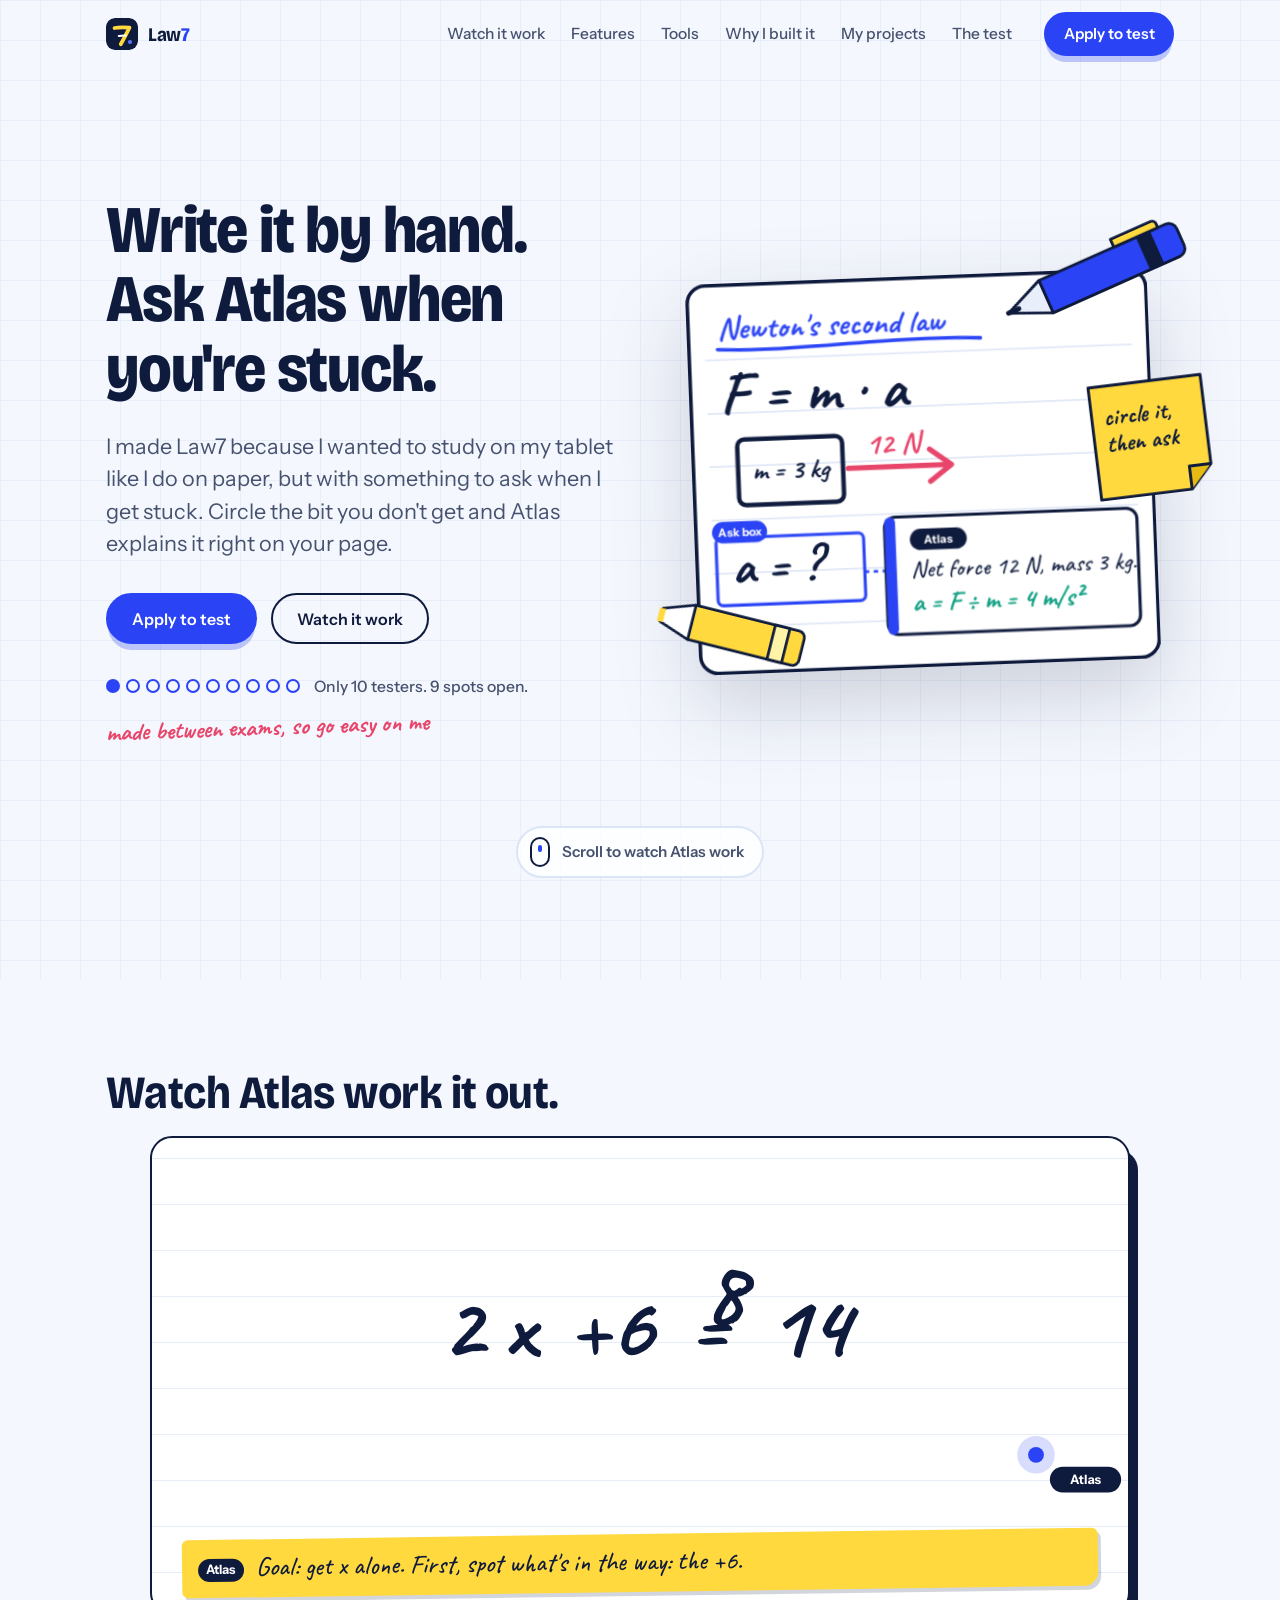
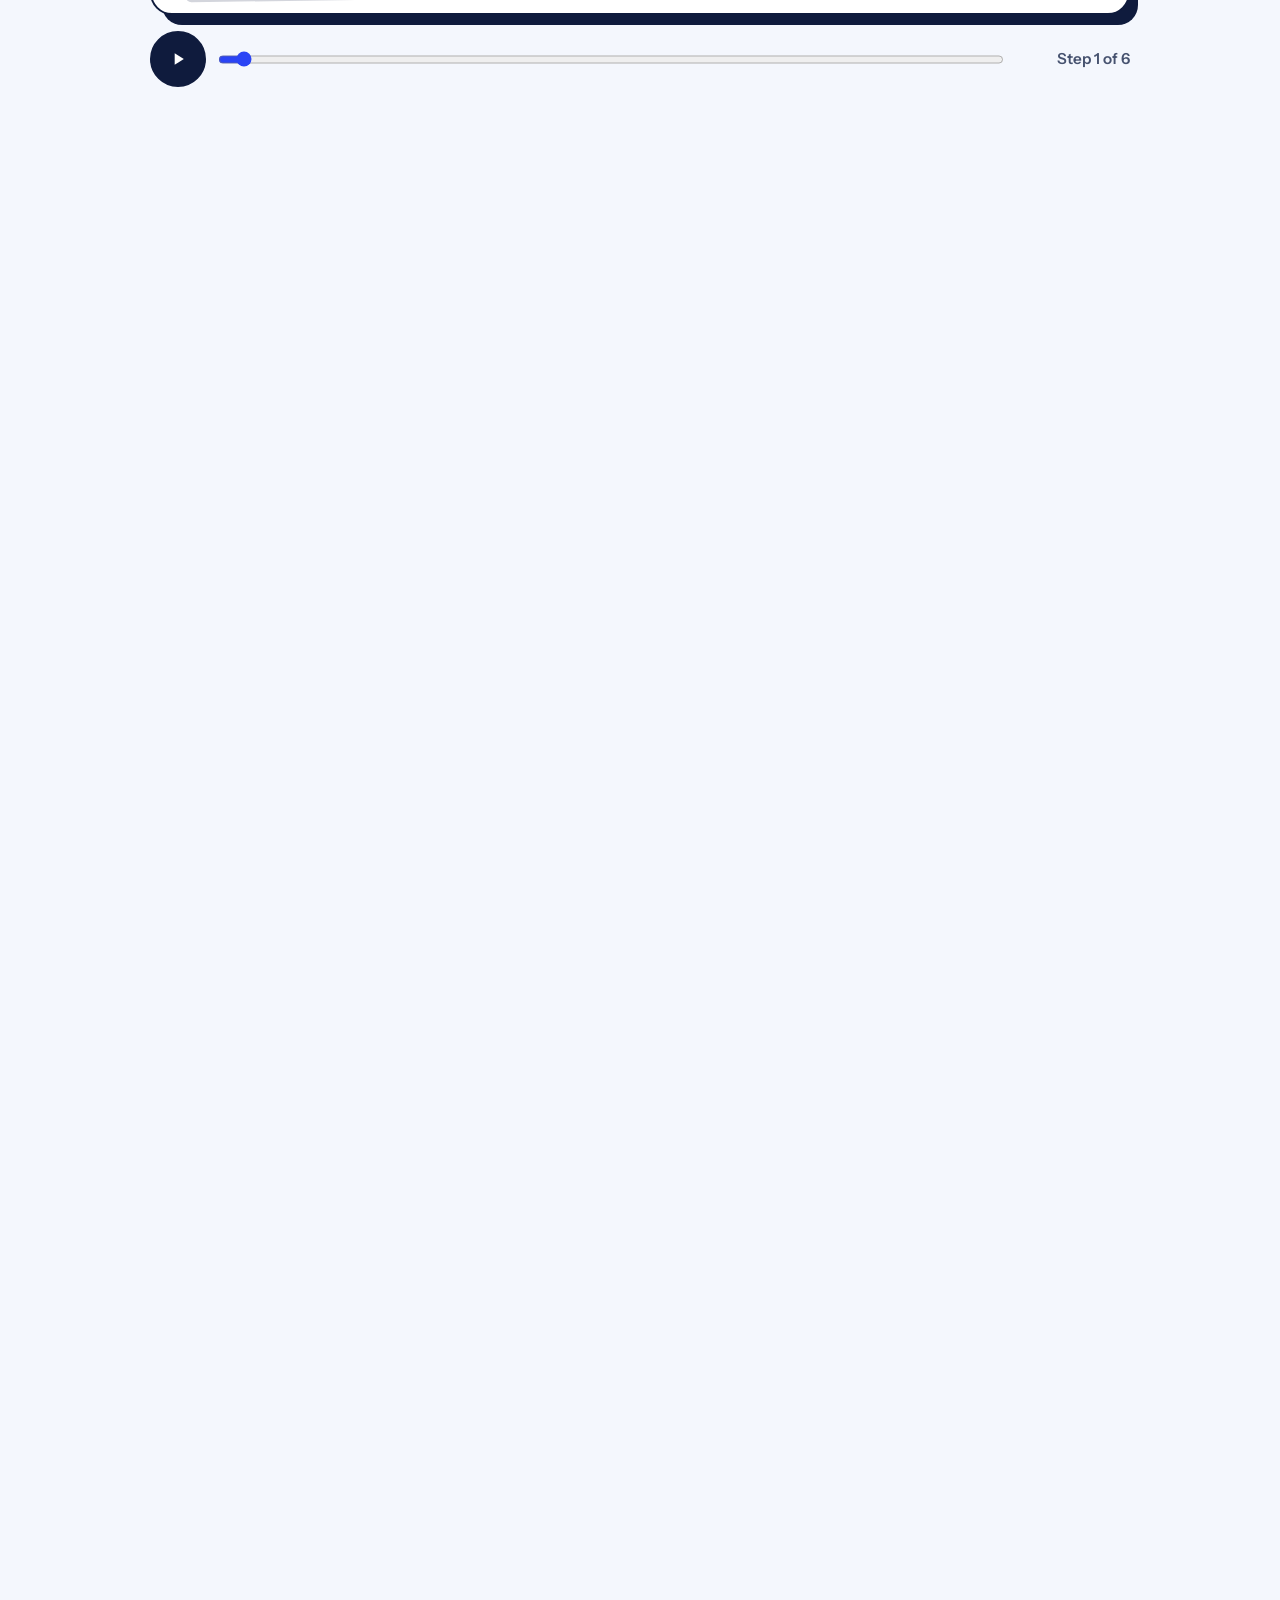
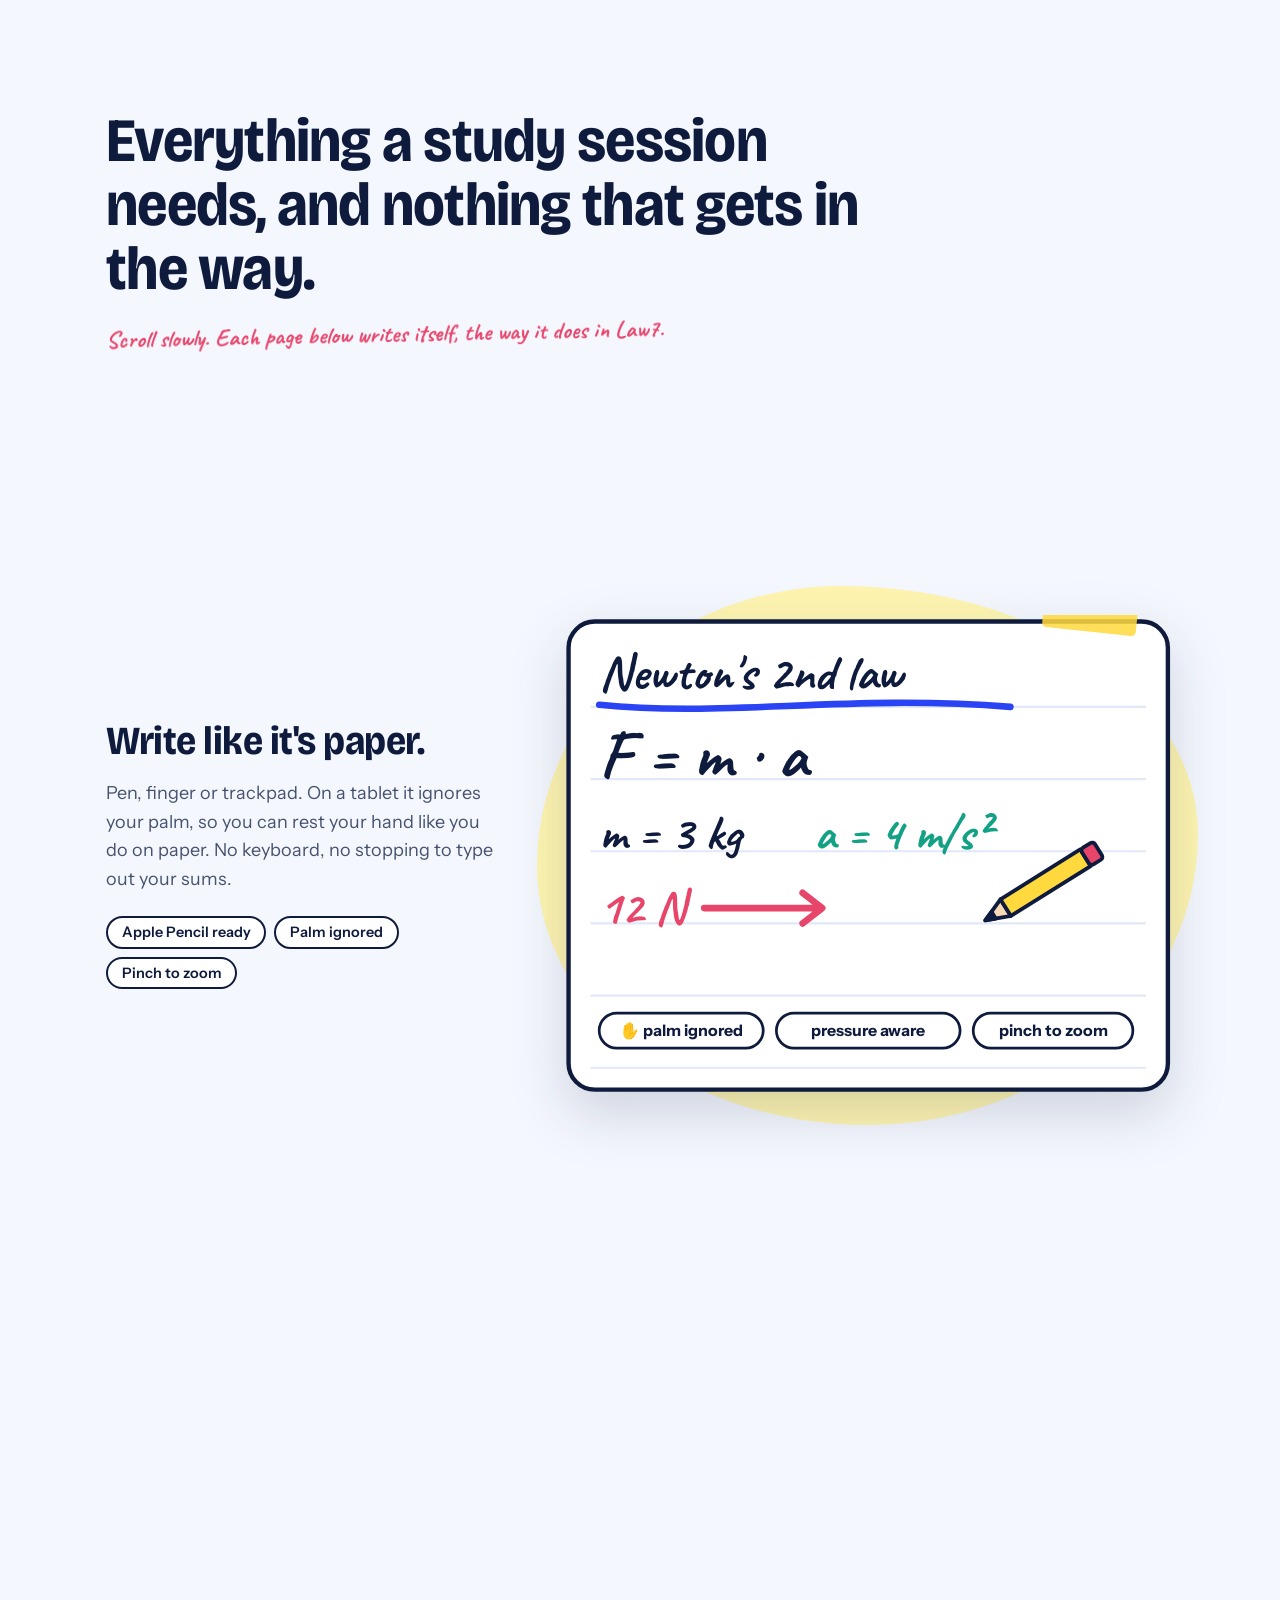
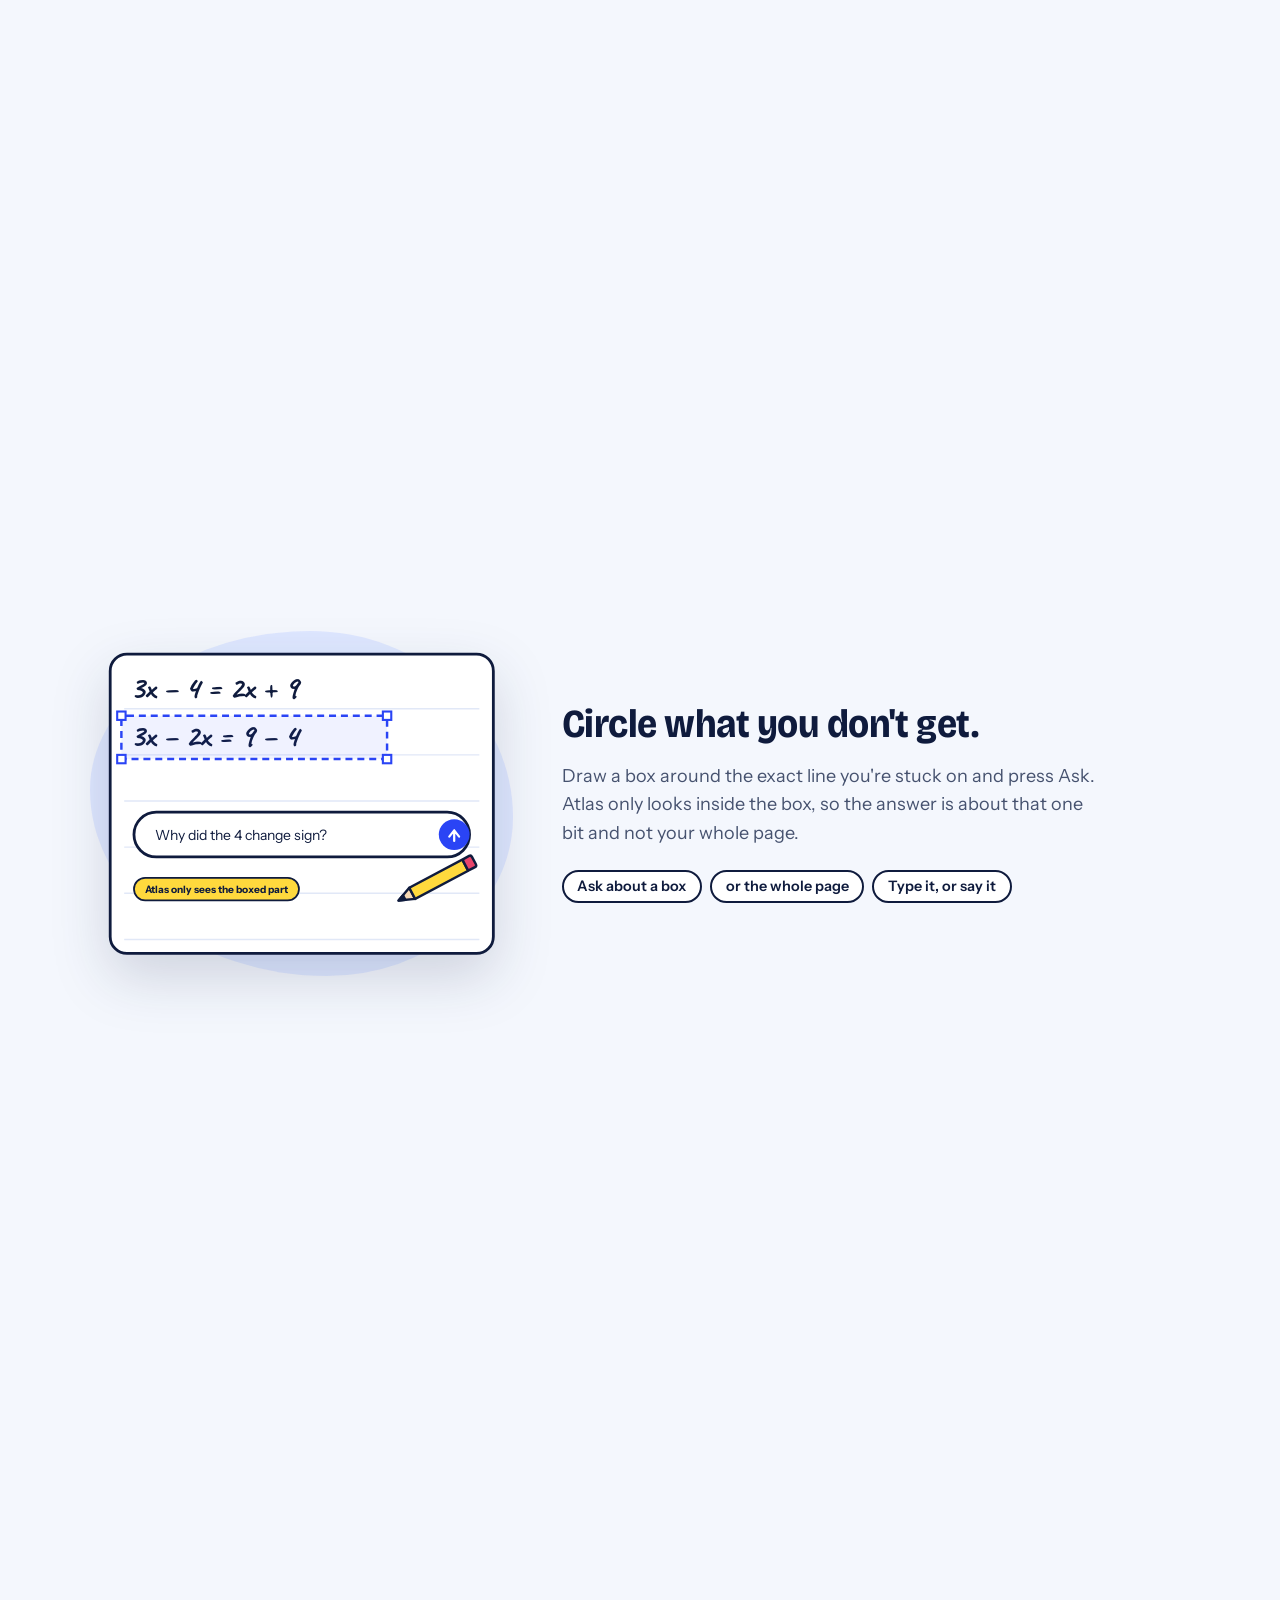
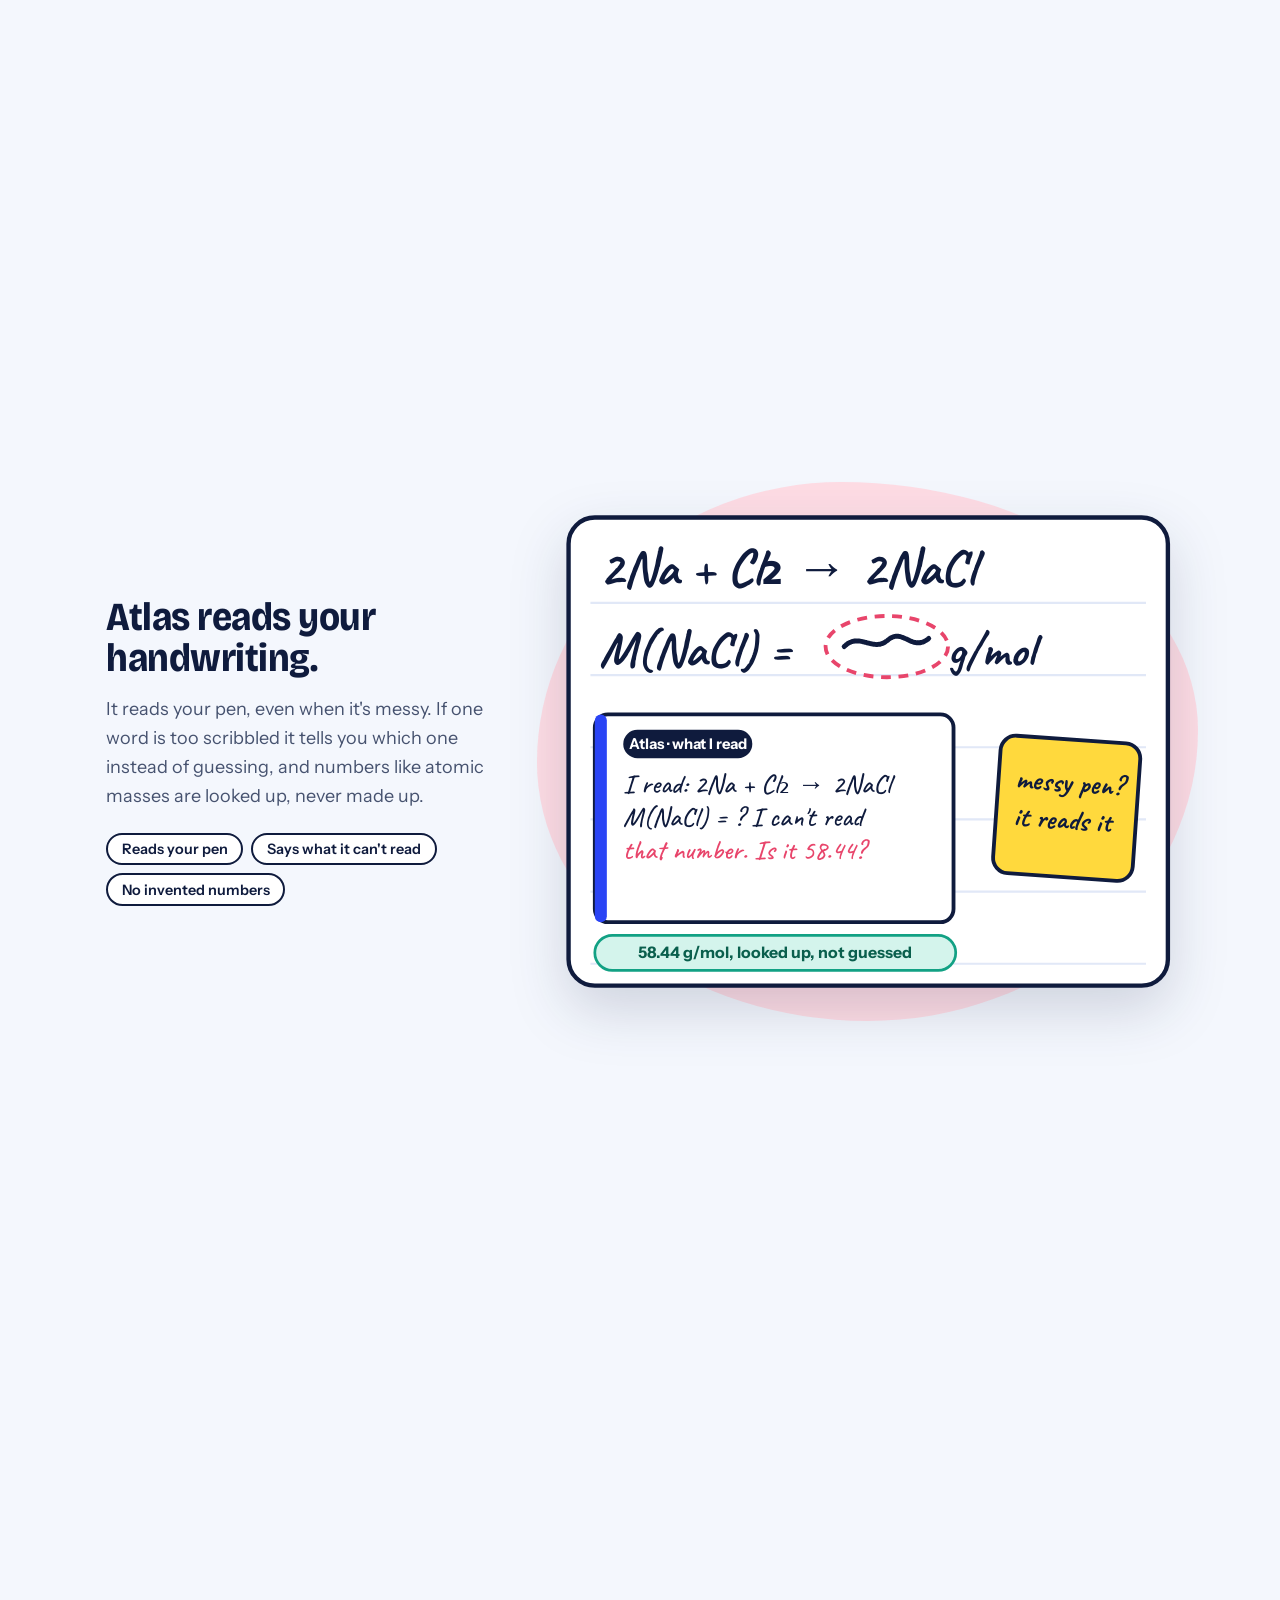
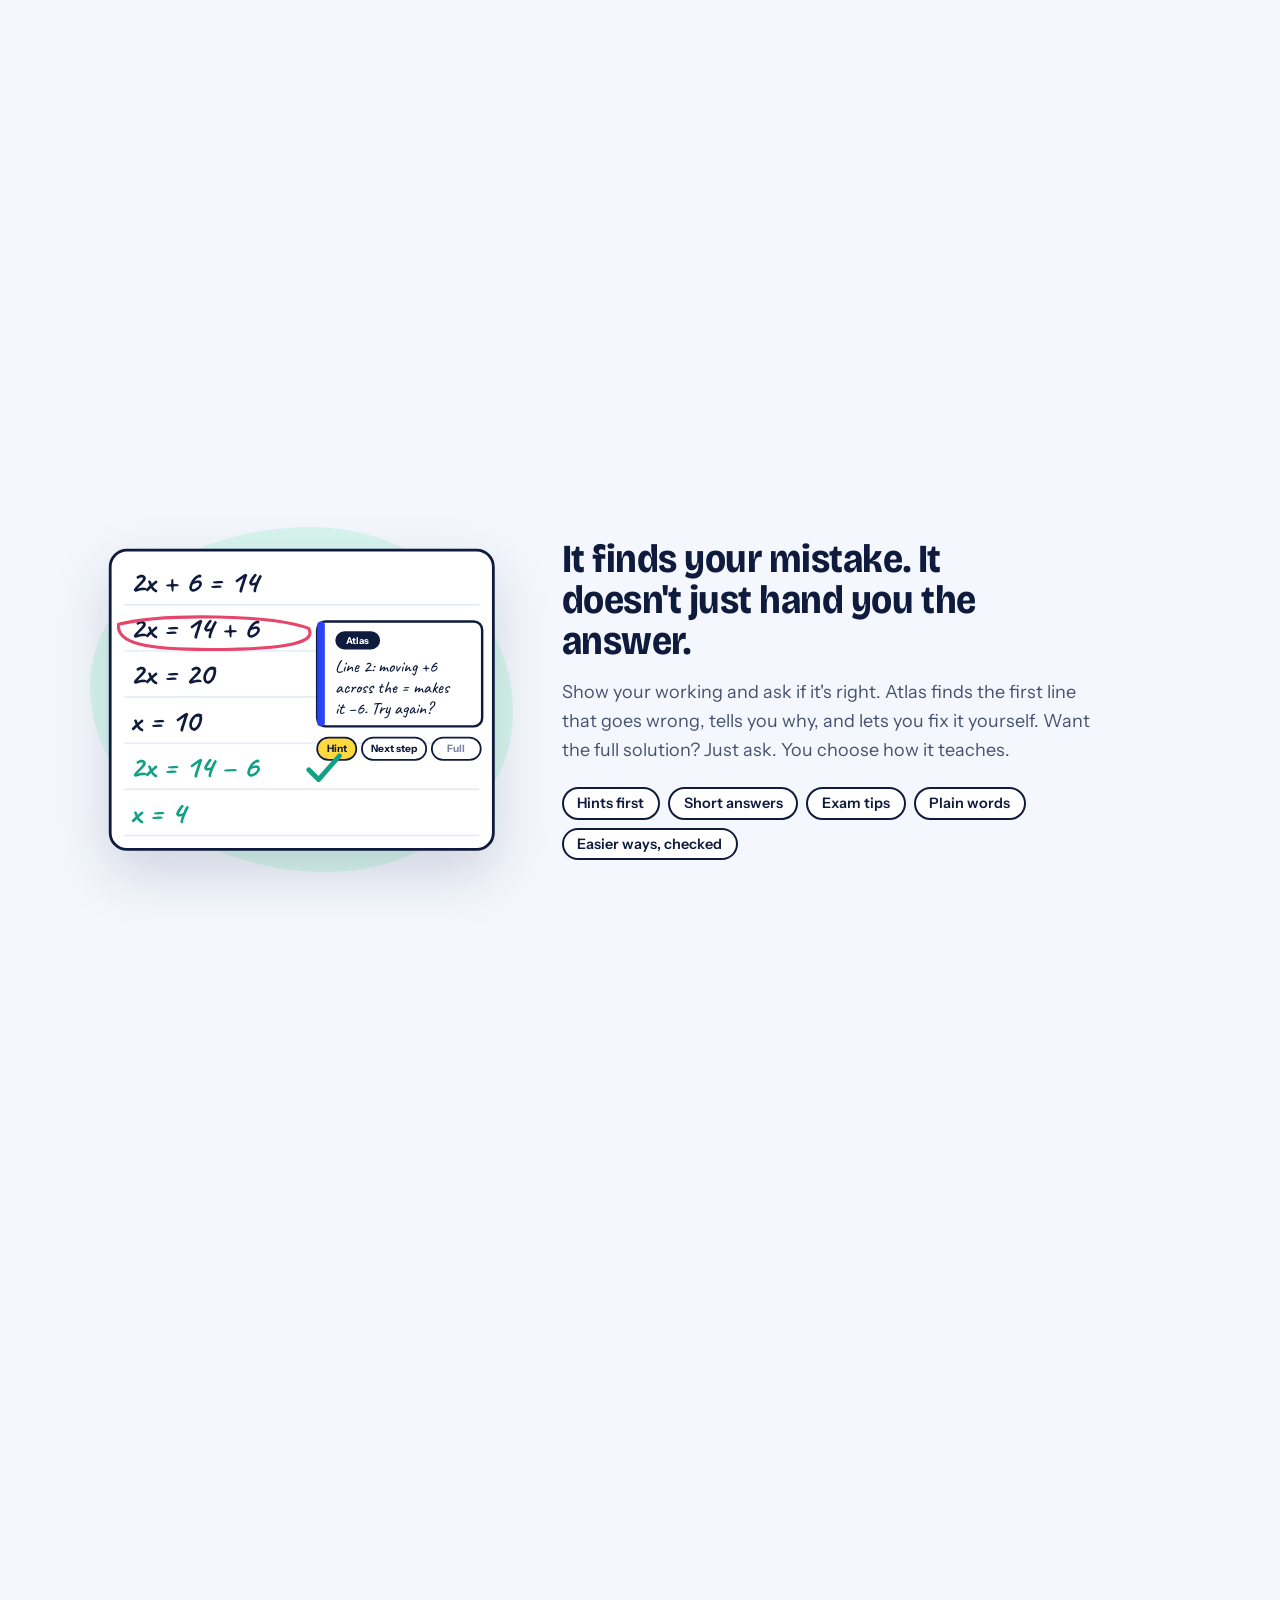
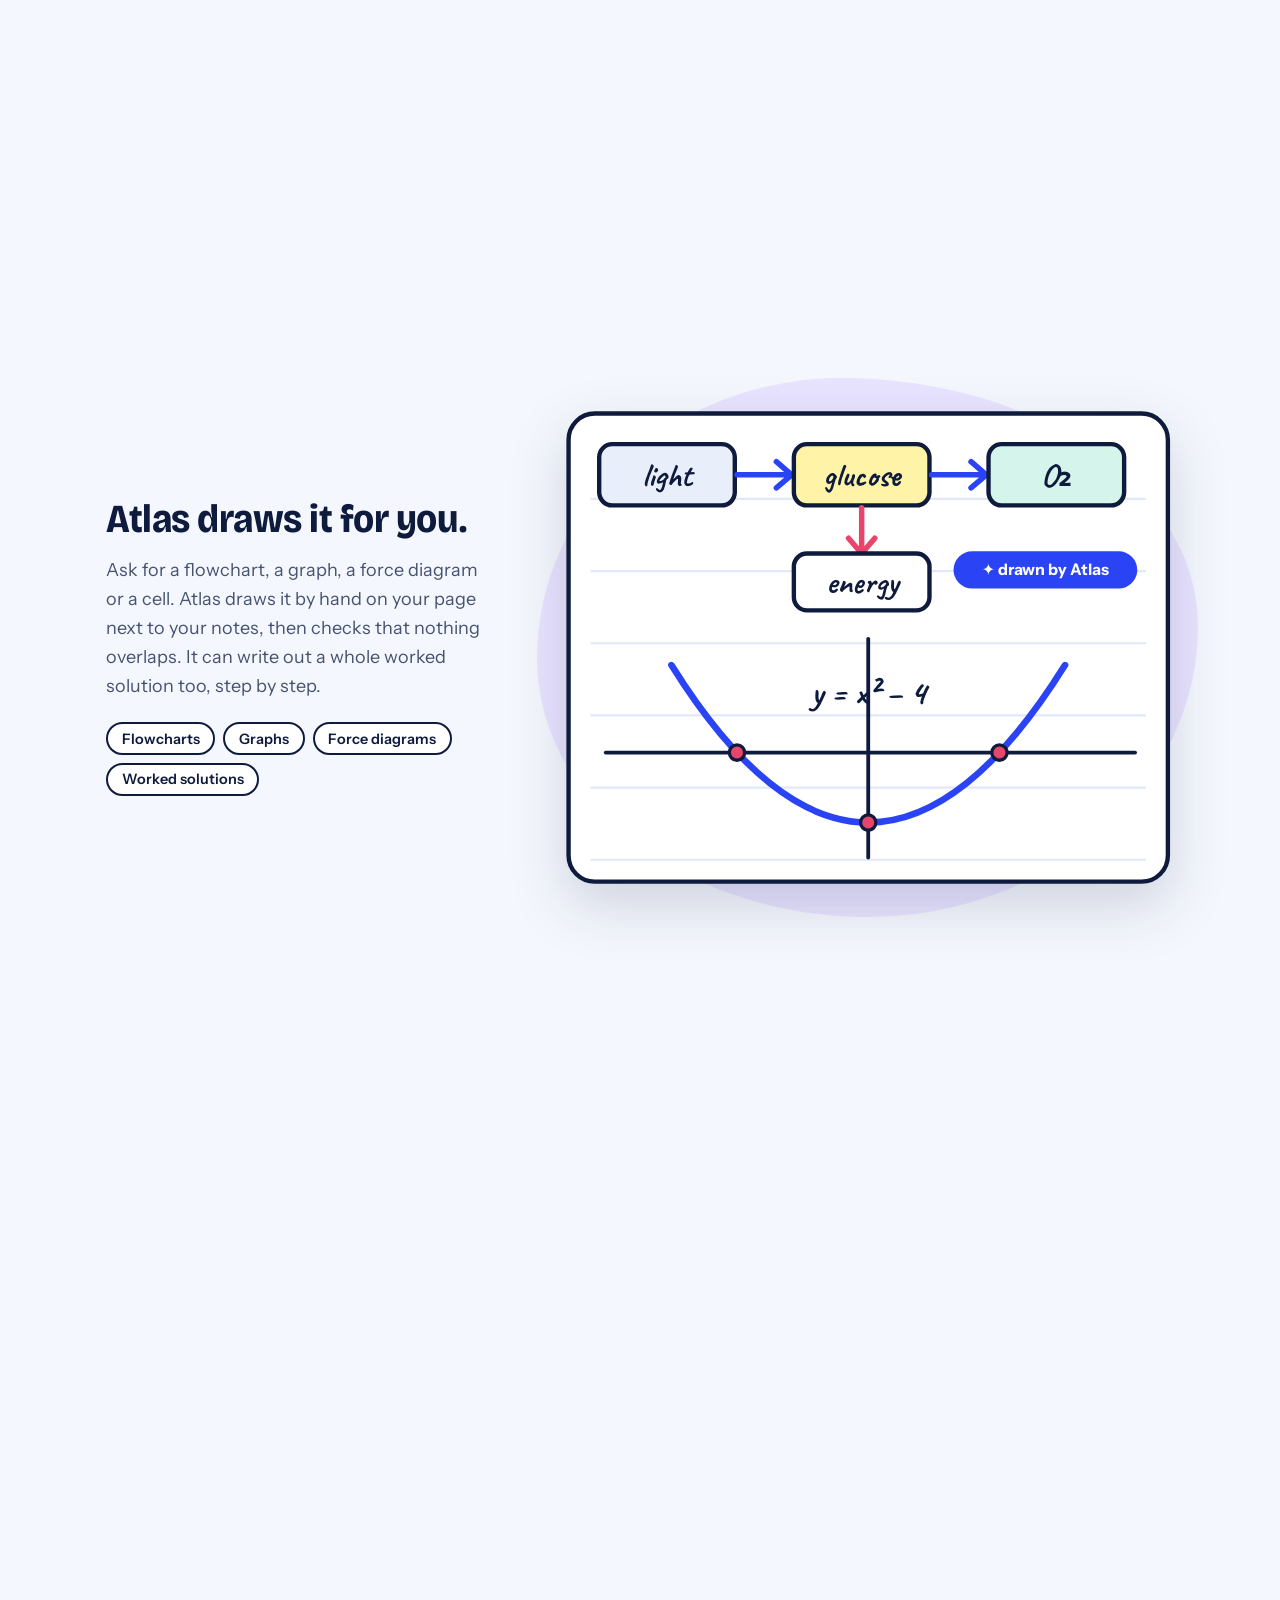
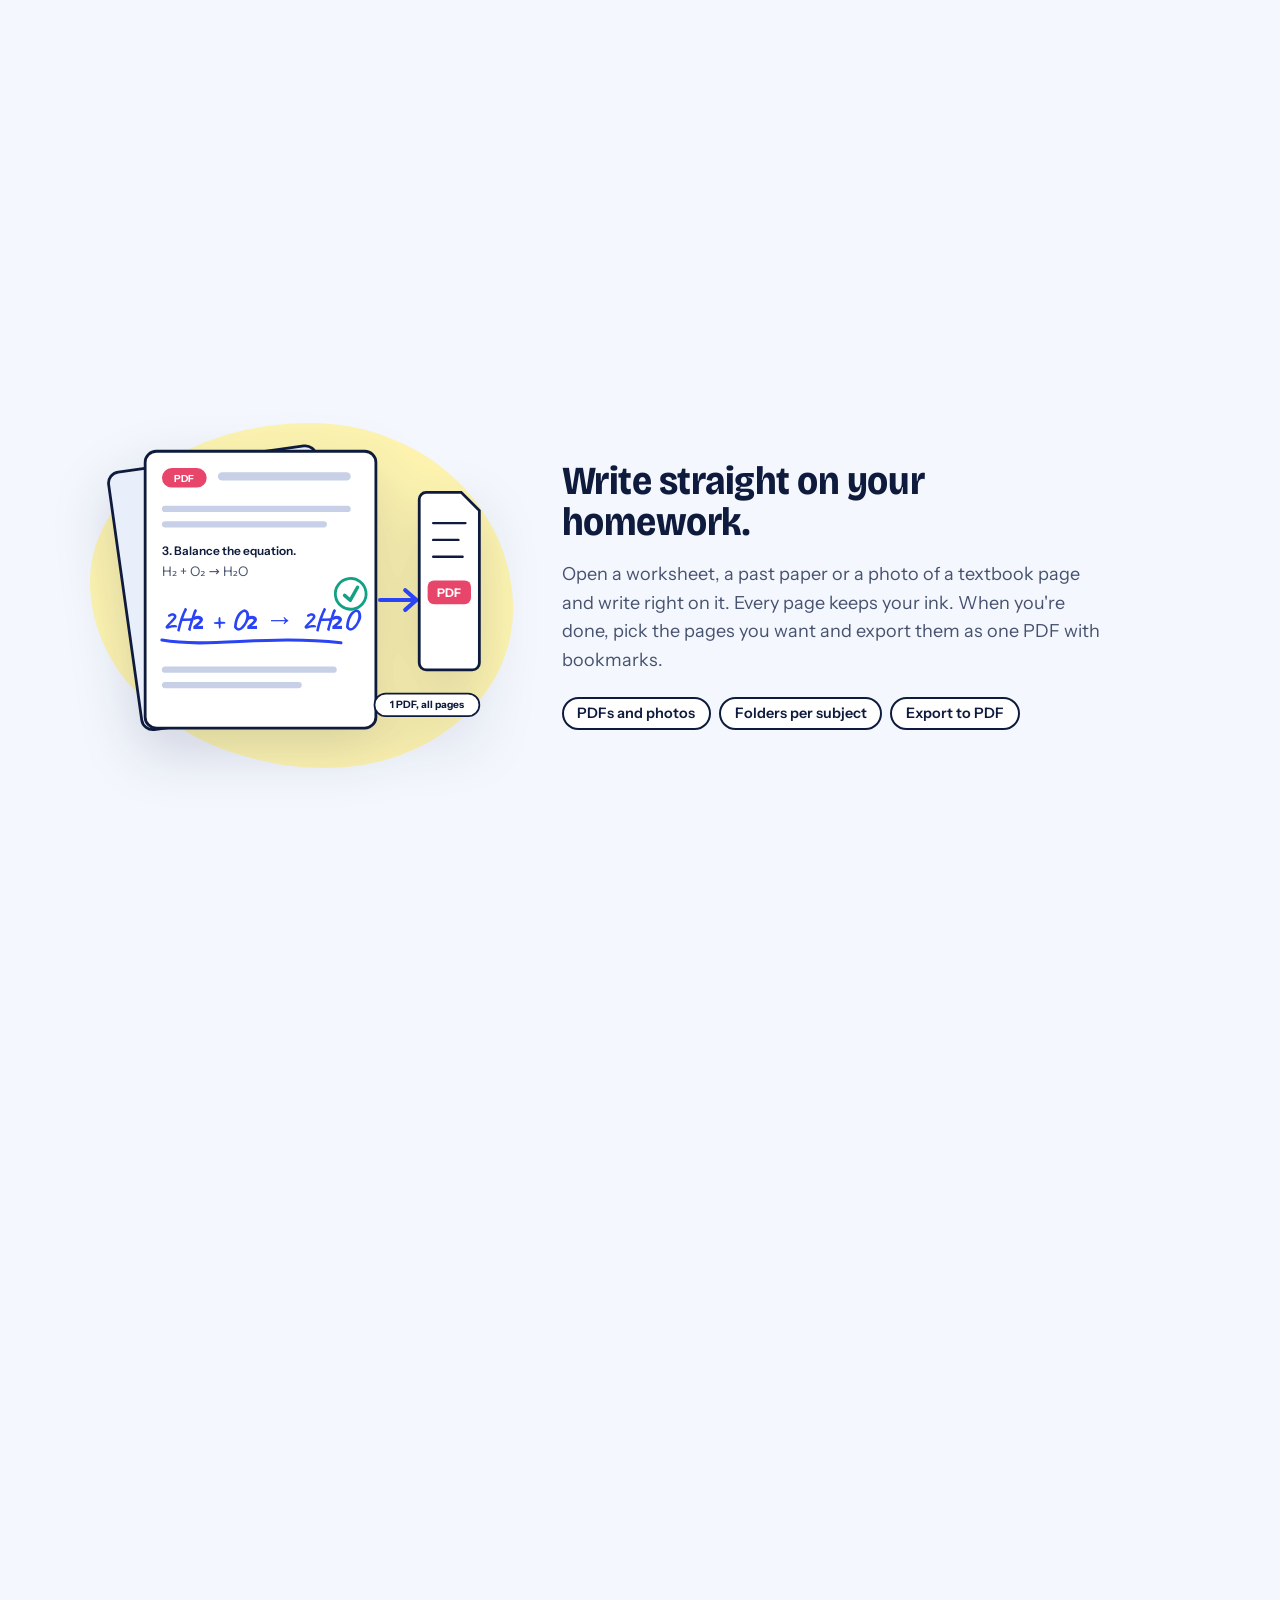
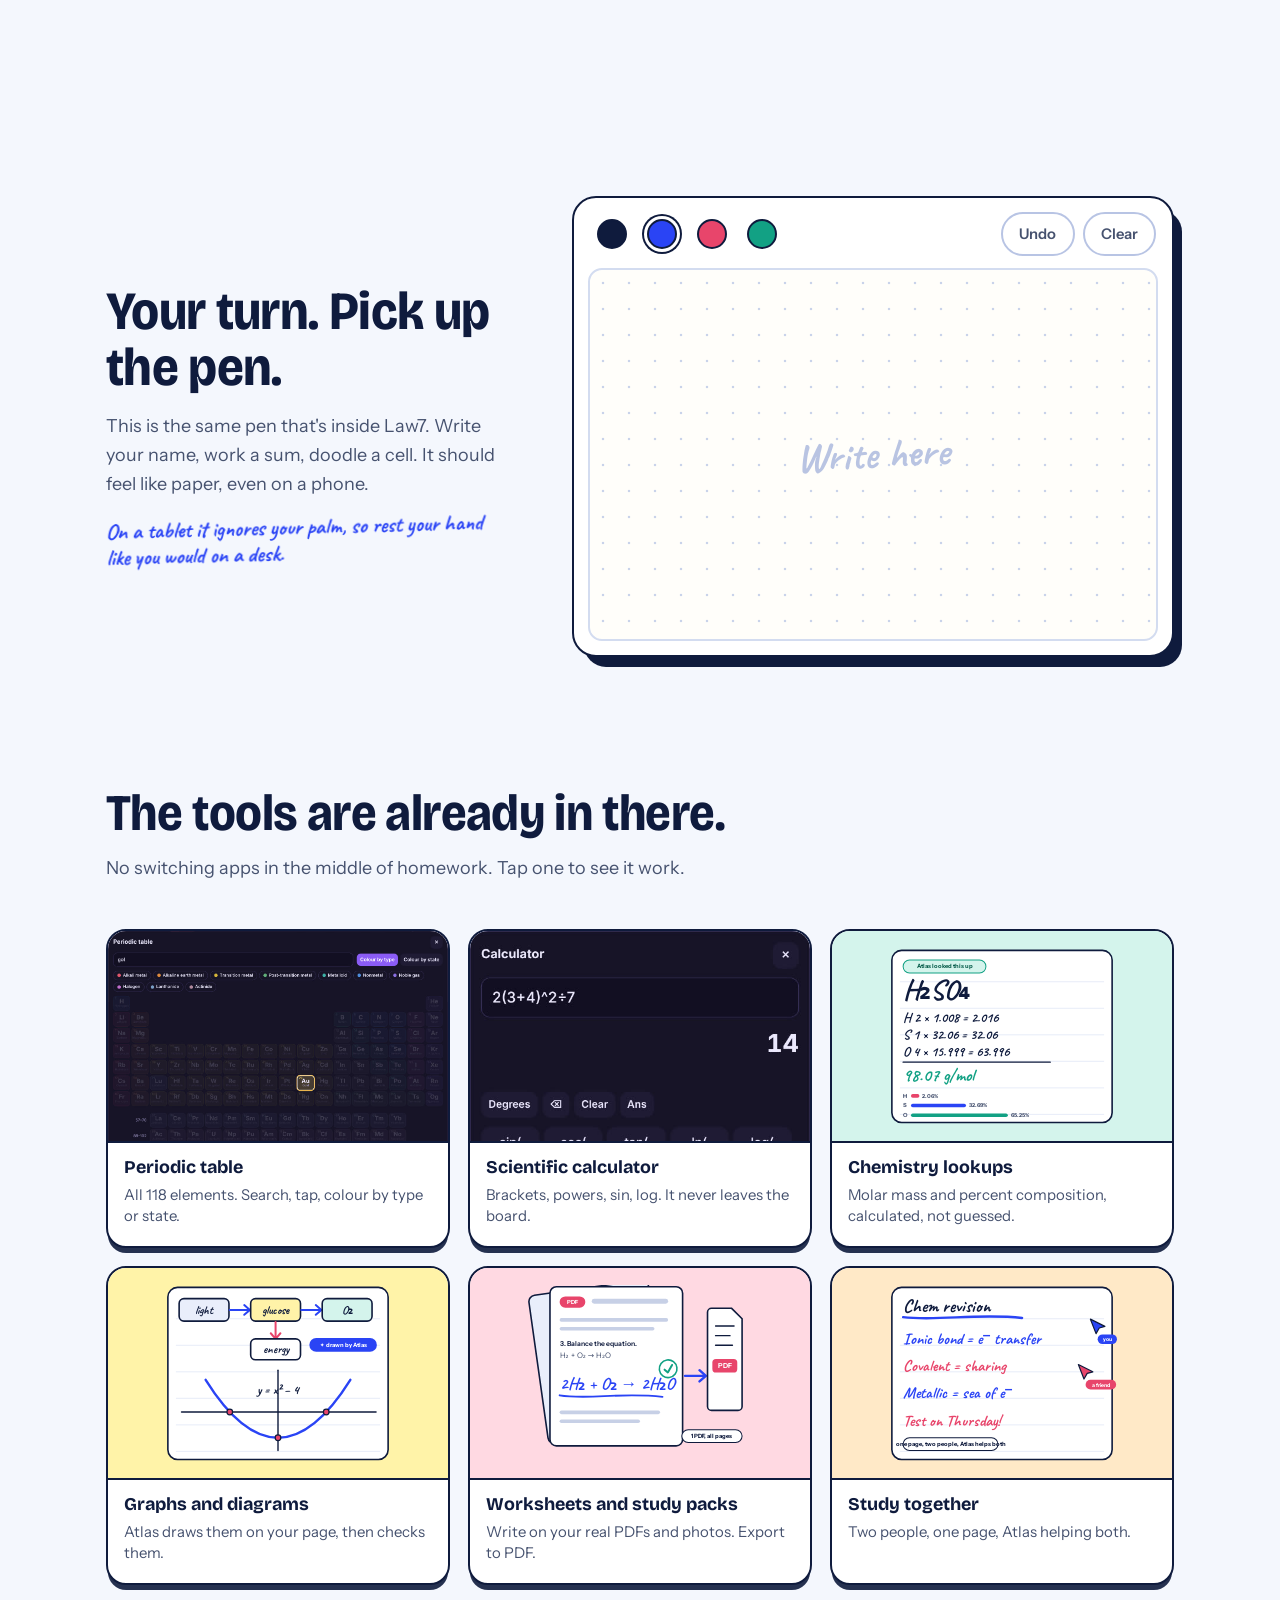
==== index.html @ 78dd887f "Projects section: GhostedServer block on top, uneven grid with real screenshots, illustrated cards f" ====
<!doctype html>
<html lang="en">
<head>
<meta charset="utf-8">
<meta name="viewport" content="width=device-width,initial-scale=1,viewport-fit=cover">
<title>Law7: write it by hand, ask Atlas when you're stuck</title>
<meta name="description" content="Law7 is a hand-written study notebook where Atlas explains the part you circled, right on your page. Join the test: only 10 spots.">
<meta property="og:title" content="Law7: write it by hand, ask Atlas when you're stuck">
<meta property="og:description" content="Law7: a study notebook where Atlas answers on your page. Only 10 test spots.">
<meta property="og:type" content="website">
<meta name="theme-color" content="#F4F7FD">
<link rel="icon" href="assets/favicon.svg" type="image/svg+xml">
<link rel="apple-touch-icon" href="assets/apple-touch-icon.png">
<link rel="preload" href="assets/fonts/display.woff2" as="font" type="font/woff2" crossorigin>
<link rel="stylesheet" href="css/site.css">
</head>
<body>
<!-- Law7 splash: shared by the board and the landing page -->
<div id="l7s" aria-hidden="true" data-once="1"><div class="l7s-in"><svg viewBox="0 0 64 64" width="92" height="92"><rect width="64" height="64" rx="16" fill="#0F1B3D" stroke="#2A44F5" stroke-width="1.5"/><path class="l7s-a" d="M17 20c9-1.6 19-1.4 30-.6-5 10-11 22-17.5 33" fill="none" stroke="#FFD93D" stroke-width="7.5" stroke-linecap="round" stroke-linejoin="round" pathLength="1"/><path class="l7s-b" d="M25.5 36c5-.6 10-.9 14-.8" fill="none" stroke="#fff" stroke-width="4" stroke-linecap="round" pathLength="1"/><circle class="l7s-c" cx="48" cy="48" r="4.2" fill="#5B73FF"/></svg><b>Law<i>7</i></b><span>write it by hand, ask Atlas when you're stuck</span></div></div>
<style>
#l7s{position:fixed;inset:0;z-index:99999;background:#0F1B3D;display:grid;place-items:center;pointer-events:none;transition:opacity .45s ease,visibility .45s;color:#fff;font-family:var(--display,Inter),system-ui,sans-serif}
#l7s.out{opacity:0;visibility:hidden}
#l7s .l7s-in{display:flex;flex-direction:column;align-items:center;gap:14px;text-align:center;padding:24px}
#l7s b{font-size:34px;font-weight:800;letter-spacing:-.02em;line-height:1}
#l7s i{font-style:normal;color:#FFD93D}
#l7s span{font:600 15px/1.4 var(--hand,Caveat),cursive;font-size:19px;color:#9FB0EA;opacity:0;animation:l7sf .5s .9s forwards}
#l7s .l7s-a{stroke-dasharray:1;stroke-dashoffset:1;animation:l7sd .7s .15s cubic-bezier(.5,0,.2,1) forwards}
#l7s .l7s-b{stroke-dasharray:1;stroke-dashoffset:1;animation:l7sd .35s .75s ease-out forwards}
#l7s .l7s-c{opacity:0;transform-origin:48px 48px;animation:l7sp .45s 1s forwards}
@keyframes l7sd{to{stroke-dashoffset:0}}@keyframes l7sf{to{opacity:1}}@keyframes l7sp{0%{opacity:0;transform:scale(.2)}70%{opacity:1;transform:scale(1.5)}100%{opacity:1;transform:scale(1)}}
@media(prefers-reduced-motion:reduce){#l7s .l7s-a,#l7s .l7s-b{animation:none;stroke-dashoffset:0}#l7s .l7s-c,#l7s span{animation:none;opacity:1}}
</style>
<script>
(function(){var s=document.getElementById("l7s");if(!s)return;
try{if(s.getAttribute("data-once")==="1"){if(sessionStorage.getItem("l7s")){s.remove();return}sessionStorage.setItem("l7s","1")}}catch(e){}
var t0=Date.now(),done=false;function go(){if(done)return;done=true;setTimeout(function(){s.classList.add("out");setTimeout(function(){if(s.parentNode)s.parentNode.removeChild(s)},600)},Math.max(0,1500-(Date.now()-t0)))}
if(document.readyState==="complete")go();else addEventListener("load",go);setTimeout(go,5000)})();
</script>

<div class="paper-grid" id="paperGrid" aria-hidden="true"></div>

<header class="bar" id="bar">
  <div class="wrap">
    <a class="logo" href="#top"><img src="assets/favicon.svg" alt="" width="32" height="32"><span>Law<b>7</b></span></a>
    <nav aria-label="Sections"><a href="#watch">Watch it work</a><a href="#how">Features</a><a href="#small">Tools</a><a href="#story">Why I built it</a><a href="#projects">My projects</a><a href="#test">The test</a></nav>
    <a class="btn main small" href="#apply">Apply to test</a>
    <button type="button" class="menub" id="menuB" aria-expanded="false" aria-controls="menuP" aria-label="Menu"><i></i><i></i></button>
  </div>
  <div class="menup" id="menuP" hidden><a href="#watch">Watch it work</a><a href="#how">Features</a><a href="#try">Try the pen</a><a href="#small">Tools</a><a href="#projects">My projects</a><a href="#test">The test</a><a href="#faq">Questions</a></div>
</header>

<main id="top">
<!-- HERO -->
<section class="hero" aria-labelledby="h1">
  <div class="wrap">
    <div>
      <h1 id="h1"><span>Write it by hand.</span><span>Ask Atlas when you're stuck.</span></h1>
      <p class="lede">I made Law7 because I wanted to study on my tablet like I do on paper, but with something to ask when I get stuck. Circle the bit you don't get and Atlas explains it right on your page.</p>
      <div class="ctas"><a class="btn main" href="#apply">Apply to test</a><a class="btn" href="#watch">Watch it work</a></div>
      <div class="slots"><span class="dots" data-dots aria-hidden="true"></span><span data-slots-text>Only 10 testers</span></div>
      <p class="aside">made between exams, so go easy on me</p>
    </div>

    <div class="deck" aria-hidden="true">
      <svg class="board" viewBox="0 0 520 440" role="img" aria-label="A physics page with handwritten notes and Atlas's answer">
        <rect x="2" y="2" width="516" height="436" rx="20" fill="#fff" stroke="#0F1B3D" stroke-width="4"/>
        <g stroke="#E1E8F7" stroke-width="2"><path d="M20 86H500M20 146H500M20 206H500M20 266H500M20 326H500M20 386H500"/></g>
        <text class="scribble pop" style="--d:.2s" x="34" y="62" font-size="36" font-weight="700" fill="#2A44F5">Newton's second law</text>
        <path class="draw" style="--d:.5s" pathLength="1" d="M34 74C120 80 220 66 330 72" fill="none" stroke="#2A44F5" stroke-width="4" stroke-linecap="round"/>
        <text class="scribble pop" style="--d:.9s" x="34" y="146" font-size="68" font-weight="700" fill="#0F1B3D">F = m · a</text>
        <rect class="draw" style="--d:1.3s" pathLength="1" x="52" y="176" width="118" height="74" rx="8" fill="none" stroke="#0F1B3D" stroke-width="5"/>
        <text class="scribble pop" style="--d:1.6s" x="111" y="222" font-size="30" font-weight="700" text-anchor="middle" fill="#0F1B3D">m = 3 kg</text>
        <path class="draw" style="--d:1.7s" pathLength="1" d="M176 213H290M268 195L292 213L268 231" fill="none" stroke="#E8456B" stroke-width="6" stroke-linecap="round" stroke-linejoin="round"/>
        <text class="scribble pop" style="--d:2s" x="196" y="198" font-size="34" font-weight="700" fill="#E8456B">12 N</text>
        <text class="scribble pop" style="--d:2.3s" x="40" y="338" font-size="58" font-weight="700" fill="#0F1B3D">a = ?</text>
        <rect class="draw" style="--d:2.6s" pathLength="1" x="24" y="286" width="166" height="76" rx="6" fill="none" stroke="#2A44F5" stroke-width="3.5" stroke-dasharray="1" />
        <g class="pop" style="--d:3.3s"><rect x="20" y="268" width="62" height="24" rx="12" fill="#2A44F5"/><text x="51" y="285" font-family="Instrument,sans-serif" font-size="13" font-weight="700" fill="#fff" text-anchor="middle">Ask box</text></g>
        <g class="pop" style="--d:3.7s">
          <path d="M190 330H214" stroke="#2A44F5" stroke-width="3" stroke-dasharray="5 5"/>
          <rect x="214" y="270" width="284" height="132" rx="12" fill="#fff" stroke="#0F1B3D" stroke-width="3.5"/>
          <rect x="214" y="270" width="12" height="132" rx="6" fill="#2A44F5"/>
          <rect x="242" y="284" width="64" height="24" rx="12" fill="#0F1B3D"/><text x="274" y="301" font-family="Instrument,sans-serif" font-size="13" font-weight="700" fill="#fff" text-anchor="middle">Atlas</text>
          <text class="scribble" x="242" y="338" font-size="27" font-weight="500" fill="#0F1B3D">Net force 12 N, mass 3 kg.</text>
          <text class="scribble" x="242" y="376" font-size="30" font-weight="700" fill="#12A184">a = F ÷ m = 4 m/s²</text>
        </g>
      </svg>

      <svg class="float f-pen" data-depth="0.16" viewBox="0 0 320 90" style="transform:rotate(-24deg)"><g stroke="#0F1B3D" stroke-width="4" stroke-linejoin="round">
        <path d="M84 20H280a12 12 0 0 1 12 12v26a12 12 0 0 1-12 12H84Z" fill="#2A44F5"/><rect x="236" y="20" width="18" height="50" fill="#0F1B3D"/><path d="M200 8H262a6 6 0 0 1 6 6v6H200Z" fill="#FFD93D"/>
        <path d="M84 20L26 45L84 70Z" fill="#E9EEFB"/><path d="M42 45L26 45" stroke-width="7" stroke-linecap="round"/></g></svg>
      <svg class="float f-hl" data-depth="0.3" viewBox="0 0 260 80" style="transform:rotate(14deg)"><g stroke="#0F1B3D" stroke-width="4" stroke-linejoin="round">
        <path d="M70 14H226a10 10 0 0 1 10 10v32a10 10 0 0 1-10 10H70Z" fill="#FFD93D"/><rect x="190" y="14" width="22" height="52" fill="#FFF3A8"/><path d="M70 14L24 30V50L70 66Z" fill="#fff"/><path d="M24 30V50" stroke="#FFD93D" stroke-width="9"/></g></svg>
      <svg class="float f-note" data-depth="0.42" viewBox="0 0 170 170" style="transform:rotate(-7deg)"><path d="M6 8H162V132L132 164H6Z" fill="#FFD93D" stroke="#0F1B3D" stroke-width="4" stroke-linejoin="round"/><path d="M132 164V132H162" fill="#E6BA12" stroke="#0F1B3D" stroke-width="4" stroke-linejoin="round"/>
        <text class="scribble" x="22" y="62" font-size="34" font-weight="700" fill="#0F1B3D">circle it,</text><text class="scribble" x="22" y="100" font-size="34" font-weight="700" fill="#0F1B3D">then ask</text></svg>
    </div>
  </div>
  <a class="cue" href="#watch" aria-label="Scroll down to watch it work"><span class="mouse" aria-hidden="true"><i></i></span><span>Scroll to watch Atlas work</span></a>
</section>

<!-- PINNED SCENE -->
<section class="pin" id="watch" style="--steps:5" aria-labelledby="watchH">
  <div class="pin-stick">
    <div class="pin-head">
      <h2 id="watchH">Watch Atlas work it out.</h2>
    </div>
    <div class="stage">
      <svg id="demo" viewBox="0 0 900 400" role="img" aria-labelledby="demoTitle demoDesc">
        <title id="demoTitle">Solving 2x + 6 = 14 step by step</title>
        <desc id="demoDesc">Atlas circles the +6, moves it across the equals sign so it becomes minus 6, combines 14 minus 6 into 8, moves the 2 across so it divides, and finds x equals 4.</desc>
      </svg>
      <div class="note"><b>Atlas</b><span id="noteText" aria-hidden="true"></span></div>
      <div class="bigscroll" id="bigScroll" aria-hidden="true"><b>Scroll</b><svg viewBox="0 0 48 64" fill="none" stroke="currentColor" stroke-width="5" stroke-linecap="round" stroke-linejoin="round"><path d="M24 6v44M8 36l16 16 16-16"/></svg></div>
    </div>
    <div class="ctl" role="group" aria-label="Playback">
      <button id="bPlay" class="play" type="button" aria-label="Play"><svg id="icoPlay" viewBox="0 0 24 24" fill="currentColor"><path d="M8 5v14l11-7z"/></svg><svg id="icoPause" viewBox="0 0 24 24" fill="currentColor" hidden><rect x="6" y="5" width="4" height="14" rx="1"/><rect x="14" y="5" width="4" height="14" rx="1"/></svg></button>
      <input id="scrub" type="range" min="0" max="5" step="0.001" value="0" aria-label="Position in the walkthrough">
      <span class="count" id="count" aria-live="polite">Step 1 of 6</span>
    </div>
    <ol class="sr" id="stepsText"></ol>
  </div>
</section>

<!-- WHAT IT DOES -->
<section class="how" id="how" aria-labelledby="howH">
  <div class="wrap how-head">
    <h2 id="howH">Everything a study session needs, and nothing that gets in the way.</h2>
    <p>Scroll slowly. Each page below writes itself, the way it does in Law7.</p>
  </div>
  <div class="chaps">
    <article class="chap" data-scene="write" style="--tint:#FFF3A8">
      <div class="chap-in">
        <div class="ct"><h3>Write like it's paper.</h3><p>Pen, finger or trackpad. On a tablet it ignores your palm, so you can rest your hand like you do on paper. No keyboard, no stopping to type out your sums.</p><ul class="chips"><li>Apple Pencil ready</li><li>Palm ignored</li><li>Pinch to zoom</li></ul></div>
        <div class="sc" data-alt="A page where Newton's second law, F equals m times a, is written by hand, with a pencil beside it."></div>
      </div>
    </article>
    <article class="chap" data-scene="ask" style="--tint:#DCE5FF">
      <div class="chap-in">
        <div class="ct"><h3>Circle what you don't get.</h3><p>Draw a box around the exact line you're stuck on and press Ask. Atlas only looks inside the box, so the answer is about that one bit and not your whole page.</p><ul class="chips"><li>Ask about a box</li><li>or the whole page</li><li>Type it, or say it</li></ul></div>
        <div class="sc" data-alt="Two lines of algebra with the second one boxed, and an ask bar underneath reading: why did the 4 change sign?"></div>
      </div>
    </article>
    <article class="chap" data-scene="read" style="--tint:#FFD9E2">
      <div class="chap-in">
        <div class="ct"><h3>Atlas reads your handwriting.</h3><p>It reads your pen, even when it's messy. If one word is too scribbled it tells you which one instead of guessing, and numbers like atomic masses are looked up, never made up.</p><ul class="chips"><li>Reads your pen</li><li>Says what it can't read</li><li>No invented numbers</li></ul></div>
        <div class="sc" data-alt="A chemistry line with a smudged number. Atlas shows what it read and asks whether the unclear number is 58.44, then confirms the looked-up value."></div>
      </div>
    </article>
    <article class="chap" data-scene="fix" style="--tint:#D4F4EC">
      <div class="chap-in">
        <div class="ct"><h3>It finds your mistake. It doesn't just hand you the answer.</h3><p>Show your working and ask if it's right. Atlas finds the first line that goes wrong, tells you why, and lets you fix it yourself. Want the full solution? Just ask. You choose how it teaches.</p><ul class="chips"><li>Hints first</li><li>Short answers</li><li>Exam tips</li><li>Plain words</li><li>Easier ways, checked</li></ul></div>
        <div class="sc" data-alt="Four lines of algebra with the second circled as a mistake. Atlas explains the sign error with Hint, Next step and Full buttons, and the student rewrites the line correctly."></div>
      </div>
    </article>
    <article class="chap" data-scene="draw" style="--tint:#E7E0FF">
      <div class="chap-in">
        <div class="ct"><h3>Atlas draws it for you.</h3><p>Ask for a flowchart, a graph, a force diagram or a cell. Atlas draws it by hand on your page next to your notes, then checks that nothing overlaps. It can write out a whole worked solution too, step by step.</p><ul class="chips"><li>Flowcharts</li><li>Graphs</li><li>Force diagrams</li><li>Worked solutions</li></ul></div>
        <div class="sc" data-alt="A hand-drawn flowchart from light to glucose to oxygen, and a graph of y equals x squared minus 4, both drawn by Atlas."></div>
      </div>
    </article>
    <article class="chap" data-scene="pages" style="--tint:#FFF3A8">
      <div class="chap-in">
        <div class="ct"><h3>Write straight on your homework.</h3><p>Open a worksheet, a past paper or a photo of a textbook page and write right on it. Every page keeps your ink. When you're done, pick the pages you want and export them as one PDF with bookmarks.</p><ul class="chips"><li>PDFs and photos</li><li>Folders per subject</li><li>Export to PDF</li></ul></div>
        <div class="sc" data-alt="A PDF worksheet with a balanced chemical equation written by hand, and an arrow to a single exported PDF."></div>
      </div>
    </article>
  </div>
</section>

<!-- TRY THE PEN -->
<section class="try" id="try" aria-labelledby="tryH">
  <div class="wrap">
    <div class="try-copy">
      <h2 id="tryH">Your turn. Pick up the pen.</h2>
      <p>This is the same pen that's inside Law7. Write your name, work a sum, doodle a cell. It should feel like paper, even on a phone.</p>
      <p class="try-fine">On a tablet it ignores your palm, so rest your hand like you would on a desk.</p>
    </div>
    <div class="padwrap">
      <div class="padbar" role="toolbar" aria-label="Pen">
        <span class="sw" id="padSw" role="group" aria-label="Colour"></span>
        <span class="padspace"></span>
        <button type="button" class="tl ghost" id="padUndo">Undo</button>
        <button type="button" class="tl ghost" id="padClear">Clear</button>
      </div>
      <div class="padbox">
        <canvas id="pad" width="800" height="520" aria-label="A drawing pad: write or draw with a mouse, finger or pen"></canvas>
        <div class="padhint" id="padHint" aria-hidden="true"><span>Write here</span></div>
      </div>
    </div>
  </div>
</section>

<!-- TOOLS -->
<section class="small" id="small" aria-labelledby="smallH">
  <div class="wrap">
    <h2 id="smallH">The tools are already in there.</h2>
    <p class="small-sub">No switching apps in the middle of homework. Tap one to see it work.</p>
    <div class="tiles" id="tiles"></div>
  </div>
</section>
<dialog class="tdlg" id="toolDlg" aria-labelledby="tdT">
  <div class="tdlg-in">
    <button type="button" class="tdlg-x" id="tdX" aria-label="Close">✕</button>
    <div class="tdlg-media" id="tdM"></div>
    <div class="tdlg-txt">
      <h3 id="tdT"></h3><p class="tdlg-lead" id="tdL"></p>
      <h4>What you can do</h4><ul id="tdU"></ul>
      <p class="tdlg-atlas" id="tdA"></p>
      <button type="button" class="btn small tdlg-next" id="tdN">Next tool</button>
    </div>
  </div>
</dialog>

<!-- WHY I BUILT IT -->
<section class="story" id="story" aria-labelledby="whoH">
  <div class="wrap">
    <div class="letter" data-depth="0.03">
      <i class="tape" aria-hidden="true"></i>
      <h2 id="whoH">Why I built this.</h2>
      <!-- EDIT ME: this is Ghost's own story. Change anything that isn't true to you. -->
      <p>Hi, I'm Ghost.</p>
      <p>I'm a high-school student. The night before a test I'm usually alone with a worksheet, a pen and one question I can't get past.</p>
      <p>Asking a chatbot meant leaving my notes, typing the problem out and copying the answer back. Half the time I copied it without understanding it.</p>
      <p>So I built what I wanted: a notebook where I write by hand, circle the bit I'm stuck on, and Atlas answers right there on the page. It points at my mistake instead of just handing me the answer.</p>
      <p>I built it for me. Now I want to see if it helps you too. That's what the test is for. If something confuses you or breaks, tell me. I read everything.</p>
      <p class="sign">Ghost</p>
    </div>
    <div class="story-side">
      <h3>What I promise</h3>
      <ul class="promise">
        <li><b>Your boards are yours.</b> Every tester has a private code and a private space. Other testers can't open yours.</li>
        <li><b>Atlas teaches, it doesn't think for you.</b> Hints first if you want them, the full answer whenever you ask.</li>
        <li><b>I read your feedback.</b> It comes straight to me, and I fix what confuses you.</li>
        <li><b>You can leave any time.</b> Tell me and I close your code.</li>
      </ul>
      <p class="made">I made it while studying</p>
      <ul class="subjects"><li>Chemistry</li><li>Physics</li><li>Biology</li><li>Environmental science</li><li>Arabic</li><li>Islamic studies</li><li>English</li></ul>
    </div>
  </div>
</section>

<!-- WHERE IT'S GOING -->
<section class="next" id="next" aria-labelledby="nextH">
  <div class="wrap">
    <h2 id="nextH">Where I want to take it.</h2>
    <p class="small-sub">Law7 is a test right now. If it helps people, this is the plan. The testers decide the order.</p>
    <div class="road">
      <article><b>Now</b><h3>The test</h3><p>10 testers, their own private boards, and me fixing whatever confuses you.</p></article>
      <article><b>Now</b><h3>Study together</h3><p>Two people on one shared page, Atlas helping both. It already works. Ask me and I'll switch it on for you.</p></article>
      <article><b>Next</b><h3>Its own app</h3><p>A proper app for tablets and phones, not just a link.</p></article>
      <article><b>Later</b><h3>For schools</h3><p>Something a whole class and a teacher can use. A student project that grows up.</p></article>
    </div>
  </div>
</section>


<!-- MY OTHER PROJECTS -->
<section class="projects" id="projects" aria-labelledby="projH">
  <div class="wrap">
    <h2 id="projH">My other projects</h2>
    <p class="sub">Law7 is one of the things I build. These are the rest. Some are live, some are only on my own PC, and one is still just an idea.</p>
    <div class="pgrid" id="pgrid"></div>
  </div>
</section>

<!-- THE TEST -->
<section class="test" id="test" aria-labelledby="testH">
  <div class="wrap">
    <h2 id="testH">Be one of the first 10 people to try it.</h2>
    <p class="sub">Law7 is in a small test, just 10 people, so I can actually fix what's confusing. Every tester gets their own private code, their own boards and a daily allowance of Atlas questions.</p>
    <div class="spots"><span class="dots" data-dots aria-hidden="true"></span><strong data-open-text>10 of 10 spots open</strong></div>
    <ol class="path">
      <li><h3>Apply</h3><p>Fill in the short form below. Tell me what you study and what device you use.</p></li>
      <li><h3>Get your code</h3><p>If there's a spot, I send you a private code. It opens your own boards.</p></li>
      <li><h3>Study as usual</h3><p>Use it for real homework and revision. You start with 30 Atlas questions a day.</p></li>
      <li><h3>Tell me what's confusing</h3><p>Tap Send feedback in the board when something's unclear or breaks. That's the whole job.</p></li>
    </ol>
  </div>
</section>

<!-- APPLY -->
<section class="apply" id="apply" aria-labelledby="applyH">
  <div class="wrap"><div class="card">
    <div>
      <h2 id="applyH">Apply to test</h2>
      <p>It takes about a minute. I read every application myself and reply to the people I can fit in.</p>
      <p style="margin-top:28px"><a class="btn small" data-board href="#">I already have a code: open the board</a></p>
    </div>
    <form id="applyForm" novalidate>
      <div class="two">
        <label>First name<input name="name" autocomplete="given-name" required></label>
        <label>How can we reach you?<input name="contact" id="contactIn" autocomplete="email" placeholder="Email or phone" required></label>
      </div>
      <div id="spamNote" class="spamnote" hidden><strong>Check your spam or junk folder.</strong> My reply and your code can land there. If you see it, press “Not spam”.</div>
      <label class="check"><input type="checkbox" name="nocontact" id="noContact"><span>None: you already have my contact<small>Tick this if we talk somewhere else, like Instagram, WhatsApp, school or in person.</small></span></label>
      <label id="whereRow" hidden>Where should we find you?<small>Optional. Leave it empty and I'll already know.</small><input name="where" id="whereIn" placeholder="For example: Instagram @name, or we are in the same class"></label>
      <label>What do you study?<small>Your year and the subjects you most want help with.</small><input name="study" placeholder="Grade 11: chemistry, physics, Arabic"></label>
      <label>Your device<select name="device"><option>Tablet with a pen</option><option>Tablet, finger only</option><option>Laptop</option><option>Phone</option><option>Something else</option></select></label>
      <label>What would you use it for?<textarea name="why" placeholder="For example: working through chemistry problems before a test"></textarea></label>
      <button class="btn main" type="submit" id="sendBtn">Send my application</button>
      <div id="formMsg" role="status" aria-live="polite"></div>
      <p class="fine">I only use this to pick testers and send you a code.</p>
    </form>
  </div></div>
</section>

<!-- QUESTIONS -->
<section class="faq" id="faq" aria-labelledby="faqH">
  <div class="wrap"><div class="col">
    <h2 id="faqH">Questions</h2>
    <details><summary>Does it cost anything?</summary><p>Testing is free.</p></details>
    <details><summary>What do I need?</summary><p>A modern browser. A tablet with a pen is the best fit, but a finger, a mouse or a laptop trackpad also work.</p></details>
    <details><summary>Who can see my boards?</summary><p>Your boards are saved under your own code and other testers can't open them.</p></details>
    <details><summary>Will Atlas just do my homework?</summary><p>It shows its steps on your page so you can follow them. How much you ask for is up to you. I'd say use it when you're stuck, not instead of trying first.</p></details>
    <details><summary>Why only 10 people?</summary><p>I'm paying for the Atlas questions myself, and a small group lets me fix things fast and keeps everyone's daily allowance generous.</p></details>
    <details><summary>How do I leave the test?</summary><p>Stop using it whenever you like. If you want your code closed, message me and I'll do it.</p></details>
  </div></div>
</section>
</main>

<footer><div class="wrap"><span>Law7: an early test, made by Ghost. Atlas runs on Claude, made by Anthropic; Law7 is an independent project.<br>© 2026 GhostlyMatters</span><a href="#top">Back to top</a></div></footer>

<script src="js/config.js"></script>
<script src="js/demo.js"></script>
<script src="js/projects.js"></script>
<script src="js/pad.js"></script>
<script src="js/showcase.js"></script>
<script src="js/tiles.js"></script>
<script src="js/main.js"></script>
</body>
</html>
---- css/site.css ----
@font-face{font-family:"Bricolage";src:url(../assets/fonts/display.woff2) format("woff2");font-weight:200 800;font-stretch:75% 100%;font-display:swap}
@font-face{font-family:"Instrument";src:url(../assets/fonts/body.woff2) format("woff2");font-weight:400 700;font-stretch:75% 100%;font-display:swap}
@font-face{font-family:"Hand";src:url(../assets/fonts/ink.woff2) format("woff2");font-weight:500;font-display:swap}
@font-face{font-family:"Hand";src:url(../assets/fonts/ink-bold.woff2) format("woff2");font-weight:700;font-display:swap}

:root{
  --paper:#F4F7FD;--grid:#DCE5F6;--ink:#0F1B3D;--ink2:#46526F;--cobalt:#2A44F5;--hi:#FFD93D;--marker:#E8456B;--mint:#12A184;--night:#0B1230;--white:#fff;
  --display:"Bricolage","Segoe UI",system-ui,sans-serif;--body:"Instrument","Segoe UI",system-ui,sans-serif;--hand:"Hand","Segoe Print",cursive;
  --wrap:1180px;--pad:clamp(20px,5vw,56px)
}
*{box-sizing:border-box}
html{scroll-behavior:smooth;overflow-x:clip}
body{margin:0;background:var(--paper);color:var(--ink);font:400 clamp(1rem,.35vw + .94rem,1.125rem)/1.6 var(--body);overflow-x:clip;-webkit-font-smoothing:antialiased}
img,svg{display:block;max-width:100%}
[hidden]{display:none!important}
a{color:inherit}
h1,h2,h3{font-family:var(--display);line-height:1.04;margin:0;letter-spacing:-.012em;font-weight:720;font-stretch:90%}
p{margin:0}
.wrap{max-width:var(--wrap);margin:0 auto;padding:0 var(--pad)}
.sr{position:absolute;width:1px;height:1px;overflow:hidden;clip:rect(0 0 0 0);white-space:nowrap}
:focus-visible{outline:3px solid var(--cobalt);outline-offset:3px;border-radius:6px}

/* paper that drifts slower than the page */
.paper-grid{position:fixed;inset:-80px 0;z-index:-1;pointer-events:none;
  background-image:linear-gradient(var(--grid) 1px,transparent 1px),linear-gradient(90deg,var(--grid) 1px,transparent 1px);background-size:40px 40px;opacity:.55}

/* buttons */
.btn{display:inline-flex;align-items:center;gap:.55em;font:600 1rem/1 var(--body);padding:.95em 1.5em;border-radius:999px;border:2px solid var(--ink);text-decoration:none;cursor:pointer;transition:transform .15s,box-shadow .15s,background .15s;background:transparent;color:var(--ink)}
.btn:hover{transform:translateY(-2px)}
.btn.main{background:var(--cobalt);border-color:var(--cobalt);color:#fff;box-shadow:0 8px 0 -2px rgba(42,68,245,.28)}
.btn.main:hover{box-shadow:0 11px 0 -2px rgba(42,68,245,.28)}
.btn.small{padding:.7em 1.15em;font-size:.95rem}
.btn[disabled]{opacity:.55;cursor:default;transform:none}

/* top bar */
.bar{position:fixed;top:0;left:0;right:0;z-index:30;transition:background .2s,box-shadow .2s}
.bar.solid{background:rgba(244,247,253,.92);backdrop-filter:blur(10px);box-shadow:0 1px 0 var(--grid)}
.bar .wrap{display:flex;align-items:center;gap:24px;height:68px}
.logo{display:flex;align-items:center;gap:10px;font:720 1.2rem var(--display);font-stretch:88%;text-decoration:none;letter-spacing:-.02em}
.logo img{width:32px;height:32px;border-radius:9px}
.logo b{color:var(--cobalt);font-weight:780}
.bar nav{margin-left:auto;display:flex;gap:26px}
.bar nav a{text-decoration:none;font-weight:500;font-size:.97rem;color:var(--ink2)}
.bar nav a:hover{color:var(--ink)}
.bar .btn{margin-left:8px}
@media(max-width:760px){.bar nav{display:none}.bar .btn{margin-left:auto}}

/* hero */
.hero{position:relative;min-height:100svh;padding:112px 0 72px;display:flex;align-items:center}
.hero .wrap{display:grid;grid-template-columns:minmax(0,1.02fr) minmax(0,.98fr);gap:clamp(24px,5vw,72px);align-items:center;width:100%}
.hero h1{font-size:clamp(2.6rem,5.2vw,4.9rem);font-weight:780;font-stretch:88%;letter-spacing:-.018em}
.hero h1 span{display:block}
.hero .lede{margin-top:26px;font-size:clamp(1.1rem,1vw + .9rem,1.35rem);max-width:34em;color:var(--ink2);line-height:1.5}
.hero .ctas{margin-top:34px;display:flex;flex-wrap:wrap;gap:14px;align-items:center}
.slots{margin-top:30px;display:flex;align-items:center;gap:14px;font-weight:500;color:var(--ink2);font-size:.98rem}
.dots{display:flex;gap:6px}
.dots i{width:14px;height:14px;border-radius:50%;border:2px solid var(--cobalt);display:block}
.dots i.on{background:var(--cobalt)}
.deck{position:relative;aspect-ratio:560/470;width:100%;max-width:600px;justify-self:end}
.deck .board{position:absolute;inset:3% 4% 6% 2%;transform:rotate(-2.2deg);filter:drop-shadow(0 30px 40px rgba(15,27,61,.18))}
.deck .float{position:absolute;will-change:transform}
.deck .f-pen{width:46%;right:-7%;top:-5%;z-index:3}
.deck .f-hl{width:36%;left:-8%;bottom:4%;z-index:3}
.deck .f-note{width:25%;right:-8%;top:27%;z-index:3}
@media(max-width:900px){
  .hero{padding:96px 0 100px;min-height:0}.hero .wrap{grid-template-columns:1fr}.deck{justify-self:center;max-width:520px;margin-top:20px}
  .deck .f-pen{right:-2%;top:-9%;width:40%}.deck .f-hl{left:-2%;bottom:-5%;width:30%}.deck .f-note{left:-3%;right:auto;top:-13%;width:21%}
}
/* the one orchestrated moment: the page writes itself */
.draw{stroke-dasharray:1;stroke-dashoffset:1;animation:draw .9s cubic-bezier(.5,.1,.2,1) forwards;animation-delay:var(--d,0s)}
@keyframes draw{to{stroke-dashoffset:0}}
.pop{opacity:0;transform:translateY(8px);animation:pop .55s ease forwards;animation-delay:var(--d,0s)}
@keyframes pop{to{opacity:1;transform:none}}
.scribble{font-family:var(--hand)}

/* the pinned scene */
.pin{position:relative;height:calc(100svh + var(--steps) * 66svh)}
.pin-stick{position:sticky;top:0;height:100svh;display:flex;flex-direction:column;justify-content:center;padding:84px 0 28px}
.pin-head{text-align:left;max-width:var(--wrap);margin:0 auto;width:100%;padding:0 var(--pad)}
.pin-head h2{font-size:clamp(1.9rem,4.2vw,3.4rem);max-width:15em}
.stage{width:min(100% - 2*var(--pad),980px);margin:clamp(14px,2.2vh,28px) auto 0;background:#fff;border-radius:22px;border:2px solid var(--ink);box-shadow:10px 12px 0 -2px var(--ink);position:relative;overflow:hidden;
  background-image:linear-gradient(#E6ECF8 1px,transparent 1px);background-size:100% 46px;background-position:0 20px}
.stage svg{width:100%;height:auto;max-height:42svh}
.note{margin:0 clamp(14px,3vw,30px) clamp(14px,2.4vh,26px);padding:12px 16px 12px 16px;background:var(--hi);border-radius:6px 6px 14px 6px;transform:rotate(-.8deg);box-shadow:3px 4px 0 rgba(15,27,61,.18);display:flex;gap:12px;align-items:baseline;min-height:3.2em}
.note b{font:700 .8rem/1 var(--body);background:var(--ink);color:#fff;padding:.38em .65em;border-radius:99px;flex:none;position:relative;top:-.15em}
.note span{font:500 clamp(1.25rem,2.2vw,1.65rem)/1.2 var(--hand);color:var(--ink)}
.ctl{width:min(100% - 2*var(--pad),980px);margin:18px auto 0;display:flex;align-items:center;gap:10px;flex-wrap:wrap}
.ctl button{width:46px;height:46px;border-radius:50%;border:2px solid var(--ink);background:#fff;color:var(--ink);display:grid;place-items:center;cursor:pointer;transition:transform .12s,background .12s;padding:0}
.ctl button:hover{transform:translateY(-2px);background:var(--hi)}
.ctl button.play{background:var(--ink);color:#fff;width:56px;height:56px}
.ctl button.play:hover{background:var(--cobalt)}
.ctl svg{width:20px;height:20px;max-height:none}
.ctl input[type=range]{flex:1;min-width:140px;accent-color:var(--cobalt);height:28px}
.ctl .count{font-weight:600;font-size:.95rem;color:var(--ink2);min-width:7.5em;text-align:right}
.no-pin .pin{height:auto}.no-pin .pin-stick{position:static;height:auto;padding:90px 0 60px}

/* features: a notebook with a margin */
.how{padding:clamp(80px,12vw,150px) 0 40px}
.how h2{font-size:clamp(2rem,4.6vw,3.8rem);max-width:13em}
.rows{margin-top:clamp(40px,7vw,90px);display:grid;gap:clamp(56px,9vw,120px)}
.row{display:grid;grid-template-columns:minmax(0,1fr) minmax(0,1fr);gap:clamp(24px,6vw,90px);align-items:center}
.row:nth-child(even) .vis{order:-1}
.row h3{font-size:clamp(1.55rem,2.7vw,2.25rem)}
.row p{margin-top:14px;color:var(--ink2);max-width:30em}
.row .tag{display:inline-block;margin-top:18px;font:700 1.35rem/1 var(--hand);color:var(--cobalt);transform:rotate(-2deg)}
.vis{position:relative;will-change:transform}
.vis svg{width:100%;height:auto;max-width:480px;margin:0 auto;filter:drop-shadow(0 18px 24px rgba(15,27,61,.12))}
@media(max-width:820px){.row{grid-template-columns:1fr}.row:nth-child(even) .vis{order:0}}

/* who it is for: the one dark scene */
.who{background:var(--night);color:#fff;padding:clamp(90px,13vw,170px) 0;position:relative;overflow:hidden;margin-top:clamp(70px,10vw,130px)}
.who::before{content:"";position:absolute;inset:0;background-image:linear-gradient(rgba(255,255,255,.06) 1px,transparent 1px),linear-gradient(90deg,rgba(255,255,255,.06) 1px,transparent 1px);background-size:40px 40px}
.who .wrap{position:relative;display:grid;grid-template-columns:minmax(0,1.1fr) minmax(0,.9fr);gap:clamp(30px,6vw,90px);align-items:center}
.who h2{font-size:clamp(2.1rem,4.8vw,4rem)}
.who p{margin-top:20px;color:#C3CCEA;max-width:32em}
.subjects{display:flex;flex-wrap:wrap;gap:10px;margin-top:28px;padding:0;list-style:none}
.subjects li{padding:.55em 1.05em;border:2px solid rgba(255,255,255,.28);border-radius:999px;font-weight:500;font-size:.98rem}
.subjects li:nth-child(3n+1){border-color:var(--hi);color:var(--hi)}
.subjects li:nth-child(3n+2){border-color:#8FA2FF;color:#C9D2FF}
.who .scrawl{font-family:var(--hand);font-weight:700;font-size:clamp(1.8rem,3.4vw,2.8rem);line-height:1.1;color:var(--hi);transform:rotate(-3deg);max-width:9em}
.who .scrawl small{display:block;margin-top:18px;font:500 1.05rem/1.5 var(--body);color:#C3CCEA;transform:none}
@media(max-width:820px){.who .wrap{grid-template-columns:1fr}}

/* the test */
.test{padding:clamp(80px,12vw,150px) 0 40px}
.test h2{font-size:clamp(2rem,4.6vw,3.8rem);max-width:14em}
.test .sub{margin-top:16px;color:var(--ink2);max-width:36em}
.spots{margin-top:34px;display:flex;align-items:center;gap:16px;flex-wrap:wrap}
.spots .dots i{width:24px;height:24px;border-width:3px}
.spots strong{font:720 1.15rem var(--display)}
.path{margin:clamp(40px,6vw,70px) 0 0;padding:0;list-style:none;display:grid;grid-template-columns:repeat(4,minmax(0,1fr));gap:0;counter-reset:s;position:relative}
.path li{position:relative;padding:34px 22px 0 0;counter-increment:s}
.path li::before{content:counter(s);position:absolute;top:-4px;left:0;width:34px;height:34px;border-radius:50%;background:var(--ink);color:#fff;font:700 .95rem/34px var(--display);text-align:center;z-index:1}
.path li::after{content:"";position:absolute;top:13px;left:34px;right:0;border-top:3px dashed var(--cobalt);opacity:.5}
.path li:last-child::after{display:none}
.path h3{font-size:1.25rem;padding-top:14px}
.path p{margin-top:8px;color:var(--ink2);font-size:.98rem;line-height:1.5}
@media(max-width:860px){.path{grid-template-columns:1fr;gap:26px}.path li{padding:0 0 0 54px}.path li::before{top:0}.path li::after{top:38px;bottom:-26px;left:16px;right:auto;border-top:0;border-left:3px dashed var(--cobalt)}.path h3{padding-top:4px}}

/* apply */
.apply{padding:clamp(60px,9vw,120px) 0}
.apply .card{background:#fff;border:2px solid var(--ink);border-radius:26px;box-shadow:10px 12px 0 -2px var(--ink);padding:clamp(24px,5vw,56px);display:grid;grid-template-columns:minmax(0,.85fr) minmax(0,1.15fr);gap:clamp(24px,5vw,64px)}
.apply h2{font-size:clamp(1.9rem,3.8vw,3rem)}
.apply .card>div>p{margin-top:14px;color:var(--ink2)}
form{display:grid;gap:16px}
label{display:grid;gap:6px;font-weight:600;font-size:.95rem}
label small{font-weight:400;color:var(--ink2)}
input,select,textarea{font:400 1rem/1.4 var(--body);padding:.8em 1em;border:2px solid #B8C4E4;border-radius:12px;background:#fff;color:var(--ink);width:100%}
input:focus,select:focus,textarea:focus{outline:none;border-color:var(--cobalt);box-shadow:0 0 0 4px rgba(42,68,245,.15)}
textarea{min-height:104px;resize:vertical}
.two{display:grid;grid-template-columns:1fr 1fr;gap:16px}
.msg{padding:14px 16px;border-radius:12px;font-weight:500}
.msg.ok{background:#E3F7F1;color:#0A5F4D}.msg.warn{background:#FFF3C4;color:#6B5200}
.msg pre{white-space:pre-wrap;font:400 .92rem/1.5 var(--body);margin:10px 0 0}
.fine{font-size:.88rem;color:var(--ink2)}
@media(max-width:860px){.apply .card{grid-template-columns:1fr}.two{grid-template-columns:1fr}}

/* questions */
.faq{padding:30px 0 clamp(80px,10vw,130px)}
.faq h2{font-size:clamp(1.8rem,3.6vw,2.8rem)}
.faq details{border-bottom:2px solid var(--grid);padding:18px 0}
.faq details:first-of-type{margin-top:26px;border-top:2px solid var(--grid)}
.faq summary{cursor:pointer;font:650 1.15rem var(--display);font-stretch:92%;list-style:none;display:flex;justify-content:space-between;gap:20px}
.faq summary::-webkit-details-marker{display:none}
.faq summary::after{content:"+";font:500 1.6rem/1 var(--body);color:var(--cobalt);transition:transform .2s}
.faq details[open] summary::after{transform:rotate(45deg)}
.faq details p{margin-top:12px;color:var(--ink2);max-width:46em}
.faq .col{max-width:820px}

footer{background:var(--ink);color:#C3CCEA;padding:44px 0;font-size:.95rem}
footer .wrap{display:flex;flex-wrap:wrap;gap:16px 40px;justify-content:space-between;align-items:center}
footer a{color:#fff}

@media(prefers-reduced-motion:reduce){
  html{scroll-behavior:auto}.draw{animation:none;stroke-dashoffset:0}.pop{animation:none;opacity:1;transform:none}.btn,.ctl button{transition:none}
}

.spamnote{background:#FFE24A;color:#3a2e00;border:3px solid #1b1b1b;border-radius:14px;padding:16px 18px;font-size:1.05rem;line-height:1.45;box-shadow:0 4px 0 #1b1b1b}
.spamnote strong{display:block;font-size:1.2rem;margin-bottom:4px}
.spamnote[hidden],#whereRow[hidden]{display:none}
label.check{display:flex;gap:12px;align-items:flex-start;font-weight:600;cursor:pointer}
label.check input{width:22px;height:22px;margin-top:2px;flex:none}
label.check small{display:block;margin-top:2px}
.msg.ok .spamnote{margin-top:12px}


/* scroll cue at the bottom of the first screen */
.cue{position:absolute;left:50%;bottom:22px;transform:translateX(-50%);display:flex;align-items:center;gap:12px;text-decoration:none;font-weight:600;font-size:.95rem;color:var(--ink2);padding:9px 18px 9px 12px;border-radius:999px;background:rgba(255,255,255,.82);border:2px solid var(--grid);transition:opacity .3s,transform .3s}
.cue:hover{color:var(--ink);border-color:var(--ink)}
.cue.gone{opacity:0;pointer-events:none;transform:translateX(-50%) translateY(10px)}
.cue .mouse{width:20px;height:30px;border:2.5px solid var(--ink);border-radius:12px;position:relative;flex:none}
.cue .mouse i{position:absolute;left:50%;top:6px;width:4px;height:7px;margin-left:-2px;border-radius:2px;background:var(--cobalt);animation:wheel 1.6s ease-in-out infinite}
@keyframes wheel{0%{transform:translateY(0);opacity:1}70%{transform:translateY(9px);opacity:0}100%{opacity:0}}
@media(max-height:620px){.cue{display:none}}

/* the pinned scene: one picture, one big word that says what to do */
.pin-head h2{font-size:clamp(1.8rem,3.6vw,2.9rem)}
.stage{flex:none}
.stage svg{max-height:44svh}
.bigscroll{position:absolute;inset:0;display:flex;flex-direction:column;align-items:center;justify-content:center;gap:6px;background:rgba(255,255,255,.9);color:var(--ink);transition:opacity .45s,visibility .45s;z-index:2;cursor:default;pointer-events:none}
.bigscroll b{font:800 clamp(3.4rem,11vw,8rem)/.9 var(--display);font-stretch:80%;letter-spacing:-.02em;text-transform:uppercase}
.bigscroll svg{width:clamp(34px,5vw,56px);height:auto;color:var(--cobalt);animation:bob 1.25s ease-in-out infinite}
@keyframes bob{0%,100%{transform:translateY(-6px)}50%{transform:translateY(10px)}}
.stage.go .bigscroll{opacity:0;visibility:hidden}
.ctl{margin-top:16px}
.ctl input[type=range]{height:24px}
.no-pin .bigscroll{display:none}
@media(prefers-reduced-motion:reduce){.bigscroll svg{animation:none}}

/* my other projects */
.projects{padding:clamp(80px,12vw,150px) 0 30px}
.projects[hidden]{display:none}
.projects h2{font-size:clamp(2rem,4.6vw,3.8rem);max-width:13em}
.projects .sub{margin-top:16px;color:var(--ink2);max-width:36em}
.pgrid{margin-top:clamp(36px,6vw,64px);display:grid;grid-template-columns:repeat(12,minmax(0,1fr));gap:clamp(18px,2.4vw,30px);align-items:stretch}
.pcard{position:relative;display:flex;flex-direction:column;background:#fff;border:2px solid var(--ink);border-radius:22px;box-shadow:6px 8px 0 -2px var(--ink);text-decoration:none;color:inherit;overflow:hidden;transition:transform .18s,box-shadow .18s}
.pcard.link:hover{transform:translate(-2px,-4px);box-shadow:9px 13px 0 -2px var(--ink)}
.pcard.base{grid-column:1/-1;flex-direction:row;align-items:center;gap:clamp(20px,4vw,56px);padding:clamp(24px,3.4vw,40px);background:var(--ink);color:#fff;border-color:var(--ink);box-shadow:6px 8px 0 -2px var(--cobalt)}
.pcard.base .pbody{flex:1.3}
.pcard.base h3{font-size:clamp(1.7rem,3vw,2.4rem)}
.pcard.base p{color:#C9D3F5;max-width:34em}
.pcard.base .ptags li{background:rgba(255,255,255,.08);border-color:rgba(255,255,255,.2);color:#DCE5FF}
.bbus{flex:1;display:flex;align-items:center;gap:0;min-width:0}
.bbus .core{flex:none;display:grid;place-items:center;width:84px;height:84px;border-radius:20px;background:var(--hi);color:var(--ink);font:800 1rem/1 var(--head);border:2px solid #fff;transform:rotate(-3deg)}
.bbus ul{list-style:none;margin:0;padding:0 0 0 26px;display:flex;flex-direction:column;gap:10px;border-left:3px dashed rgba(255,255,255,.35);margin-left:-2px;flex:1}
.bbus li{position:relative;font:700 .92rem/1 var(--body);padding:.62em 1em;border-radius:12px;background:rgba(255,255,255,.1);border:2px solid rgba(255,255,255,.22);align-self:flex-start}
.bbus li::before{content:"";position:absolute;left:-28px;top:50%;width:26px;border-top:3px dashed rgba(255,255,255,.35)}
.bbus li.more{background:none;border-style:dashed;color:#9FB0EA}
.pcard.wide{grid-column:span 7}.pcard.half{grid-column:span 5}.pcard.third{grid-column:span 4}.pcard.old{grid-column:1/-1;flex-direction:row;background:#F3F5FB;border-style:dashed;box-shadow:none}
.pmedia{background:var(--tint,#DCE5FF);border-bottom:2px solid var(--ink);display:block;line-height:0;overflow:hidden}
.pmedia img,.pmedia video{width:100%;display:block;aspect-ratio:16/10;object-fit:cover;object-position:top}
.pmedia svg{width:100%;height:auto;display:block;padding:14px}
.pcard.old .pmedia{flex:none;width:32%;border-bottom:0;border-right:2px dashed var(--ink);display:grid;place-items:center}
.pcard.old .pmedia svg{padding:12px}
.pcard.old h3{color:var(--ink2)}
.pcard.old .pmedia{filter:saturate(.7)}
.pbody{display:flex;flex-direction:column;flex:1;padding:20px 22px 24px}
.ptop{display:flex;align-items:center;justify-content:space-between;gap:12px;flex-wrap:wrap}
.pcard h3{font-size:1.4rem}
.pcard p{margin-top:10px;color:var(--ink2);font-size:.98rem;line-height:1.55}
.pst{font:700 .78rem/1 var(--body);padding:.42em .8em;border-radius:99px;border:2px solid var(--ink);white-space:nowrap}
.pst.ok{background:#D4F4EC;color:#0A5F4D;border-color:#0A5F4D}
.pst.build{background:#DCE5FF;color:#1A2FB8;border-color:#1A2FB8}
.pst.proto{background:#FFD9E2;color:#9B1D3C;border-color:#9B1D3C}
.pst.plan{background:#FFF3A8;color:#5C4A00;border-color:#5C4A00}
.pst.old{background:#E4E7F0;color:#4A5370;border-color:#4A5370}
.ptags{display:flex;flex-wrap:wrap;gap:8px;margin:16px 0 0;padding:0;list-style:none}
.ptags li{font:600 .82rem/1 var(--body);padding:.5em .85em;border-radius:99px;background:var(--paper);border:2px solid var(--grid);color:var(--ink2)}
.pgo{display:inline-block;margin-top:14px;font:700 1.1rem/1 var(--hand);color:var(--cobalt)}
@media(max-width:980px){.pcard.wide,.pcard.half{grid-column:1/-1}.pcard.third{grid-column:span 6}.pcard.third:nth-child(6){grid-column:1/-1}.pcard.old{grid-column:1/-1}.pcard.base{flex-direction:column;align-items:flex-start}.bbus{width:100%}}
@media(max-width:640px){.pcard.third,.pcard.third:nth-child(6){grid-column:1/-1}.pcard.old{flex-direction:column}.pcard.old .pmedia{width:100%;border-right:0;border-bottom:2px dashed var(--ink)}.bbus .core{width:68px;height:68px}}
@media(prefers-reduced-motion:reduce){.cue .mouse i,.hint.nudge .arr{animation:none}.pcard{transition:none}}

/* a handwritten aside */
.aside{display:inline-block;margin:16px 0 0;font:700 1.55rem/1 var(--hand);color:var(--marker);transform:rotate(-2deg)}

.small-sub{margin-top:14px;max-width:34em;color:var(--ink2)}
.next{padding:clamp(60px,9vw,110px) 0 10px}
.next h2{font-size:clamp(1.9rem,4vw,3.2rem);max-width:14em}
.road{margin-top:clamp(28px,4vw,48px);display:grid;grid-template-columns:repeat(4,minmax(0,1fr));gap:0;position:relative}
.road article{position:relative;padding:22px 20px 8px 0}
.road article::before{content:"";position:absolute;left:0;right:0;top:8px;border-top:3px dashed #B8C4E4}
.road article::after{content:"";position:absolute;left:0;top:0;width:18px;height:18px;border-radius:50%;background:var(--cobalt);border:3px solid #fff;box-shadow:0 0 0 2px var(--ink)}
.road article:first-child::after{background:var(--mint)}
.road article b{display:inline-block;margin-top:18px;font:700 1.35rem/1 var(--hand);color:var(--marker)}
.road h3{margin-top:6px;font-size:1.15rem}
.road p{margin-top:6px;color:var(--ink2);font-size:.95rem;line-height:1.5}
@media(max-width:820px){.road{grid-template-columns:1fr;gap:6px}.road article{padding:6px 0 14px 34px}.road article::before{left:8px;right:auto;top:0;bottom:0;border-top:0;border-left:3px dashed #B8C4E4}.road article::after{top:8px}.road article b{margin-top:0}}

/* ===== v3: showcase, pad, tools, story ===== */
html.lock{overflow:hidden}
.bar{padding-top:env(safe-area-inset-top)}
.bar .wrap{padding-left:max(var(--pad),env(safe-area-inset-left));padding-right:max(var(--pad),env(safe-area-inset-right))}
.menub{display:none;margin-left:8px;width:46px;height:46px;border-radius:50%;border:2px solid var(--ink);background:#fff;cursor:pointer;padding:0;place-items:center;align-content:center;gap:6px}
.menub i{display:block;width:20px;height:2.5px;border-radius:2px;background:var(--ink);transition:transform .2s}
.menub[aria-expanded=true] i:first-child{transform:translateY(4.2px) rotate(45deg)}.menub[aria-expanded=true] i:last-child{transform:translateY(-4.2px) rotate(-45deg)}
.menup{position:absolute;left:0;right:0;top:100%;background:rgba(244,247,253,.98);backdrop-filter:blur(12px);border-bottom:2px solid var(--ink);padding:8px max(var(--pad),env(safe-area-inset-left)) 18px;display:grid;gap:2px}
.menup a{display:block;padding:14px 4px;font:600 1.15rem var(--display);text-decoration:none;border-bottom:1px solid var(--grid)}
.menup a:last-child{border:0}
@media(max-width:1020px){.bar nav{display:none}.menub{display:grid}.bar .btn{margin-left:auto}}

/* how: six pages that write themselves */
.how{padding:clamp(80px,12vw,140px) 0 0}
.how-head h2{font-size:clamp(2.1rem,4.8vw,4rem);max-width:13em}
.how-head p{margin-top:18px;font:700 1.5rem/1.2 var(--hand);color:var(--marker);transform:rotate(-1.2deg);display:inline-block}
.chaps{margin-top:clamp(10px,3vw,30px)}
.chap{position:relative;height:calc(100svh + 72svh);--tint:#FFF3A8}
.chap-in{position:sticky;top:0;height:100svh;max-width:var(--wrap);margin:0 auto;padding:78px var(--pad) 28px;display:grid;grid-template-columns:minmax(0,.78fr) minmax(0,1.22fr);gap:clamp(24px,5vw,80px);align-items:center}
.chap:nth-child(even) .ct{order:2}
.ct h3{font-size:clamp(1.8rem,3.1vw,2.7rem);max-width:12em}
.ct p{margin-top:16px;color:var(--ink2);max-width:30em}
.chips{list-style:none;margin:22px 0 0;padding:0;display:flex;flex-wrap:wrap;gap:8px}
.chips li{padding:.5em .95em;border-radius:999px;border:2px solid var(--ink);background:#fff;font:600 .9rem/1 var(--body)}
.sc{position:relative;display:grid;place-items:center;isolation:isolate}
.sc::before{content:"";position:absolute;inset:-6% -4%;z-index:-1;border-radius:46% 54% 50% 50%/52% 46% 54% 48%;background:var(--tint);opacity:.9;transition:transform .8s ease}
.chap:nth-child(even) .sc::before{border-radius:52% 48% 44% 56%/46% 54% 46% 54%}
.chap.on .sc::before{transform:rotate(3deg) scale(1.02)}
.sc svg{width:100%;height:auto;max-height:70svh;filter:drop-shadow(0 22px 28px rgba(15,27,61,.16))}
.sc .hw{font-family:var(--hand)}.sc .ui{font-family:var(--body)}
html.still .chap,html.still .chap-in{height:auto}
html.still .chap-in{position:static;padding-top:48px;padding-bottom:48px}
@media(max-width:900px){
  .chap{height:calc(100svh + 58svh)}
  .chap-in{grid-template-columns:1fr;grid-template-rows:auto auto;align-content:center;gap:16px;padding-top:84px;padding-bottom:20px}
  .chap .sc{order:-1!important}.chap:nth-child(even) .ct{order:0}
  .sc svg{max-height:38svh}
  .ct h3{font-size:clamp(1.55rem,6vw,2.1rem)}
  .ct p{font-size:1rem;margin-top:10px}.chips{margin-top:14px;gap:6px}.chips li{font-size:.82rem;padding:.45em .8em}
}
@media(max-height:560px){.chap,.chap-in{height:auto}.chap-in{position:static;padding:56px var(--pad)}}

/* try the pen */
.try{padding:clamp(70px,10vw,130px) 0 20px}
.try .wrap{display:grid;grid-template-columns:minmax(0,.8fr) minmax(0,1.2fr);gap:clamp(26px,5vw,70px);align-items:center}
.try h2{font-size:clamp(2rem,4.2vw,3.4rem);max-width:9em}
.try-copy>p{margin-top:16px;color:var(--ink2);max-width:28em}
.try-fine{font:700 1.4rem/1.15 var(--hand)!important;color:var(--cobalt)!important;transform:rotate(-1.5deg);display:inline-block}
.padwrap{background:#fff;border:2px solid var(--ink);border-radius:24px;box-shadow:10px 12px 0 -2px var(--ink);padding:14px}
.padbar{display:flex;align-items:center;gap:8px;padding:0 2px 12px}
.padspace{flex:1}
.padbar .tl{all:unset;box-sizing:border-box;min-height:44px;display:inline-flex;align-items:center;cursor:pointer;font:600 .92rem/1 var(--body);padding:0 1.1em;border-radius:999px;border:2px solid #B8C4E4;background:#fff;color:var(--ink2);transition:background .15s}
.padbar .tl:hover{background:var(--hi);border-color:var(--ink);color:var(--ink)}
.padbar .tl:focus-visible{outline:3px solid var(--cobalt);outline-offset:3px}
.sw{display:flex;gap:6px}
.sw button{all:unset;box-sizing:border-box;width:44px;height:44px;border-radius:50%;cursor:pointer;display:grid;place-items:center}
.sw button::before{content:"";width:26px;height:26px;border-radius:50%;background:var(--c);border:2px solid var(--ink);transition:transform .12s}
.sw button.on::before{box-shadow:0 0 0 3px #fff,0 0 0 5px var(--ink)}
.sw button:focus-visible{outline:3px solid var(--cobalt);outline-offset:-2px}
.padbox{position:relative;border-radius:14px;overflow:hidden;border:2px solid #D3DCF0;background-color:#FFFEFA;background-image:radial-gradient(#C9D3EA 1.4px,transparent 1.6px);background-size:26px 26px}
#pad{display:block;width:100%;height:auto;aspect-ratio:800/520;touch-action:none;cursor:crosshair;-webkit-user-select:none;user-select:none;-webkit-touch-callout:none}
.padhint{position:absolute;inset:0;display:grid;place-items:center;pointer-events:none;transition:opacity .3s}
.padhint span{font:700 clamp(1.6rem,4vw,2.6rem)/1 var(--hand);color:#B9C4E2;transform:rotate(-3deg)}
.padhint.gone{opacity:0}
@media(max-width:900px){.try .wrap{grid-template-columns:1fr}.padwrap{box-shadow:6px 8px 0 -2px var(--ink)}}

/* tools */
.small{padding:clamp(60px,9vw,110px) 0 10px}
.small h2{font-size:clamp(1.9rem,4vw,3.2rem);max-width:14em}
.small-sub{margin-top:14px;max-width:34em;color:var(--ink2)}
.tiles{margin-top:clamp(26px,4vw,46px);display:grid;grid-template-columns:repeat(3,minmax(0,1fr));gap:18px}
.tile{all:unset;box-sizing:border-box;position:relative;display:flex;flex-direction:column;background:#fff;border:2px solid var(--ink);border-radius:20px;overflow:hidden;cursor:pointer;box-shadow:0 7px 0 -2px rgba(15,27,61,.9);transition:transform .18s,box-shadow .18s}
.tile:hover{transform:translateY(-4px);box-shadow:0 11px 0 -2px rgba(15,27,61,.9)}
.tile:focus-visible{outline:3px solid var(--cobalt);outline-offset:4px}
.tmedia{display:block;aspect-ratio:16/10;overflow:hidden;position:relative;border-bottom:2px solid var(--ink)}
.tmedia.shot img{width:100%;height:100%;object-fit:cover;object-position:top left}
.tsc{display:block;position:absolute;inset:8% 10%}
.tsc svg{width:100%;height:100%}
.tsc .hw{font-family:var(--hand)}.tsc .ui{font-family:var(--body)}
.tbody{display:block;padding:14px 16px 18px}
.tbody strong{display:block;font:720 1.12rem/1.2 var(--display)}
.tbody span{display:block;margin-top:6px;color:var(--ink2);font-size:.93rem;line-height:1.45}
.tgo{position:absolute;right:12px;top:12px;padding:.4em .85em;border-radius:999px;background:var(--ink);color:#fff;font:600 .8rem/1 var(--body);opacity:0;transform:translateY(-4px);transition:.18s}
.tile:hover .tgo,.tile:focus-visible .tgo{opacity:1;transform:none}
@media(max-width:980px){.tiles{grid-template-columns:repeat(2,minmax(0,1fr))}}
@media(max-width:560px){.tiles{grid-template-columns:1fr;gap:14px}.tgo{opacity:1;transform:none}}
@media(hover:none){.tgo{opacity:1;transform:none}.tile:hover{transform:none;box-shadow:0 7px 0 -2px rgba(15,27,61,.9)}}

/* tool popup */
.tdlg{border:2px solid var(--ink);border-radius:26px;padding:0;width:min(1240px,96vw);max-height:92svh;background:#fff;color:var(--ink);box-shadow:0 30px 80px rgba(11,18,48,.4);overflow:hidden}
.tdlg::backdrop{background:rgba(11,18,48,.6);backdrop-filter:blur(3px)}
.tdlg[open]{animation:dlgin .28s cubic-bezier(.2,.9,.3,1)}
@keyframes dlgin{from{opacity:0;transform:translateY(18px) scale(.97)}to{opacity:1;transform:none}}
.tdlg-in{display:grid;grid-template-columns:minmax(0,1.3fr) minmax(0,.7fr);max-height:92svh}
.tdlg-media{position:relative;display:grid;place-items:center;padding:clamp(14px,2.4vw,28px);min-height:260px;border-right:2px solid var(--ink)}
.tdlg-media video{width:100%;height:auto;max-height:78svh;object-fit:contain;border-radius:14px;border:2px solid var(--ink);background:#13102a;box-shadow:0 14px 30px rgba(15,27,61,.25)}
.tdlg-media svg{width:100%;height:auto;max-height:70svh;filter:drop-shadow(0 14px 18px rgba(15,27,61,.15))}
.tdlg-media .hw{font-family:var(--hand)}.tdlg-media .ui{font-family:var(--body)}
.tdlg-txt{padding:clamp(20px,3vw,34px);overflow:auto;-webkit-overflow-scrolling:touch}
.tdlg-txt h3{font-size:clamp(1.6rem,2.6vw,2.2rem);padding-right:40px}
.tdlg-lead{margin-top:12px;color:var(--ink2)}
.tdlg-txt h4{margin:22px 0 8px;font:700 1.05rem var(--hand);color:var(--marker);font-size:1.35rem}
.tdlg-txt ul{margin:0;padding:0;list-style:none;display:grid;gap:9px}
.tdlg-txt li{position:relative;padding-left:26px;font-size:.97rem;line-height:1.45}
.tdlg-txt li::before{content:"";position:absolute;left:2px;top:.5em;width:12px;height:7px;border-left:3px solid var(--mint);border-bottom:3px solid var(--mint);transform:rotate(-45deg)}
.tdlg-atlas{margin-top:20px;padding:14px 16px;border-radius:14px;background:#EAF0FF;border-left:6px solid var(--cobalt);font-size:.95rem;line-height:1.5}
.tdlg-next{margin-top:20px}
.tdlg-x{position:absolute;right:12px;top:12px;z-index:3;width:46px;height:46px;border-radius:50%;border:2px solid var(--ink);background:#fff;font:700 1.1rem var(--body);cursor:pointer}
.tdlg-x:hover{background:var(--hi)}
@media(max-width:820px){
  .tdlg{width:100vw;max-width:100vw;max-height:94svh;margin:auto 0 0;border-radius:26px 26px 0 0;border-bottom:0}
  .tdlg-in{display:block;max-height:94svh;overflow-y:auto;overscroll-behavior:contain}
  .tdlg-media{border-right:0;border-bottom:2px solid var(--ink);min-height:0;display:block;padding:56px 14px 14px}
  .tdlg-media video,.tdlg-media svg{display:block;margin:0 auto;max-height:38svh;width:100%}
  .tdlg-txt{overflow:visible;padding-bottom:max(26px,env(safe-area-inset-bottom))}
  .tdlg-x{background:#fff}
}

/* story */
.story{padding:clamp(80px,11vw,140px) 0 20px}
.story .wrap{display:grid;grid-template-columns:minmax(0,1.1fr) minmax(0,.9fr);gap:clamp(30px,6vw,86px);align-items:start}
.letter{position:relative;background:#FFFEF7;border:2px solid var(--ink);border-radius:6px 22px 6px 22px;padding:clamp(26px,4vw,48px);box-shadow:10px 12px 0 -2px var(--hi),10px 12px 0 0 var(--ink);transform:rotate(-1deg);background-image:linear-gradient(transparent 31px,#E7EEFB 32px);background-size:100% 32px}
.letter h2{font-size:clamp(2rem,4vw,3.2rem);margin-bottom:18px;background:#FFFEF7;display:inline-block}
.letter p{margin:0 0 15px;font-size:clamp(1.02rem,.5vw + .95rem,1.18rem);line-height:32px;color:var(--ink);background:linear-gradient(#FFFEF7,#FFFEF7);}
.letter .sign{font:700 clamp(2.4rem,5vw,3.4rem)/1 var(--hand);color:var(--cobalt);transform:rotate(-4deg);display:inline-block;margin:6px 0 0;line-height:1.1}
.tape{position:absolute;left:50%;top:-16px;width:110px;height:32px;background:rgba(255,217,61,.85);transform:translateX(-50%) rotate(3deg);border-left:2px dashed rgba(15,27,61,.2);border-right:2px dashed rgba(15,27,61,.2)}
.story-side h3{font-size:clamp(1.5rem,2.6vw,2.1rem)}
.promise{list-style:none;margin:18px 0 0;padding:0;display:grid;gap:14px}
.promise li{position:relative;padding:16px 18px 16px 58px;background:#fff;border:2px solid var(--grid);border-radius:16px;line-height:1.5;color:var(--ink2)}
.promise li b{color:var(--ink)}
.promise li::before{content:"";position:absolute;left:18px;top:18px;width:26px;height:26px;border-radius:50%;background:var(--mint)}
.promise li::after{content:"";position:absolute;left:26px;top:25px;width:10px;height:5.5px;border-left:3px solid #fff;border-bottom:3px solid #fff;transform:rotate(-45deg)}
.made{margin-top:26px;font:700 1.4rem/1 var(--hand);color:var(--marker)}
.story-side .subjects{margin-top:12px}
@media(max-width:900px){.story .wrap{grid-template-columns:1fr}.letter{transform:none}}

/* hover-free devices */
@media(hover:none){.btn:hover{transform:none}}
/* big touch targets everywhere */
.btn,.faq summary,.cue{min-height:44px}
/* tablets in portrait */
@media(min-width:700px) and (max-width:1020px){
  .hero{min-height:auto;padding-top:120px}
  .hero .wrap{grid-template-columns:1fr;gap:34px}.deck{justify-self:center}

}
.story-side .subjects li{border:2px solid var(--ink);background:#fff;color:var(--ink);font-weight:600}
.story-side .subjects li:nth-child(3n+1){background:var(--hi);border-color:var(--ink);color:var(--ink)}
.story-side .subjects li:nth-child(3n+2){background:#DCE5FF;border-color:var(--ink);color:var(--ink)}
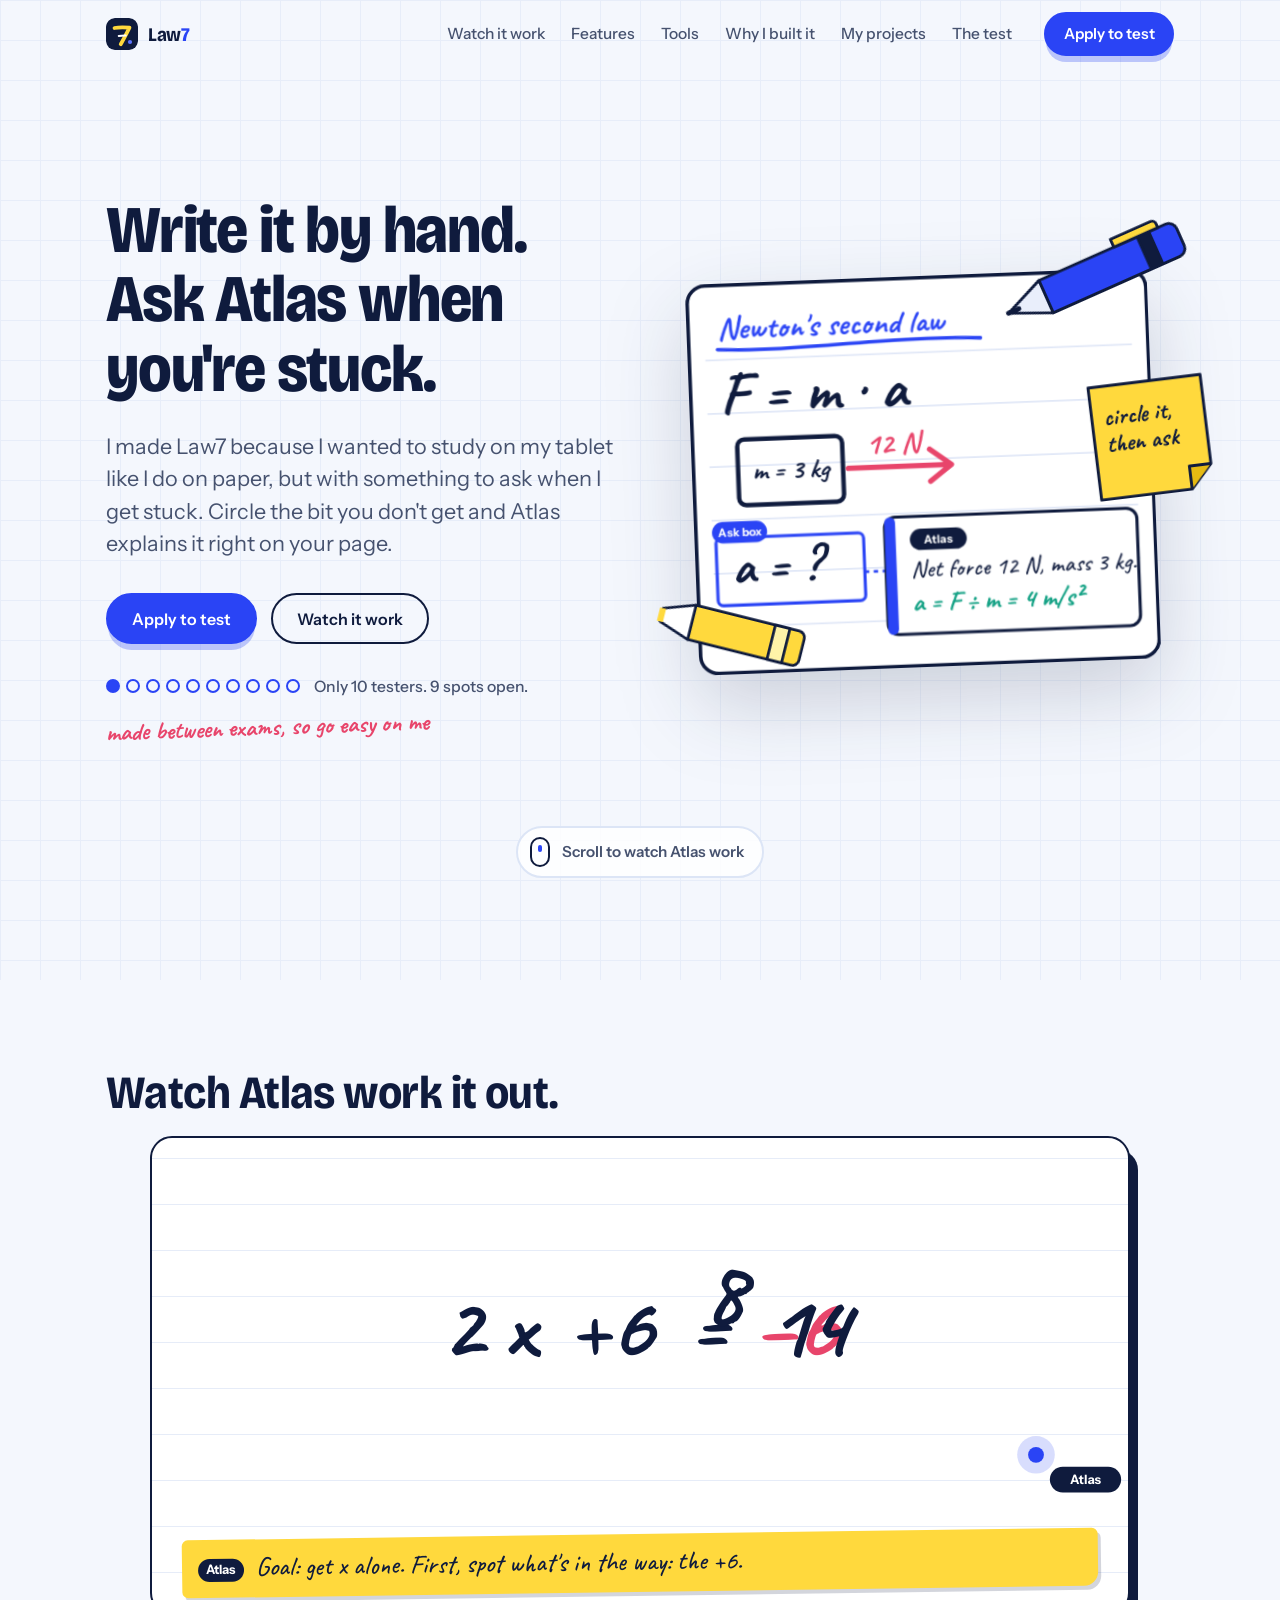
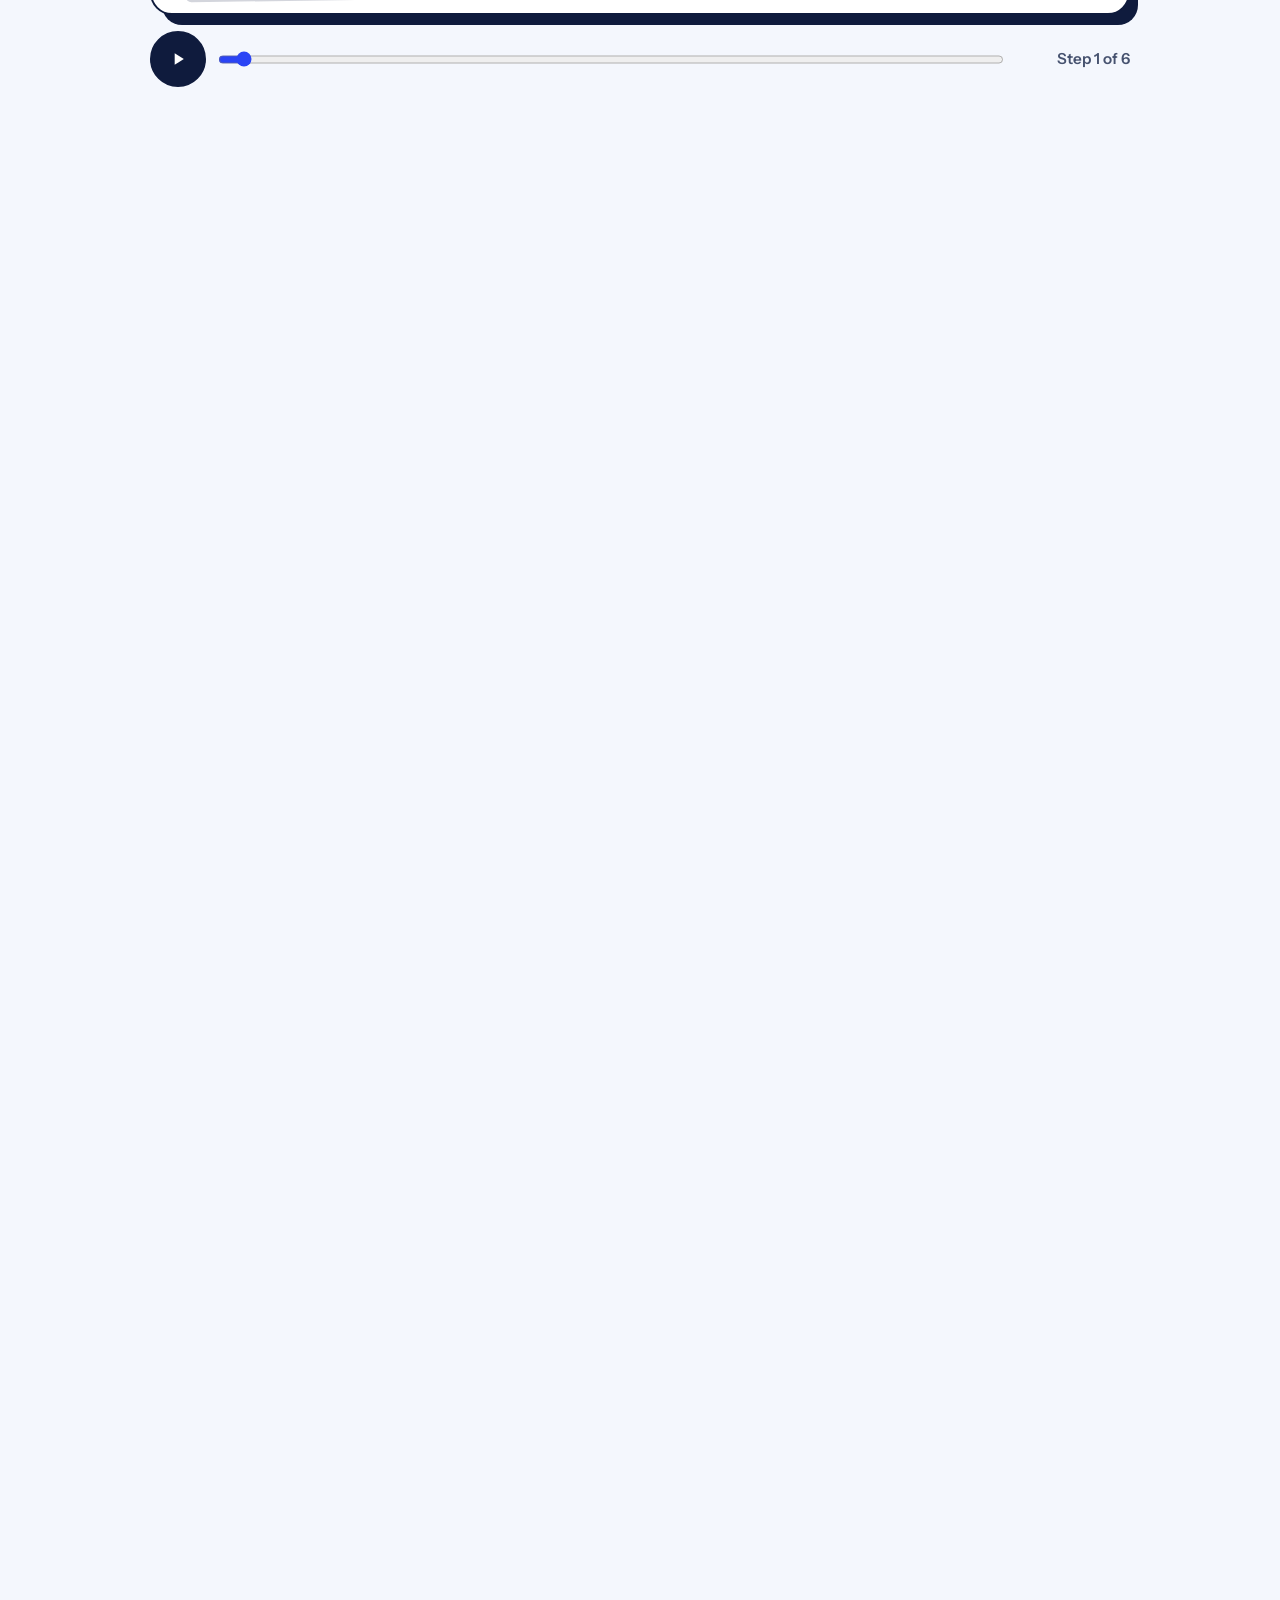
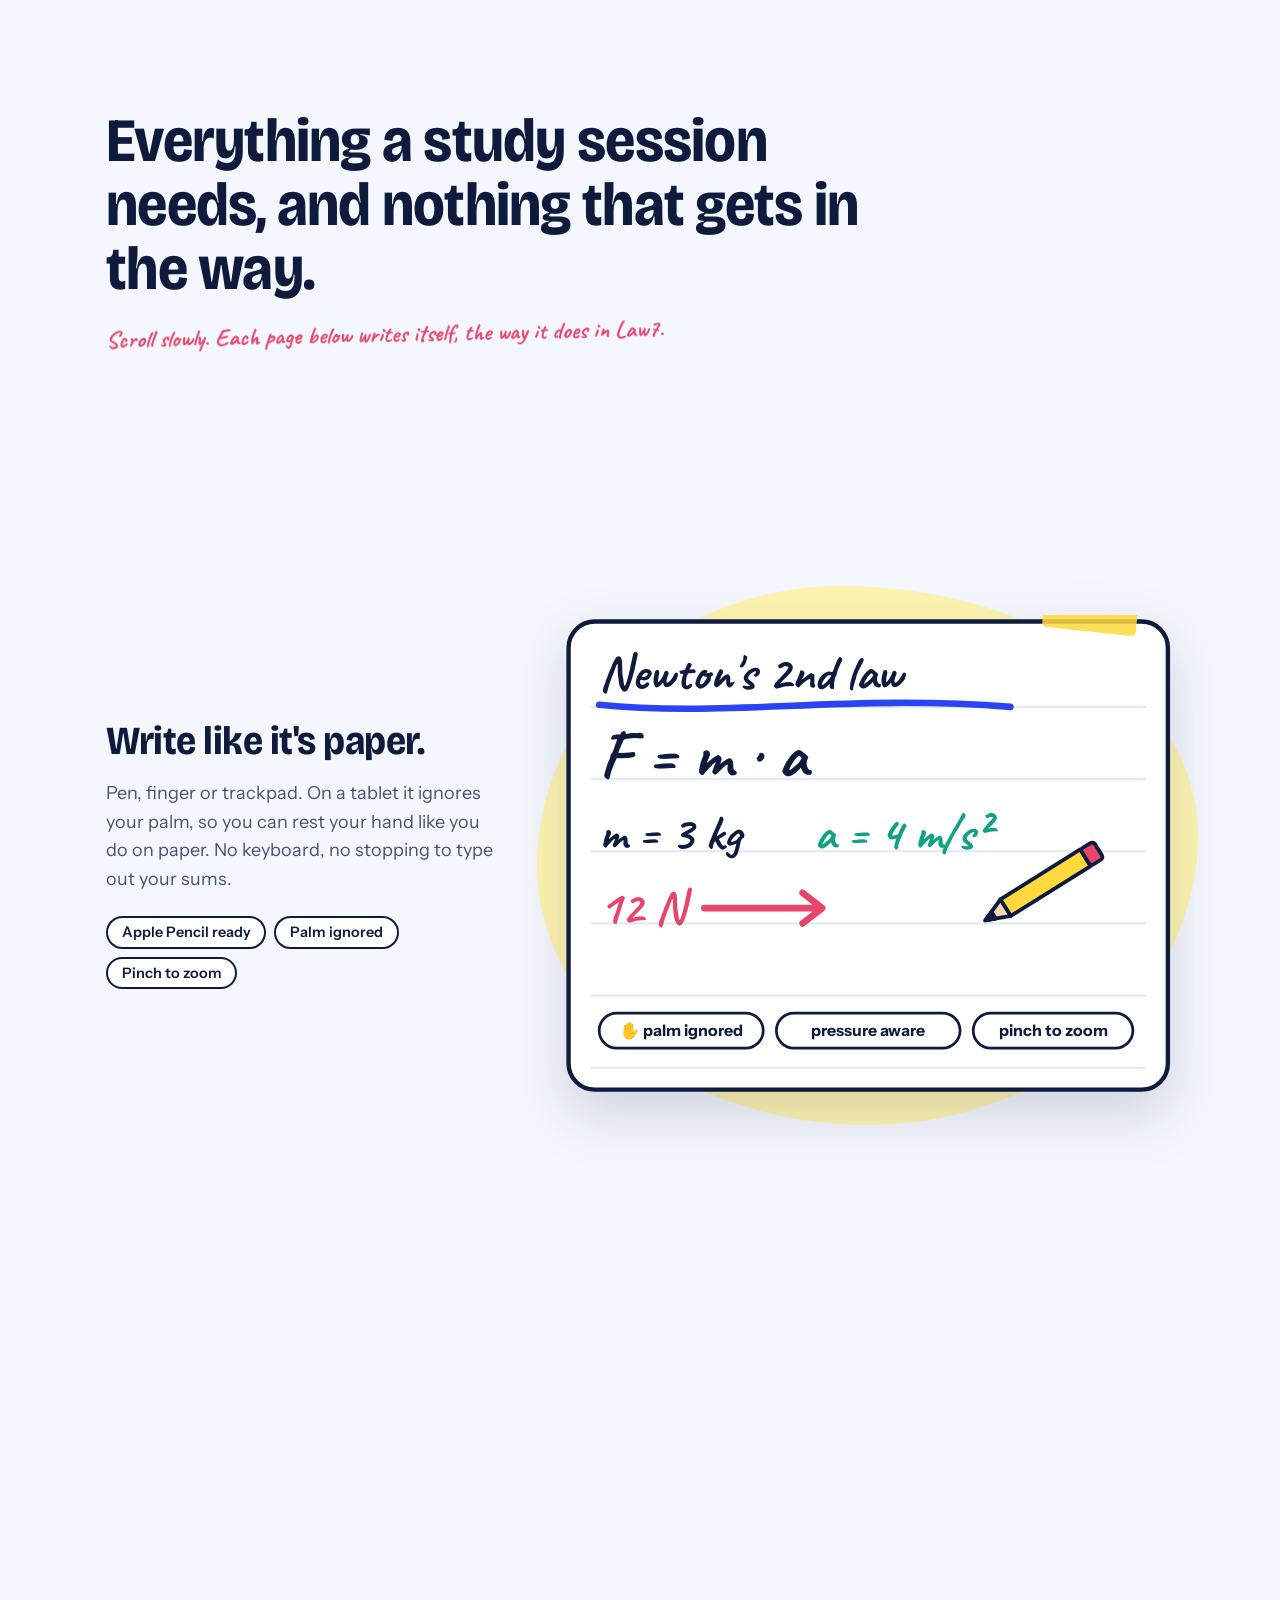
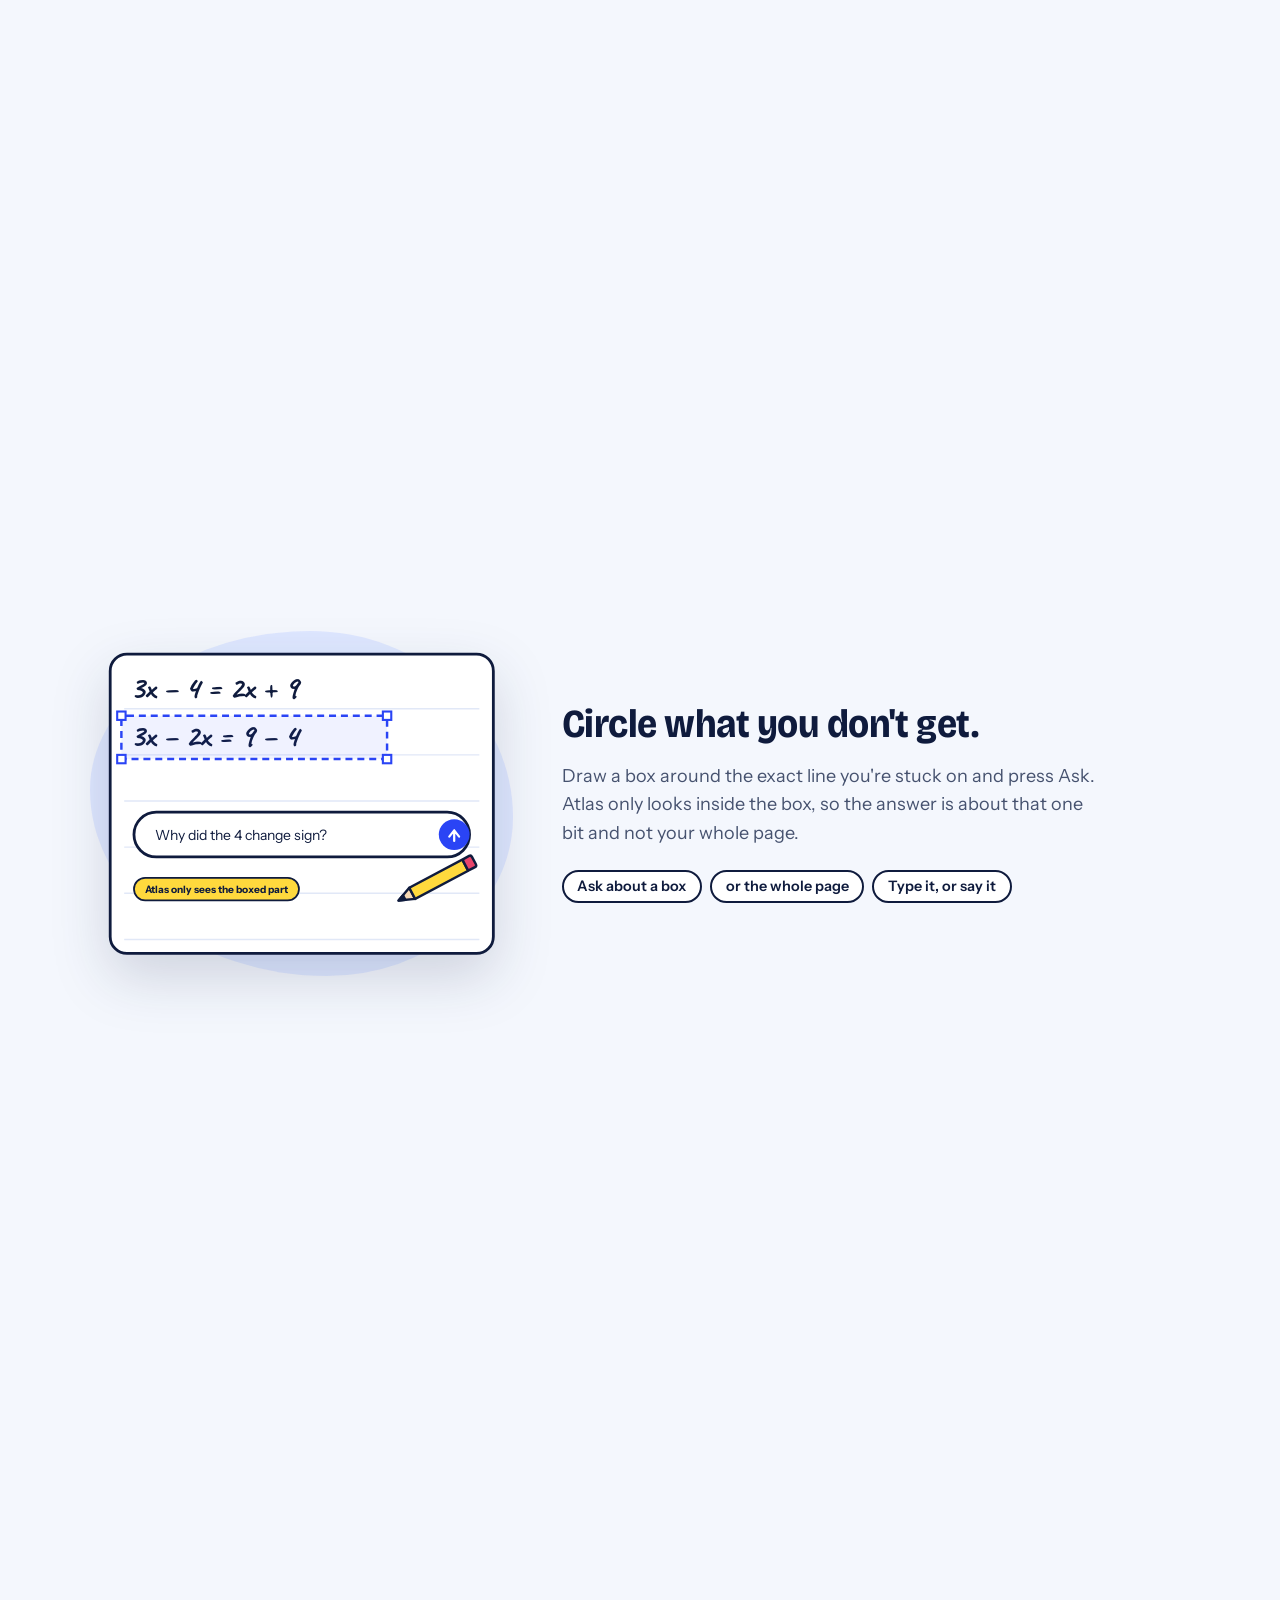
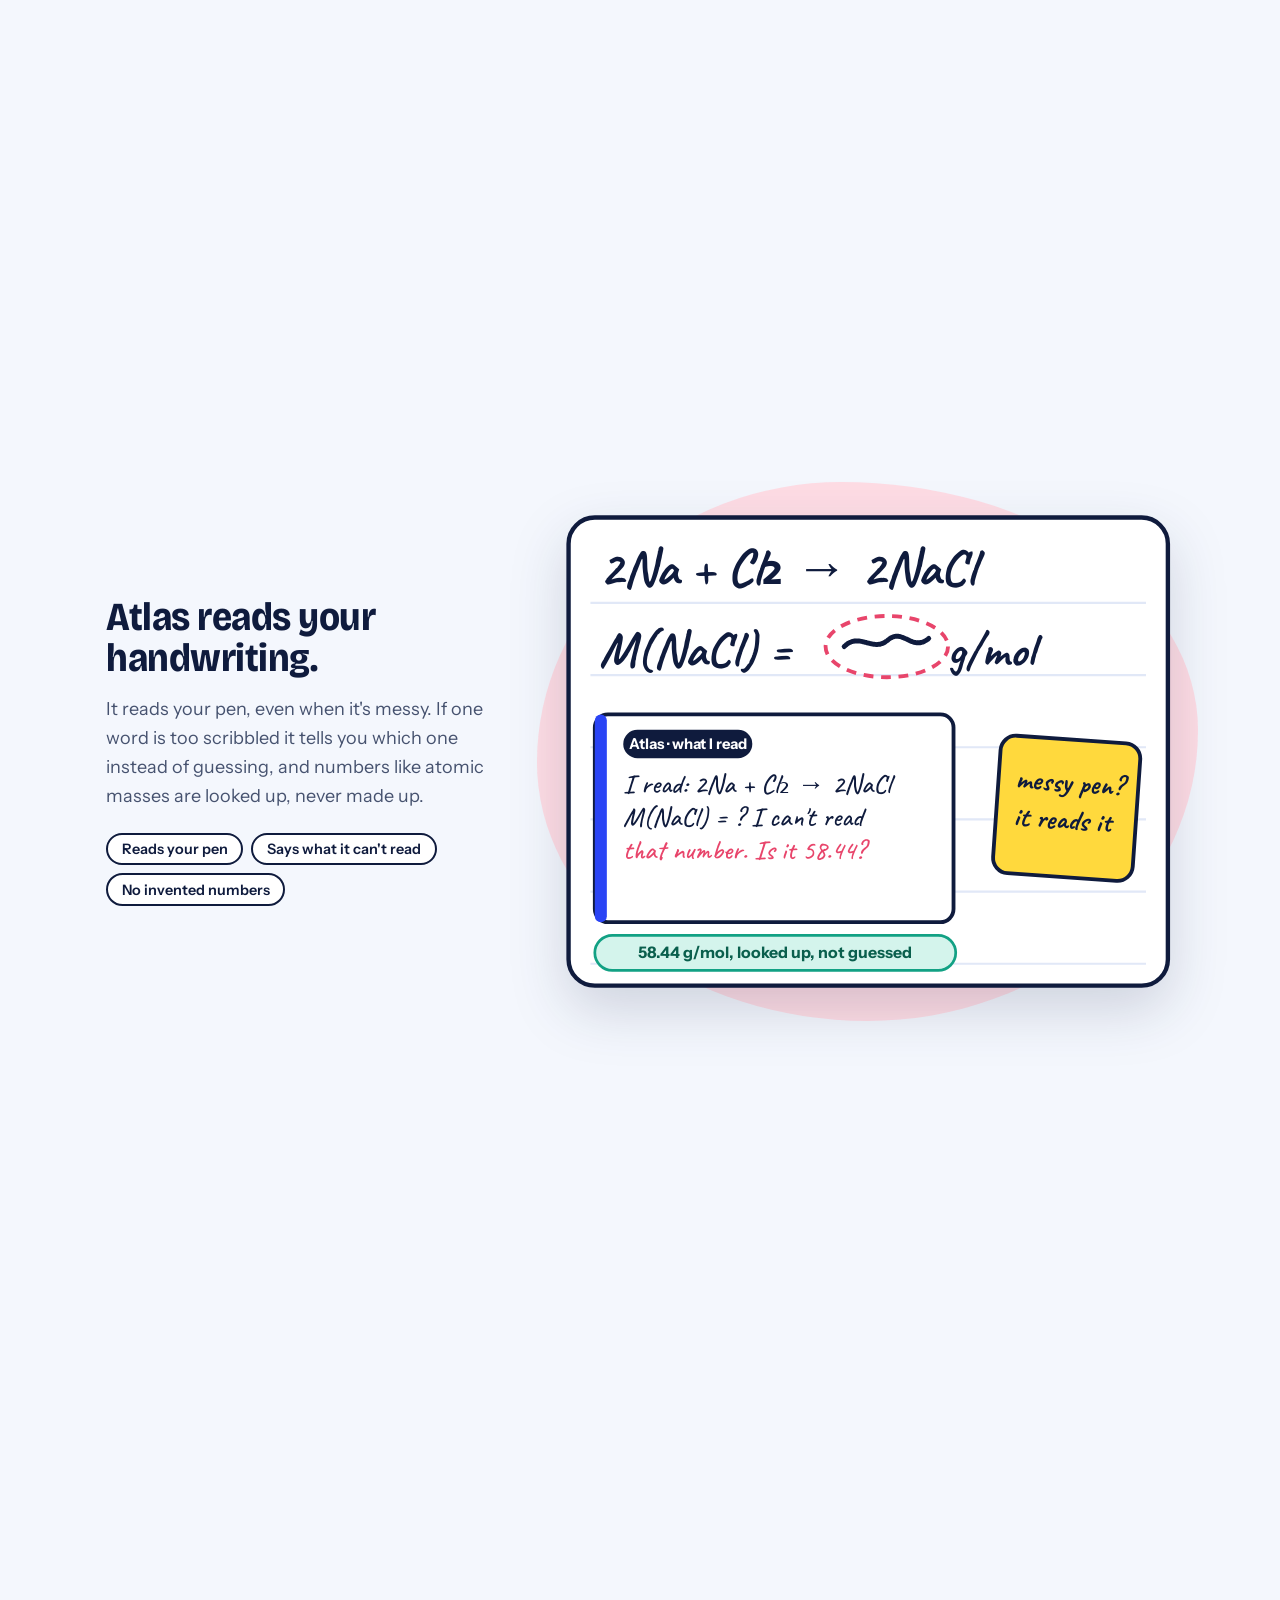
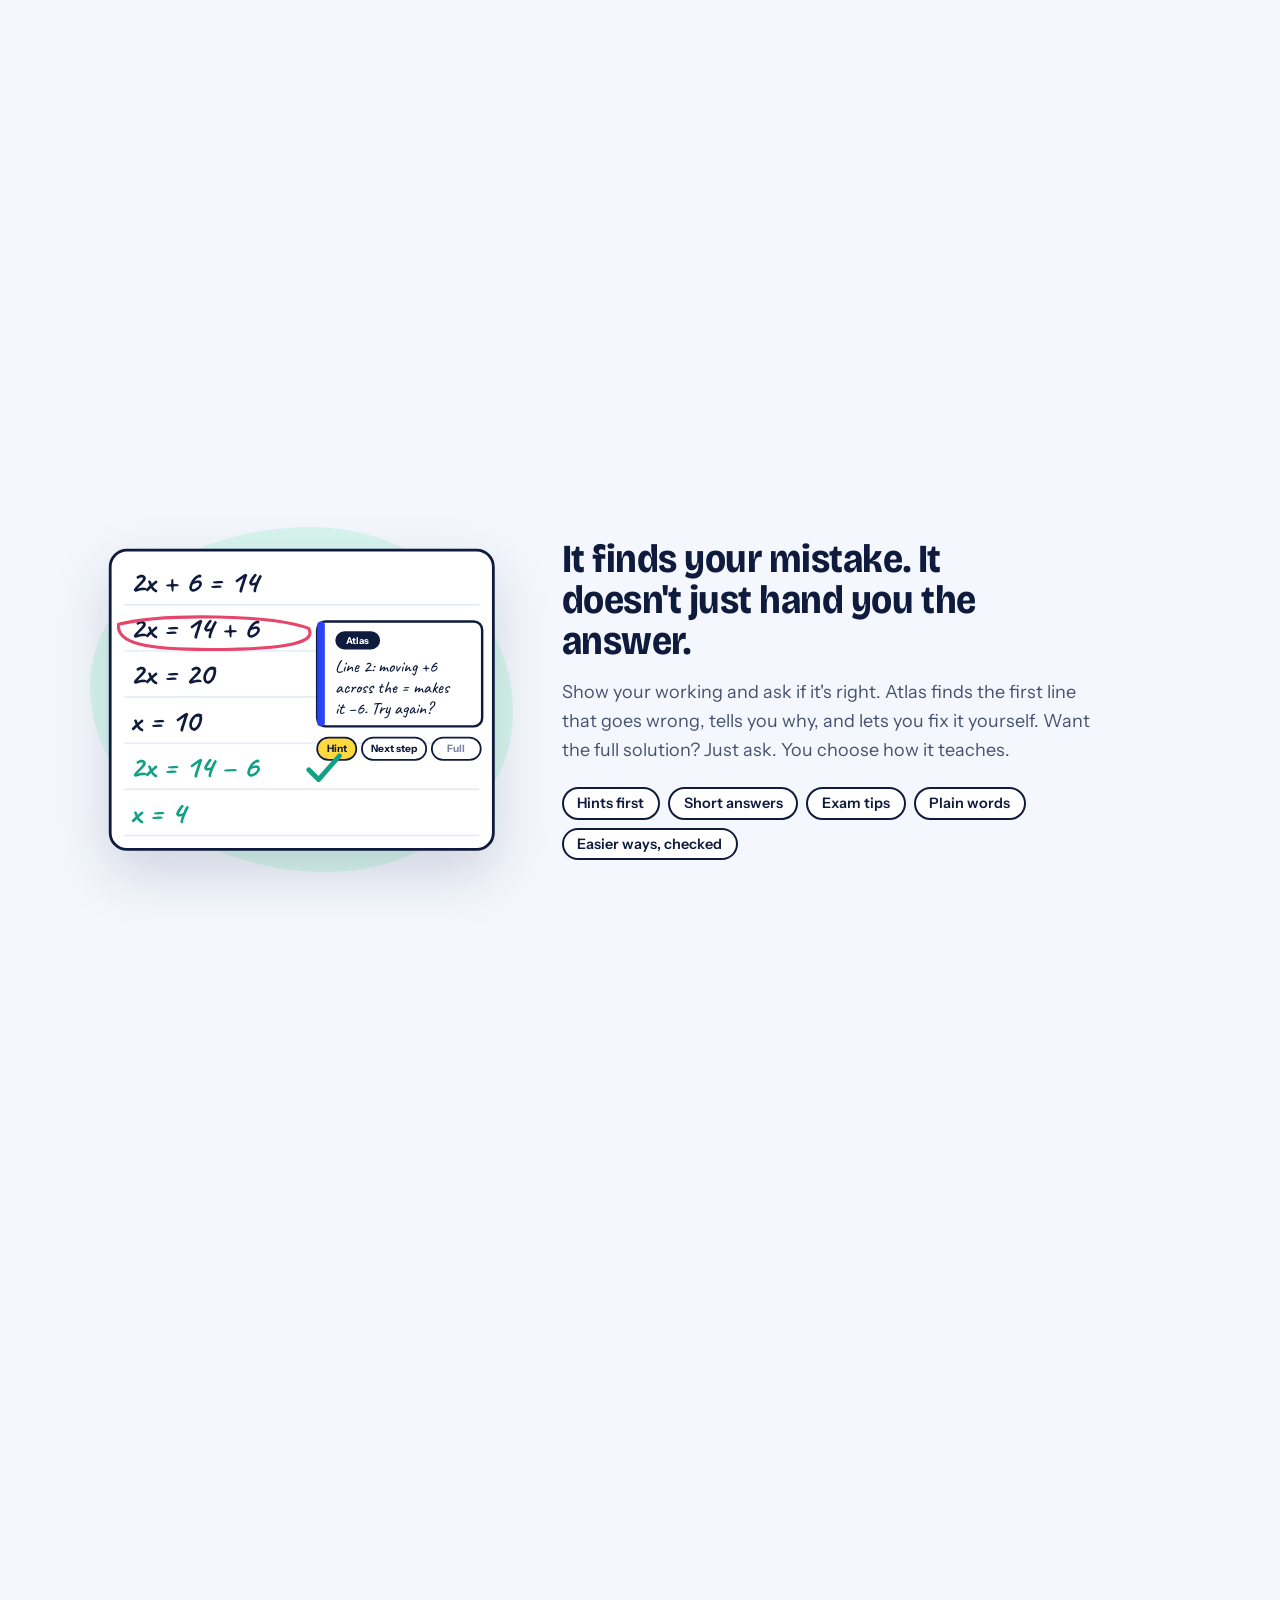
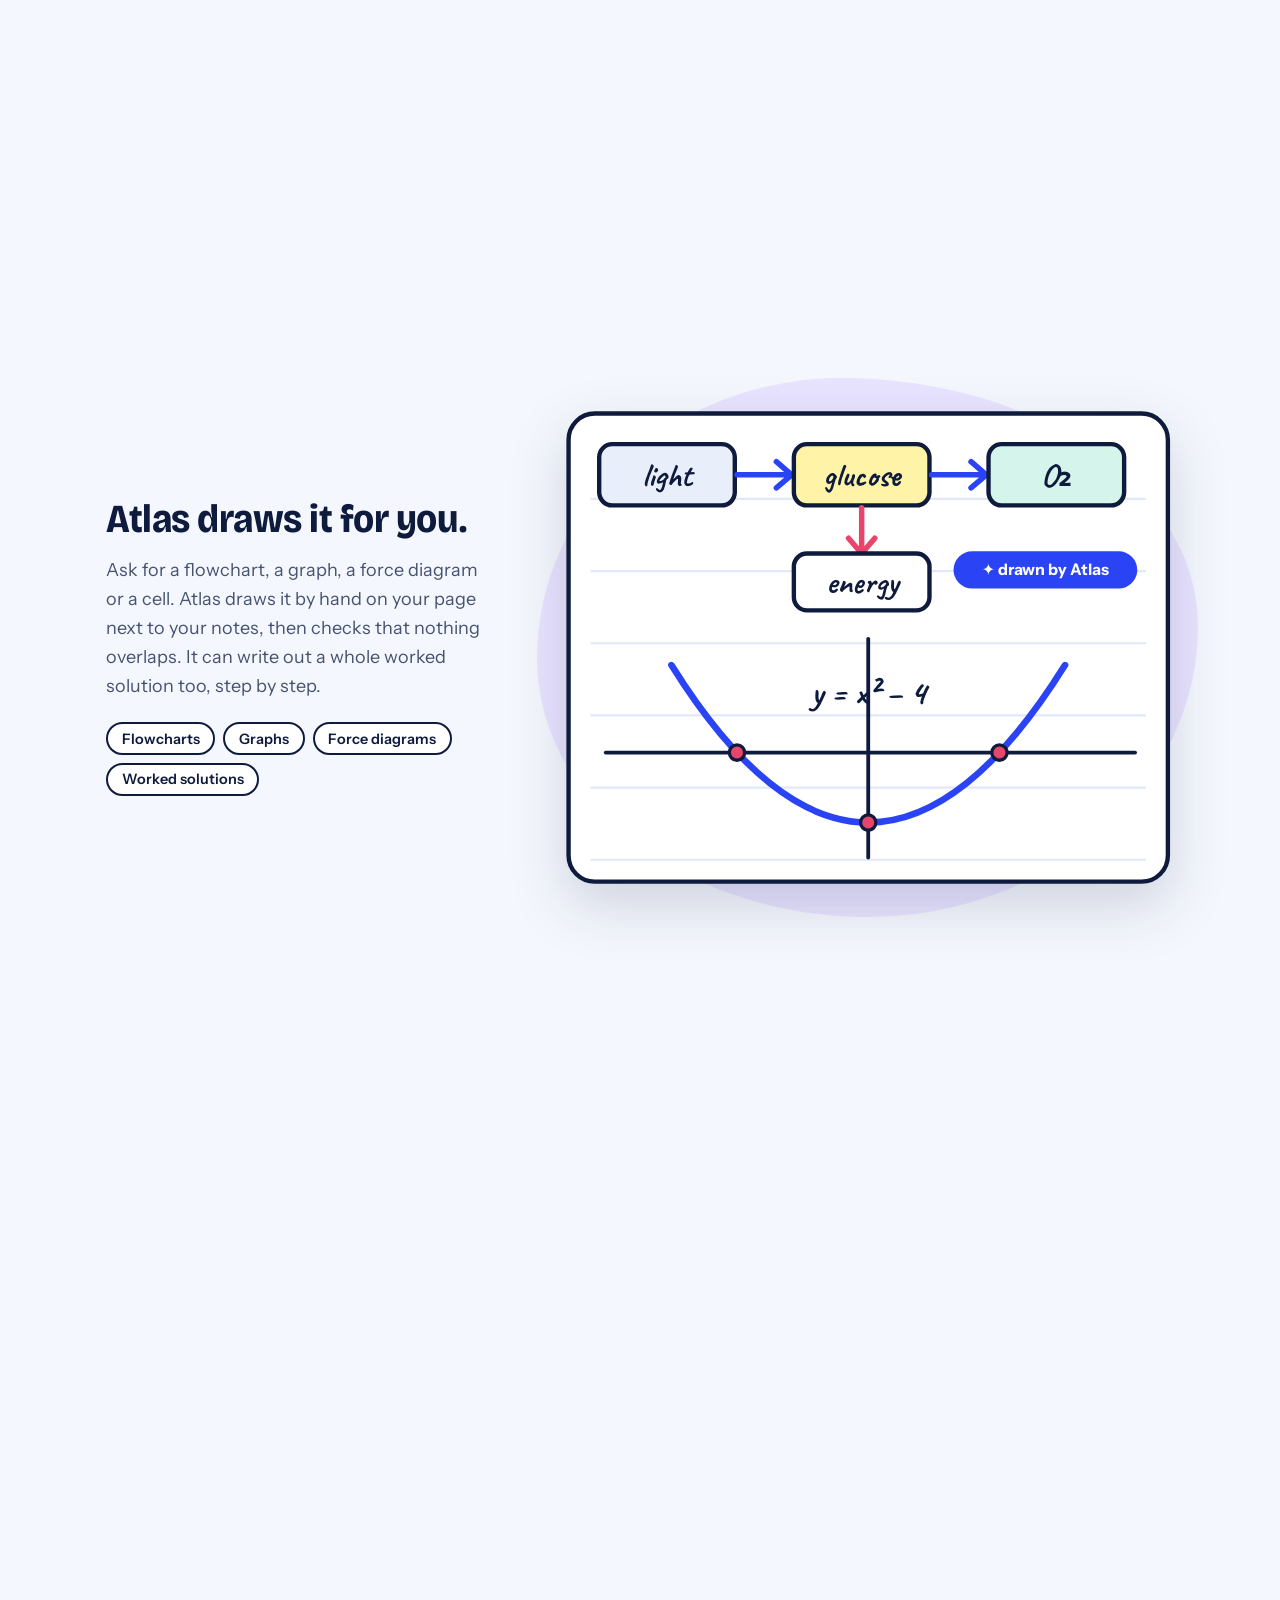
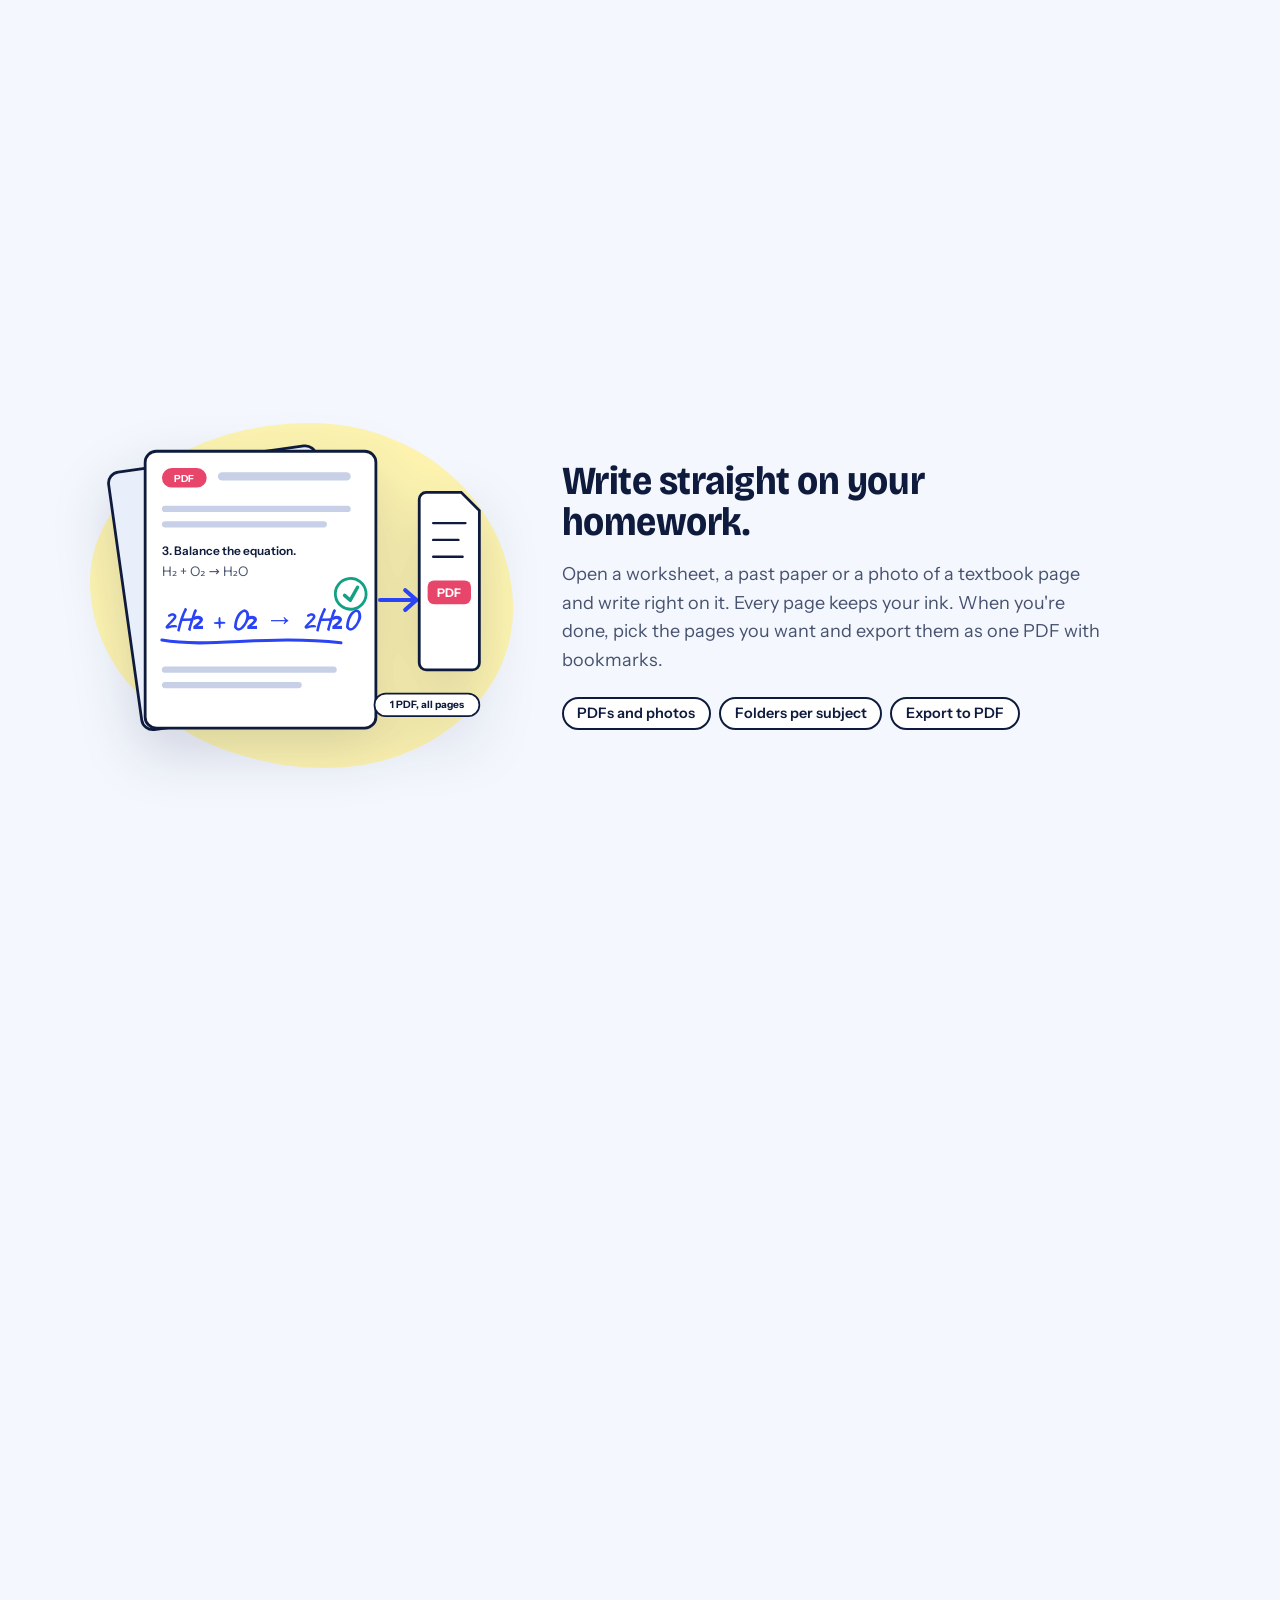
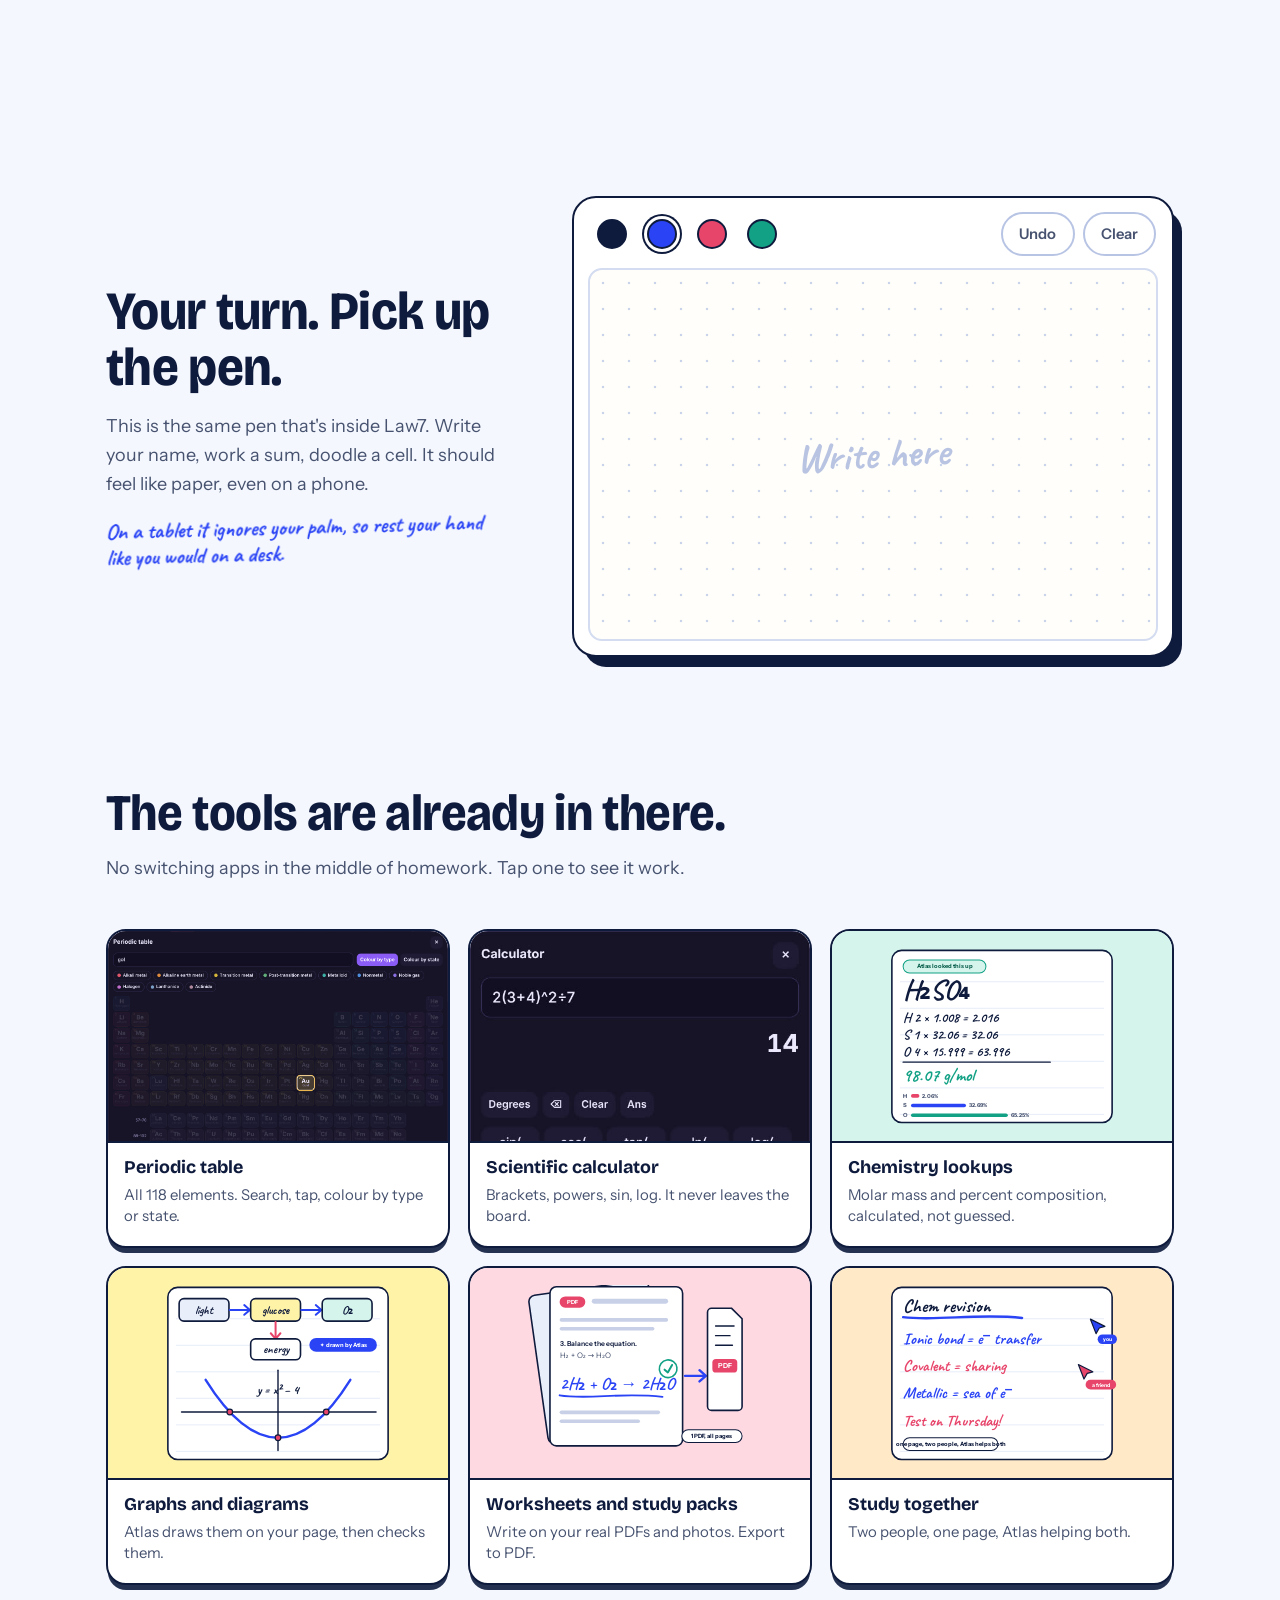
==== commit fd5e4ed0: "Projects: move to a separate page with its own look, reachable from a door at the end of the landing" ====
--- a/index.html
+++ b/index.html
@@ -42,11 +42,11 @@
 <header class="bar" id="bar">
   <div class="wrap">
     <a class="logo" href="#top"><img src="assets/favicon.svg" alt="" width="32" height="32"><span>Law<b>7</b></span></a>
-    <nav aria-label="Sections"><a href="#watch">Watch it work</a><a href="#how">Features</a><a href="#small">Tools</a><a href="#story">Why I built it</a><a href="#projects">My projects</a><a href="#test">The test</a></nav>
+    <nav aria-label="Sections"><a href="#watch">Watch it work</a><a href="#how">Features</a><a href="#small">Tools</a><a href="#story">Why I built it</a><a href="projects.html">My projects</a><a href="#test">The test</a></nav>
     <a class="btn main small" href="#apply">Apply to test</a>
     <button type="button" class="menub" id="menuB" aria-expanded="false" aria-controls="menuP" aria-label="Menu"><i></i><i></i></button>
   </div>
-  <div class="menup" id="menuP" hidden><a href="#watch">Watch it work</a><a href="#how">Features</a><a href="#try">Try the pen</a><a href="#small">Tools</a><a href="#projects">My projects</a><a href="#test">The test</a><a href="#faq">Questions</a></div>
+  <div class="menup" id="menuP" hidden><a href="#watch">Watch it work</a><a href="#how">Features</a><a href="#try">Try the pen</a><a href="#small">Tools</a><a href="projects.html">My projects</a><a href="#test">The test</a><a href="#faq">Questions</a></div>
 </header>
 
 <main id="top">
@@ -254,14 +254,6 @@
 
 
 <!-- MY OTHER PROJECTS -->
-<section class="projects" id="projects" aria-labelledby="projH">
-  <div class="wrap">
-    <h2 id="projH">My other projects</h2>
-    <p class="sub">Law7 is one of the things I build. These are the rest. Some are live, some are only on my own PC, and one is still just an idea.</p>
-    <div class="pgrid" id="pgrid"></div>
-  </div>
-</section>
-
 <!-- THE TEST -->
 <section class="test" id="test" aria-labelledby="testH">
   <div class="wrap">
@@ -315,13 +307,17 @@
     <details><summary>How do I leave the test?</summary><p>Stop using it whenever you like. If you want your code closed, message me and I'll do it.</p></details>
   </div></div>
 </section>
+<aside class="door" aria-labelledby="doorH"><div class="wrap">
+  <div><span class="hand">psst, one more thing</span><h2 id="doorH">I build other stuff too</h2><p>A home server, a Discord community, a screensaver that locks my PC and more. They live in their own room, away from Law7.</p></div>
+  <a class="btn" href="projects.html">See my other projects</a>
+</div></aside>
+
 </main>
 
 <footer><div class="wrap"><span>Law7: an early test, made by Ghost. Atlas runs on Claude, made by Anthropic; Law7 is an independent project.<br>© 2026 GhostlyMatters</span><a href="#top">Back to top</a></div></footer>
 
 <script src="js/config.js"></script>
 <script src="js/demo.js"></script>
-<script src="js/projects.js"></script>
 <script src="js/pad.js"></script>
 <script src="js/showcase.js"></script>
 <script src="js/tiles.js"></script>
--- a/css/site.css
+++ b/css/site.css
@@ -208,10 +208,6 @@
 @media(prefers-reduced-motion:reduce){.bigscroll svg{animation:none}}
 
 /* my other projects */
-.projects{padding:clamp(80px,12vw,150px) 0 30px}
-.projects[hidden]{display:none}
-.projects h2{font-size:clamp(2rem,4.6vw,3.8rem);max-width:13em}
-.projects .sub{margin-top:16px;color:var(--ink2);max-width:36em}
 .pgrid{margin-top:clamp(36px,6vw,64px);display:grid;grid-template-columns:repeat(12,minmax(0,1fr));gap:clamp(18px,2.4vw,30px);align-items:stretch}
 .pcard{position:relative;display:flex;flex-direction:column;background:#fff;border:2px solid var(--ink);border-radius:22px;box-shadow:6px 8px 0 -2px var(--ink);text-decoration:none;color:inherit;overflow:hidden;transition:transform .18s,box-shadow .18s}
 .pcard.link:hover{transform:translate(-2px,-4px);box-shadow:9px 13px 0 -2px var(--ink)}
@@ -226,12 +222,10 @@
 .bbus li{position:relative;font:700 .92rem/1 var(--body);padding:.62em 1em;border-radius:12px;background:rgba(255,255,255,.1);border:2px solid rgba(255,255,255,.22);align-self:flex-start}
 .bbus li::before{content:"";position:absolute;left:-28px;top:50%;width:26px;border-top:3px dashed rgba(255,255,255,.35)}
 .bbus li.more{background:none;border-style:dashed;color:#9FB0EA}
-.pcard.wide{grid-column:span 7}.pcard.half{grid-column:span 5}.pcard.third{grid-column:span 4}.pcard.old{grid-column:1/-1;flex-direction:row;background:#F3F5FB;border-style:dashed;box-shadow:none}
+.pcard.wide{grid-column:span 7}.pcard.half{grid-column:span 5}.pcard.five{grid-column:span 5}.pcard.four{grid-column:span 4}.pcard.three{grid-column:span 3}.pcard.old{grid-column:1/-1;flex-direction:row;background:#F3F5FB;border-style:dashed;box-shadow:none}
 .pmedia{background:var(--tint,#DCE5FF);border-bottom:2px solid var(--ink);display:block;line-height:0;overflow:hidden}
 .pmedia img,.pmedia video{width:100%;display:block;aspect-ratio:16/10;object-fit:cover;object-position:top}
-.pmedia svg{width:100%;height:auto;display:block;padding:14px}
-.pcard.old .pmedia{flex:none;width:32%;border-bottom:0;border-right:2px dashed var(--ink);display:grid;place-items:center}
-.pcard.old .pmedia svg{padding:12px}
+.pcard.old .pmedia{flex:none;width:40%;border-bottom:0;border-right:2px dashed var(--ink);display:grid;place-items:center}
 .pcard.old h3{color:var(--ink2)}
 .pcard.old .pmedia{filter:saturate(.7)}
 .pbody{display:flex;flex-direction:column;flex:1;padding:20px 22px 24px}
@@ -247,8 +241,8 @@
 .ptags{display:flex;flex-wrap:wrap;gap:8px;margin:16px 0 0;padding:0;list-style:none}
 .ptags li{font:600 .82rem/1 var(--body);padding:.5em .85em;border-radius:99px;background:var(--paper);border:2px solid var(--grid);color:var(--ink2)}
 .pgo{display:inline-block;margin-top:14px;font:700 1.1rem/1 var(--hand);color:var(--cobalt)}
-@media(max-width:980px){.pcard.wide,.pcard.half{grid-column:1/-1}.pcard.third{grid-column:span 6}.pcard.third:nth-child(6){grid-column:1/-1}.pcard.old{grid-column:1/-1}.pcard.base{flex-direction:column;align-items:flex-start}.bbus{width:100%}}
-@media(max-width:640px){.pcard.third,.pcard.third:nth-child(6){grid-column:1/-1}.pcard.old{flex-direction:column}.pcard.old .pmedia{width:100%;border-right:0;border-bottom:2px dashed var(--ink)}.bbus .core{width:68px;height:68px}}
+@media(max-width:980px){.pcard.wide,.pcard.half{grid-column:1/-1}.pcard.five,.pcard.four{grid-column:span 6}.pcard.three{grid-column:1/-1}.pcard.old{grid-column:1/-1}.pcard.base{flex-direction:column;align-items:flex-start}.bbus{width:100%}}
+@media(max-width:640px){.pcard.five,.pcard.four,.pcard.three{grid-column:1/-1}.pcard.old{flex-direction:column}.pcard.old .pmedia{width:100%;border-right:0;border-bottom:2px dashed var(--ink)}.bbus .core{width:68px;height:68px}}
 @media(prefers-reduced-motion:reduce){.cue .mouse i,.hint.nudge .arr{animation:none}.pcard{transition:none}}
 
 /* a handwritten aside */
@@ -416,3 +410,42 @@
 .story-side .subjects li{border:2px solid var(--ink);background:#fff;color:var(--ink);font-weight:600}
 .story-side .subjects li:nth-child(3n+1){background:var(--hi);border-color:var(--ink);color:var(--ink)}
 .story-side .subjects li:nth-child(3n+2){background:#DCE5FF;border-color:var(--ink);color:var(--ink)}
+
+/* old card: portrait picture on the left */
+.pcard.old .pmedia img{aspect-ratio:auto;height:100%;min-height:220px;object-fit:cover;object-position:center top}
+.pcard.nopic{background:var(--tint,#DCE5FF)}
+/* the "door" at the very end of the landing page */
+.door{background:var(--night);color:#fff;padding:clamp(54px,8vw,96px) 0;margin-top:0;position:relative;overflow:hidden}
+.door::before{content:"";position:absolute;inset:0;background:radial-gradient(circle at 20% 0%,rgba(42,68,245,.35),transparent 55%),radial-gradient(circle at 90% 100%,rgba(232,69,107,.2),transparent 50%);pointer-events:none}
+.door .wrap{position:relative;display:flex;flex-wrap:wrap;align-items:center;justify-content:space-between;gap:24px 48px}
+.door p{margin:0;max-width:30em;color:#C3CCEA}
+.door h2{font-size:clamp(1.6rem,3.4vw,2.5rem);margin-bottom:10px}
+.door .hand{font:600 1.5rem/1 var(--hand);color:var(--hi);display:block;margin-bottom:8px}
+.door .btn{background:var(--hi);border-color:var(--hi);color:var(--ink);box-shadow:5px 6px 0 -1px rgba(255,255,255,.3)}
+.door .btn:hover{box-shadow:7px 9px 0 -1px rgba(255,255,255,.35)}
+footer{margin-top:0}
+/* the projects page: a different room (night) */
+body.pj{background:var(--night);color:#fff}
+.pj .pjtop{display:flex;align-items:center;justify-content:space-between;gap:16px;height:72px}
+.pj .pjtop a{color:#fff;text-decoration:none}
+.pj .logo b{color:var(--hi)}
+.pj .back{font:600 .98rem var(--body);padding:.6em 1.1em;border:2px solid rgba(255,255,255,.35);border-radius:99px;transition:background .15s}
+.pj .back:hover{background:rgba(255,255,255,.1)}
+.pj .stars{position:fixed;inset:0;z-index:0;pointer-events:none;background:radial-gradient(circle at 15% 10%,rgba(42,68,245,.28),transparent 45%),radial-gradient(circle at 85% 80%,rgba(232,69,107,.14),transparent 45%)}
+.pj .stars::after{content:"";position:absolute;inset:0;background-image:radial-gradient(1.5px 1.5px at 20px 30px,rgba(255,255,255,.55),transparent),radial-gradient(1px 1px at 90px 120px,rgba(255,255,255,.4),transparent),radial-gradient(1.5px 1.5px at 160px 60px,rgba(255,217,61,.5),transparent);background-size:200px 180px;opacity:.55}
+.pj main{position:relative;z-index:1}
+.pj .pjhead{padding:clamp(40px,7vw,84px) 0 8px}
+.pj .pjhead .hand{font:600 1.6rem/1 var(--hand);color:var(--hi);display:block;margin-bottom:14px}
+.pj .pjhead h1{font-size:clamp(2.4rem,6.4vw,5rem);max-width:12em}
+.pj .pjhead p{margin-top:18px;color:#C3CCEA;max-width:36em}
+.pj .pgrid{margin-top:clamp(34px,5vw,56px);padding-bottom:clamp(60px,9vw,110px)}
+.pj .pcard{border-color:#fff;color:var(--ink);box-shadow:6px 8px 0 -2px var(--hi)}
+.pj .pcard.link:hover{box-shadow:9px 13px 0 -2px var(--hi)}
+.pj .pcard.base{color:#fff;background:#16265A;border-color:var(--cobalt);box-shadow:6px 8px 0 -2px var(--cobalt)}
+.pj .pcard.old{background:#1A2147;border-color:rgba(255,255,255,.3);color:#C3CCEA}
+.pj .pcard.old h3{color:#fff}.pj .pcard.old p{color:#AEB9DF}
+.pj .pcard.old .pmedia{border-color:rgba(255,255,255,.3);background:#0B0E1F}
+.pj .pcard.old .ptags li{background:rgba(255,255,255,.07);border-color:rgba(255,255,255,.2);color:#C3CCEA}
+.pj .pcard.old .pst.old{background:#2B3361;color:#C3CCEA;border-color:#6B77A8}
+.pj .pnote{margin:clamp(28px,4vw,44px) 0 clamp(60px,8vw,100px);font:600 1.3rem/1.3 var(--hand);color:#9FB0EA;max-width:34em}
+.pj footer{background:#070B20}
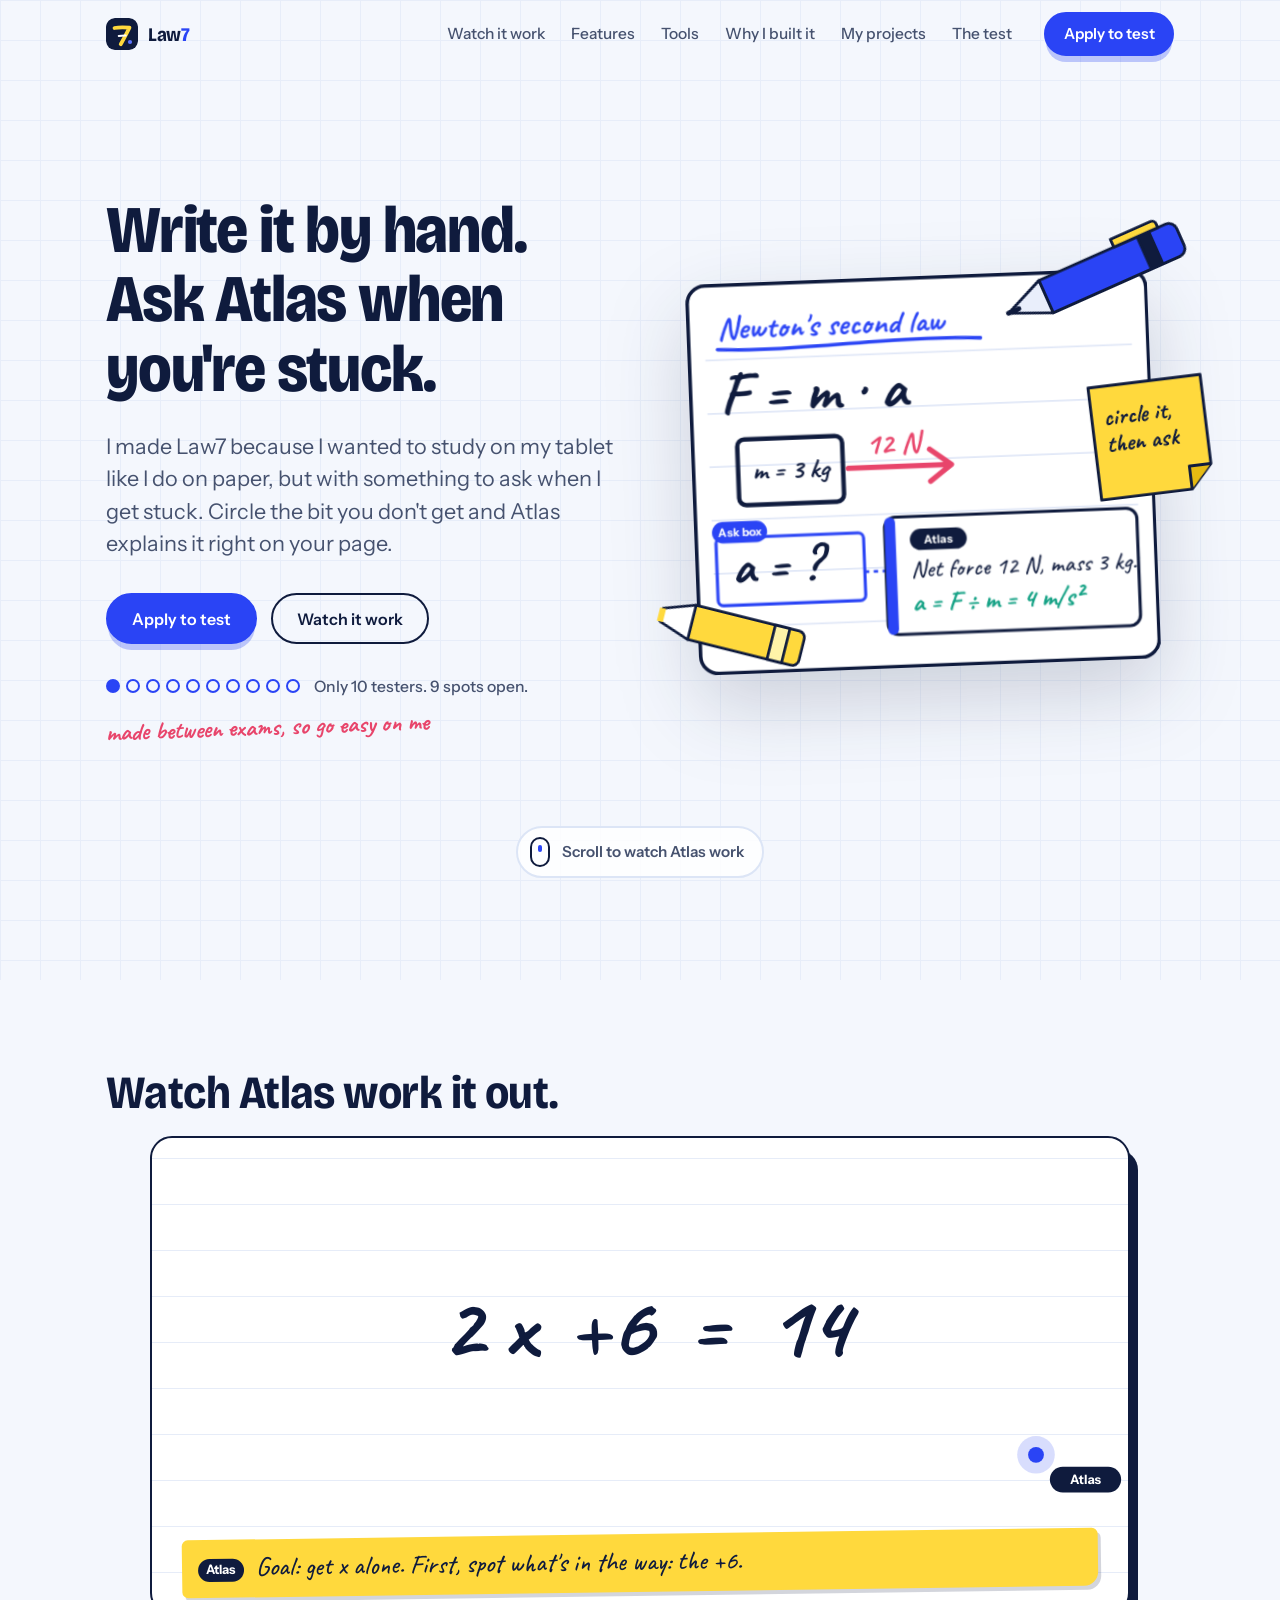
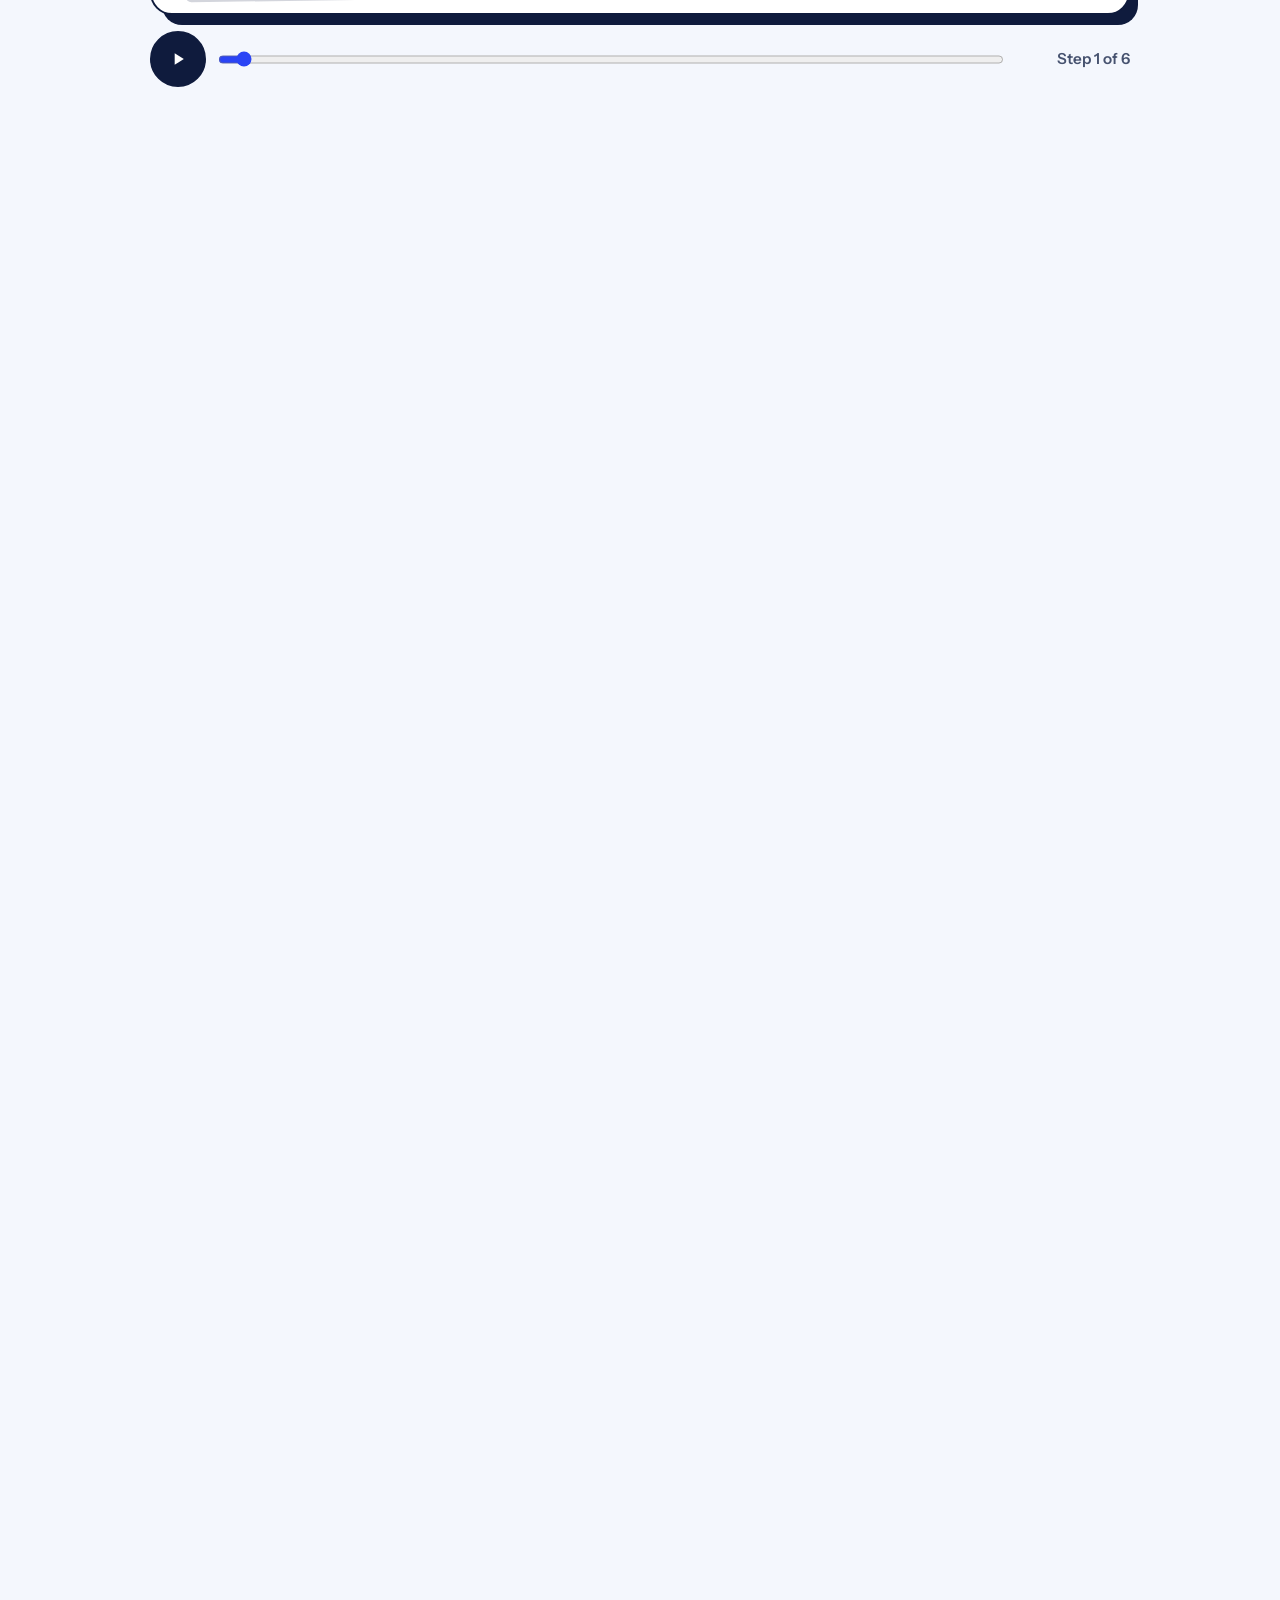
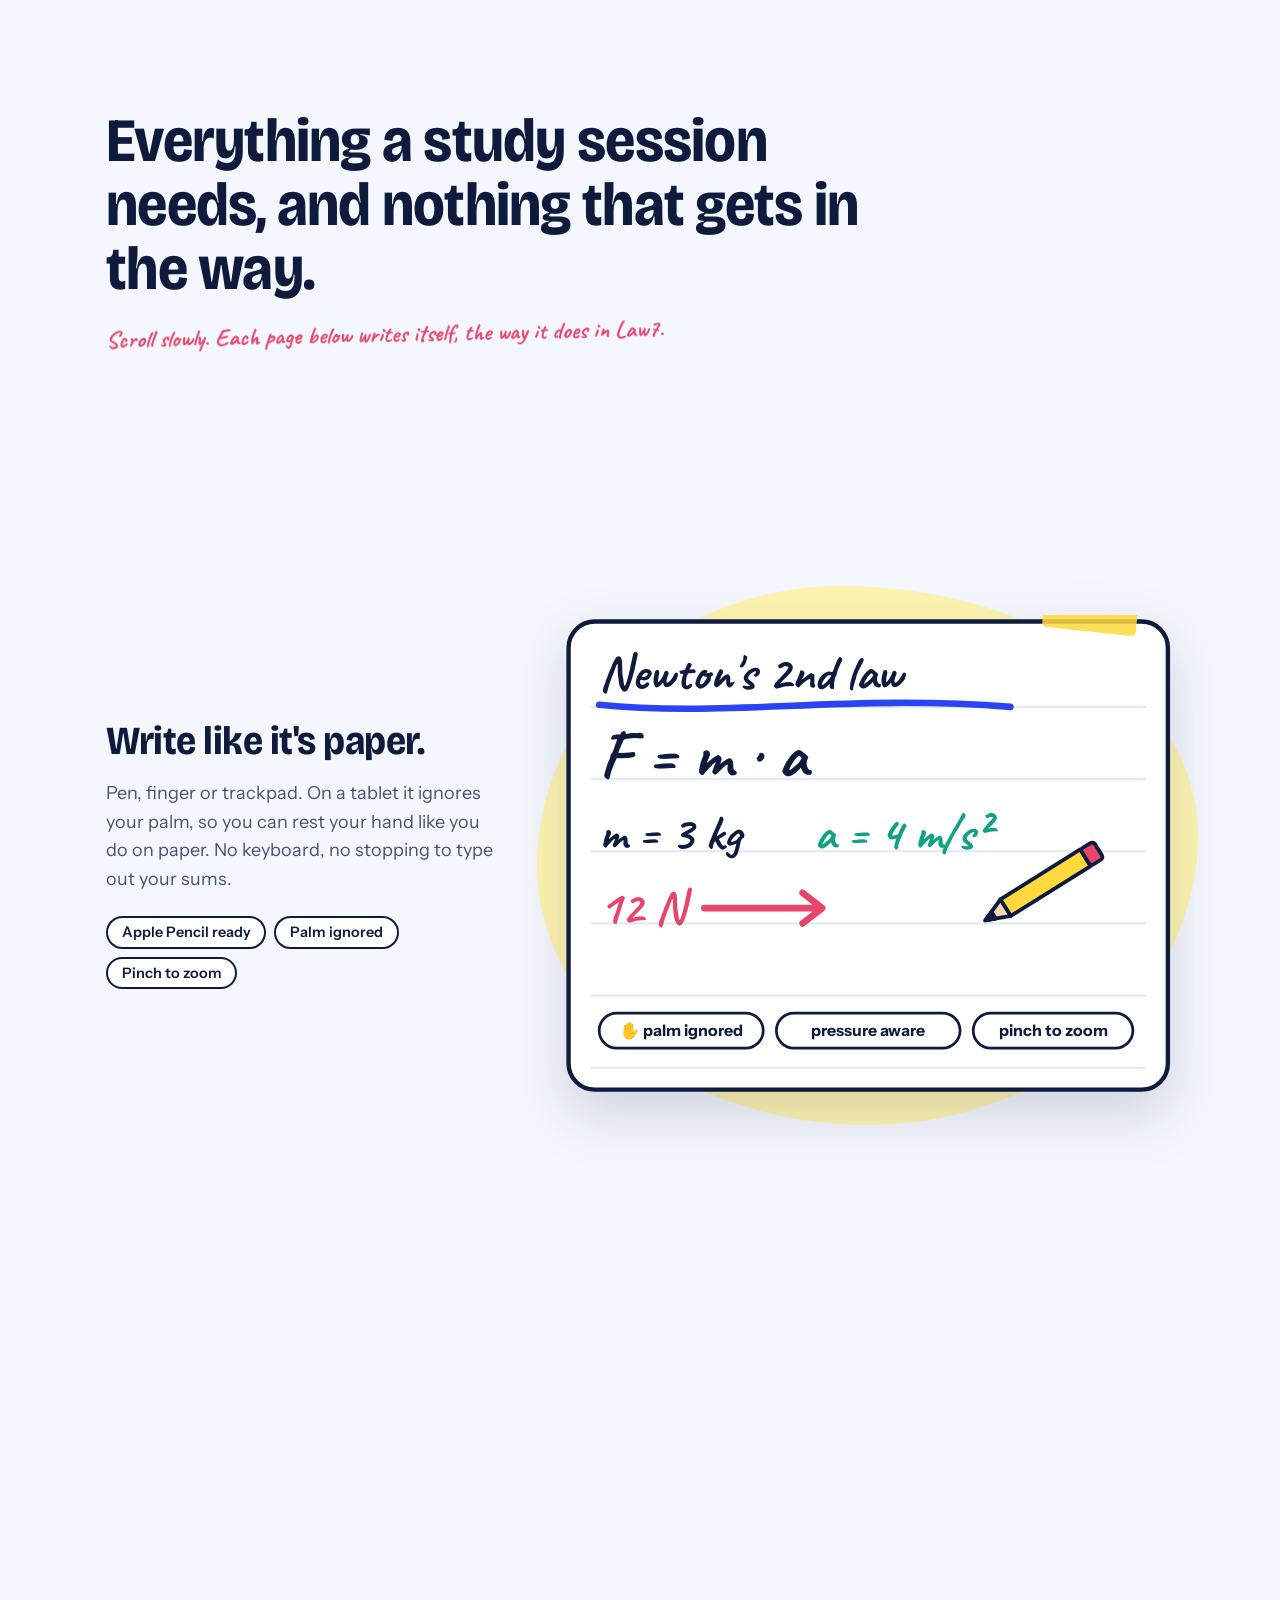
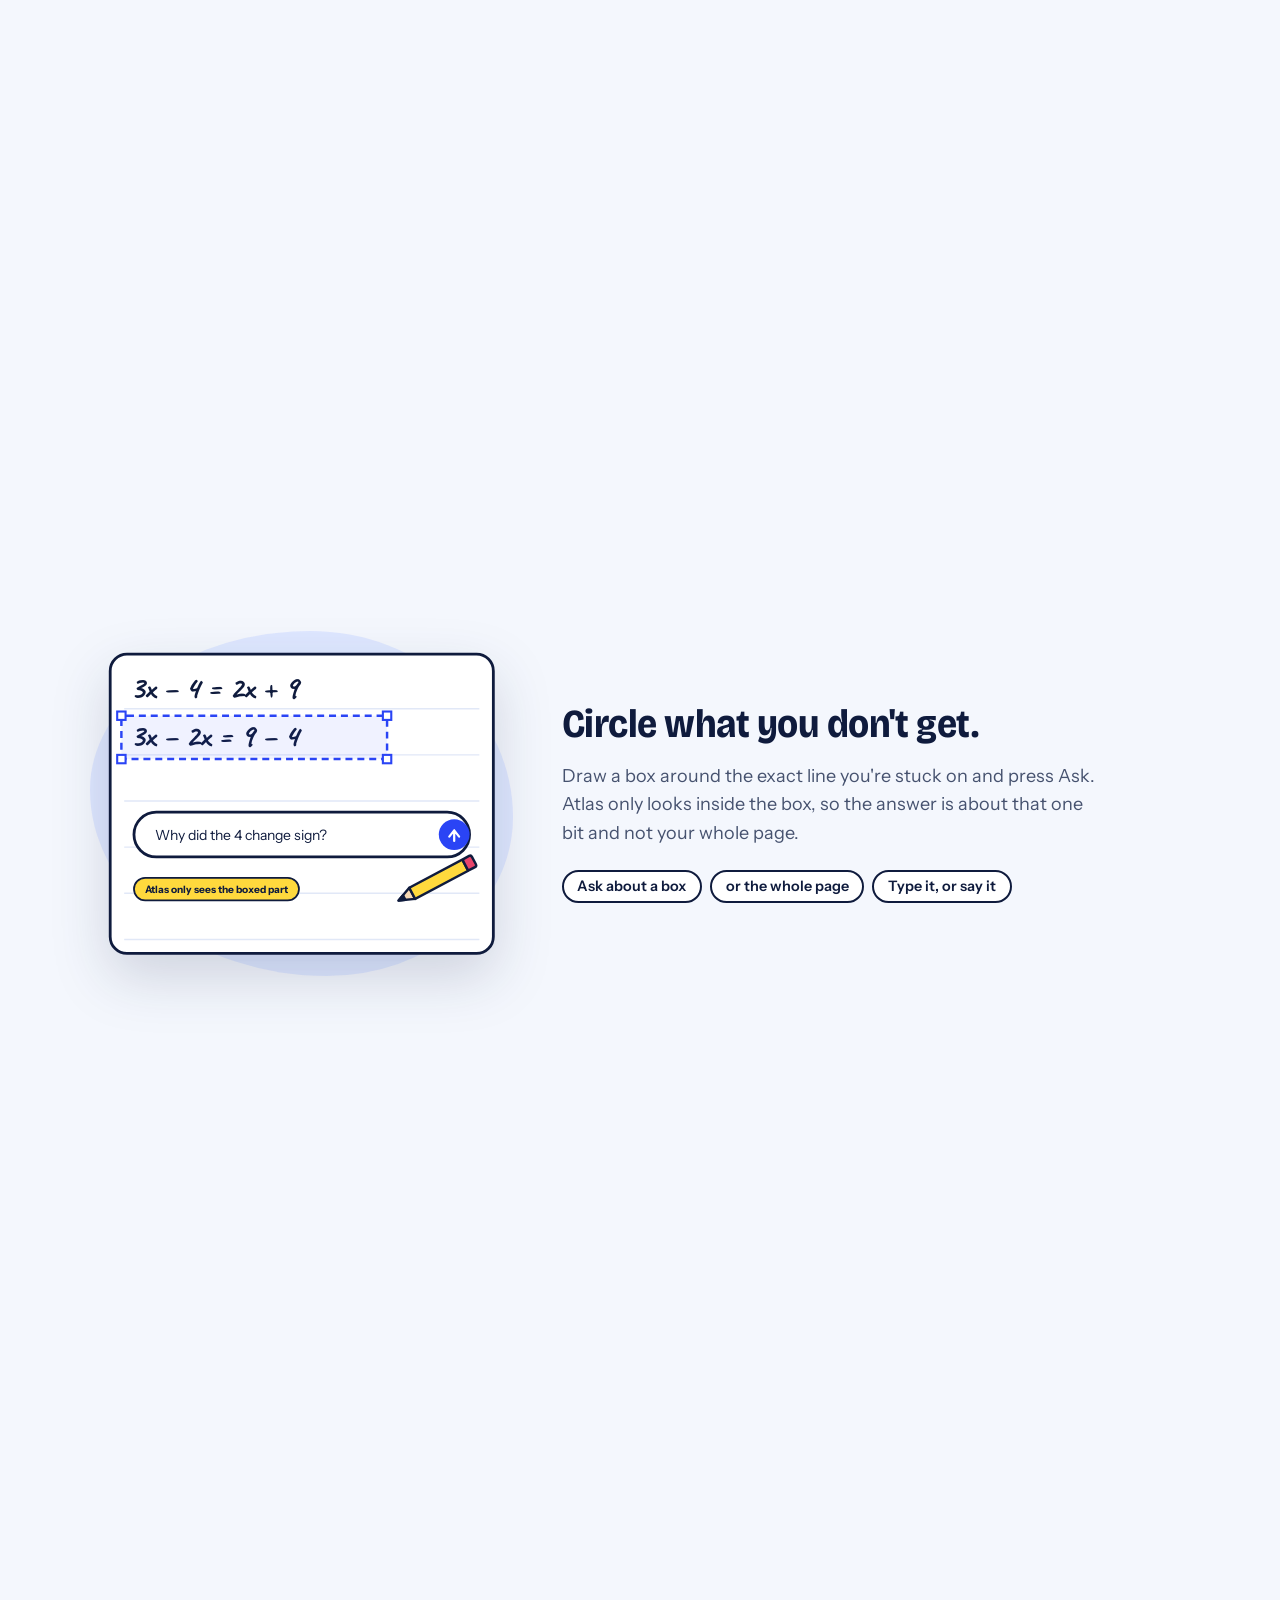
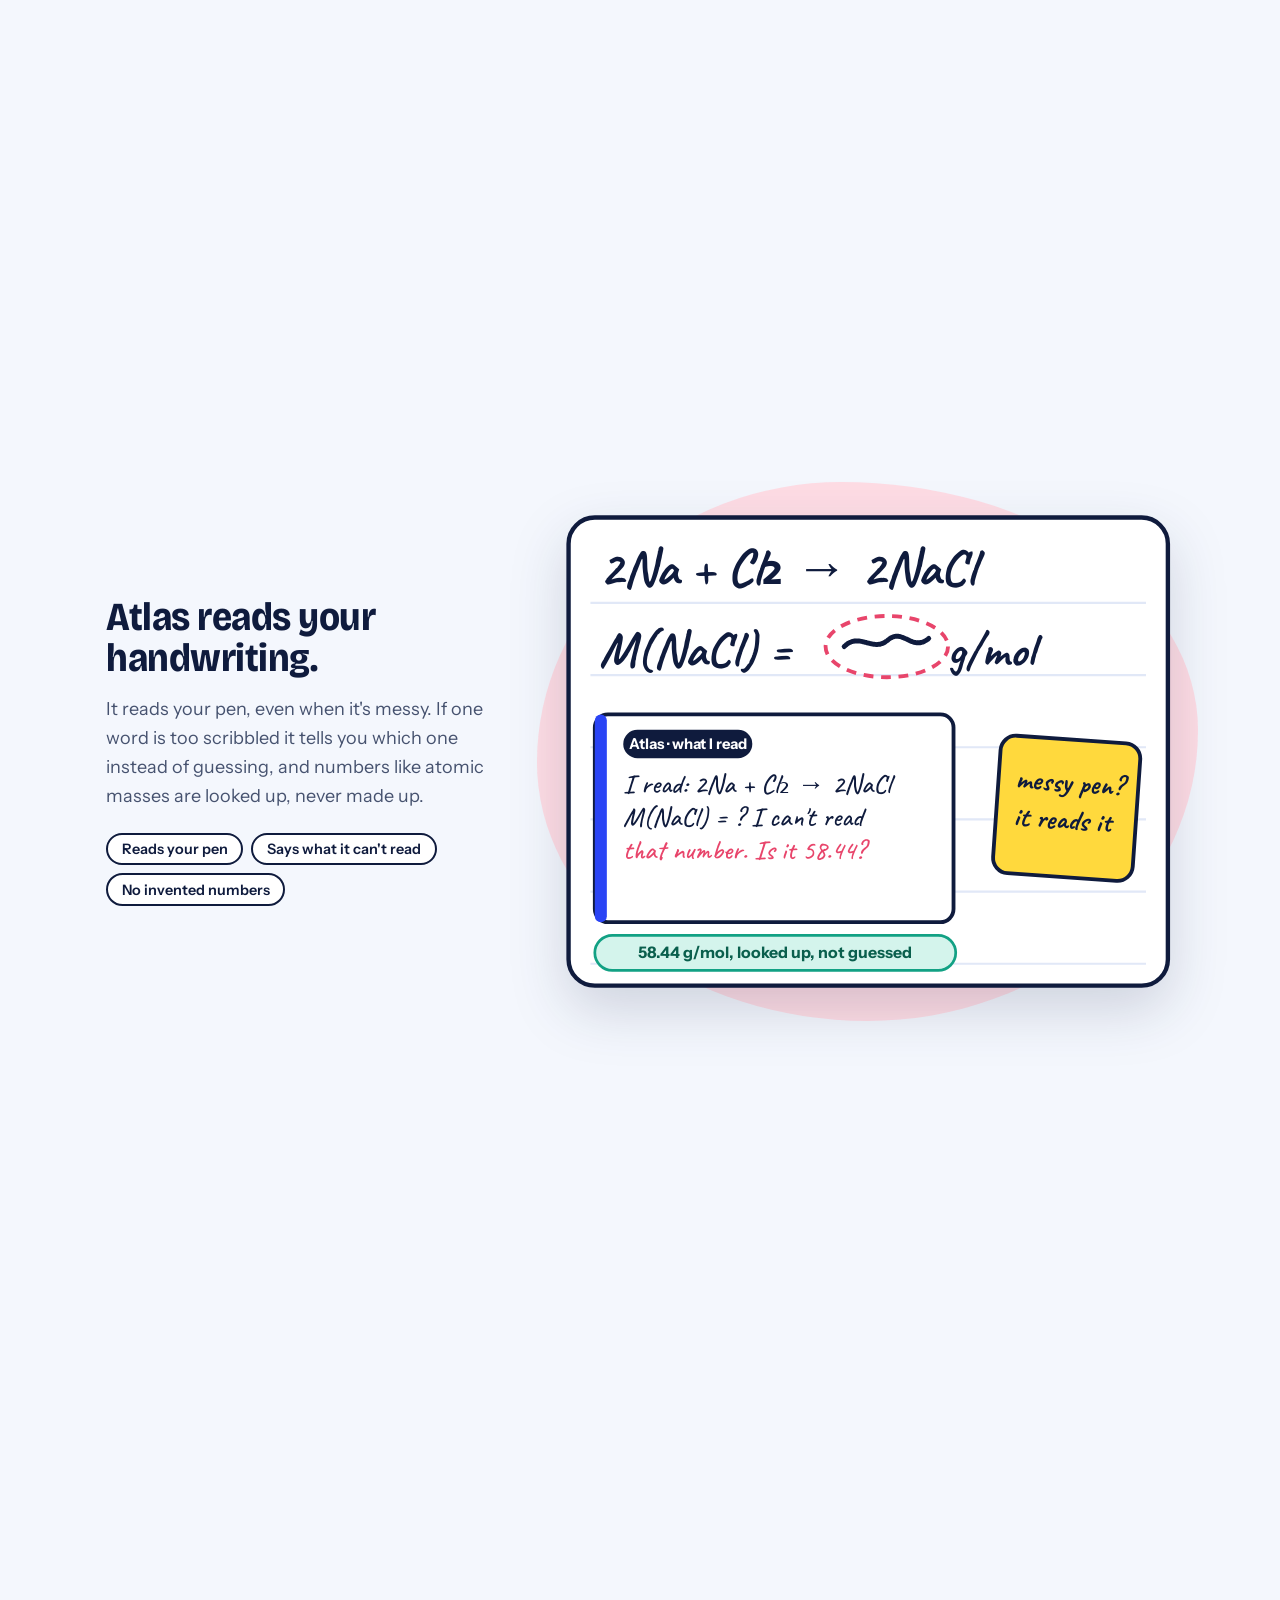
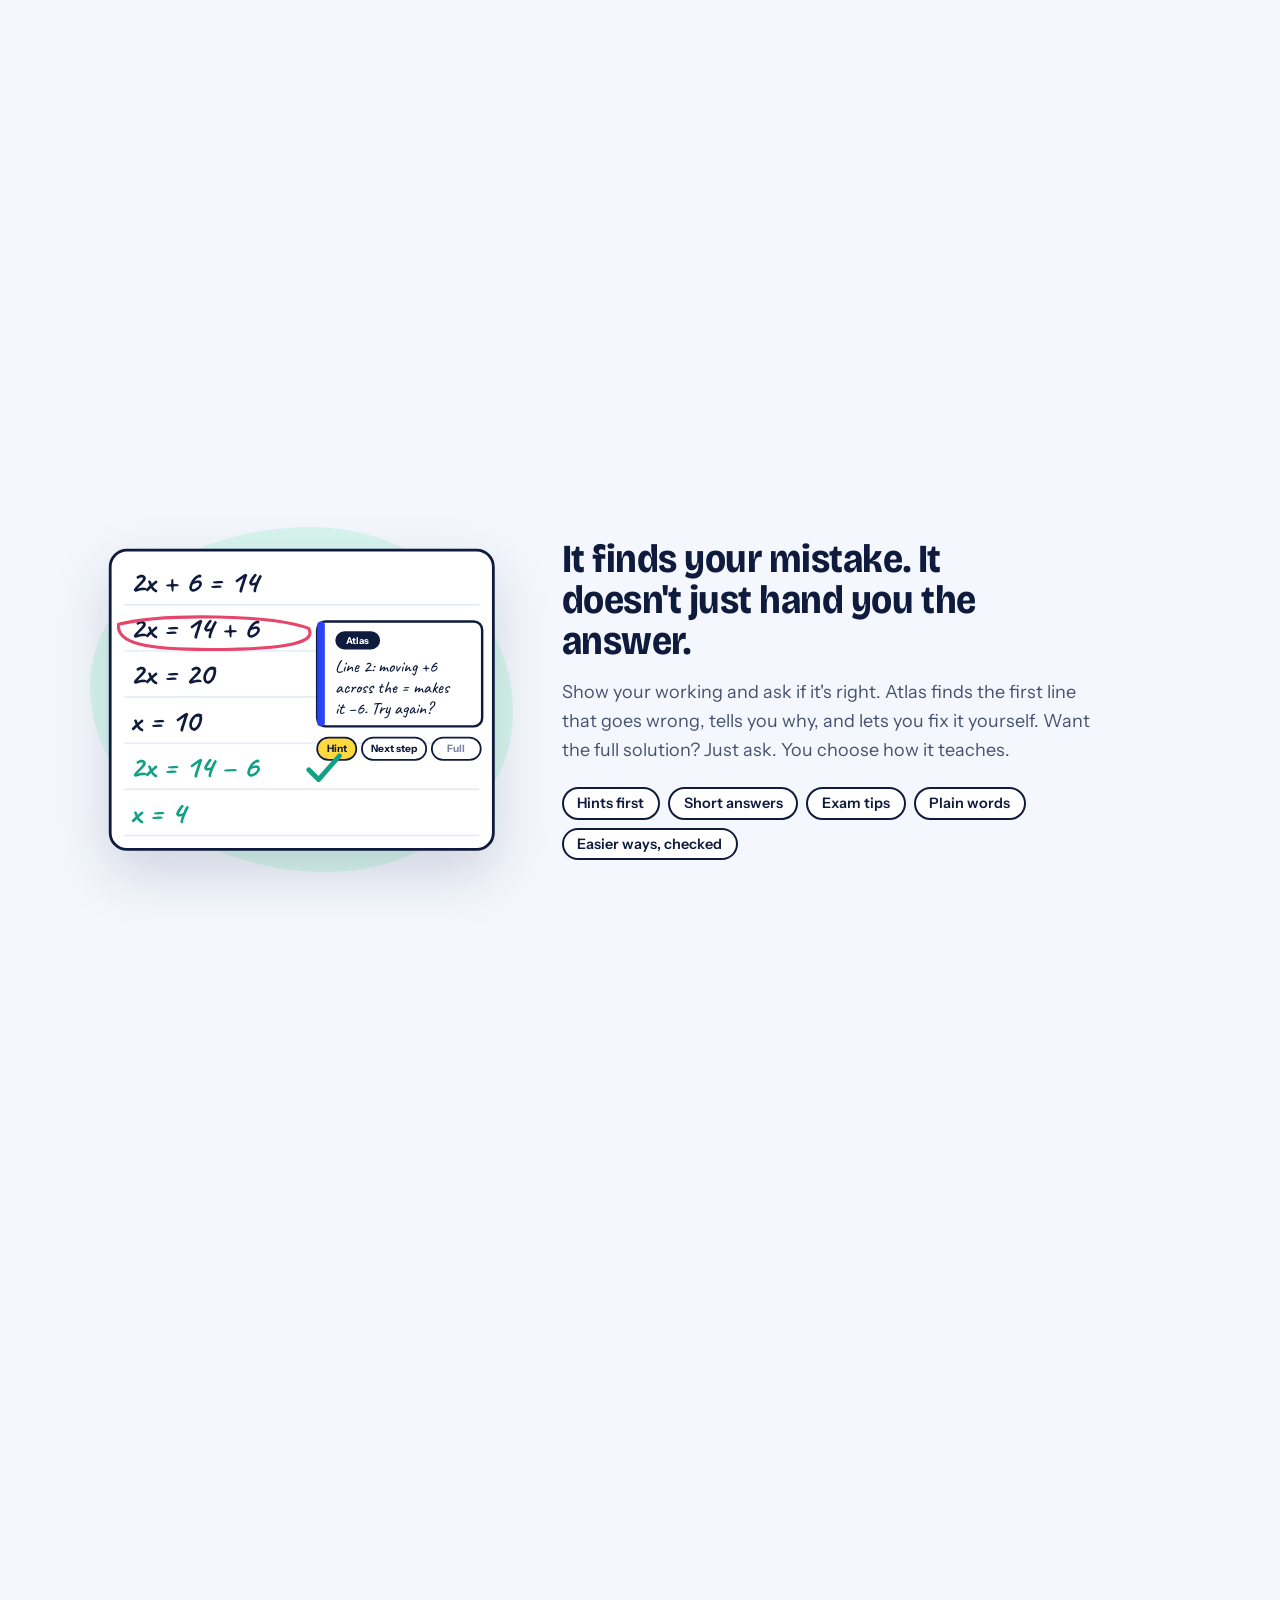
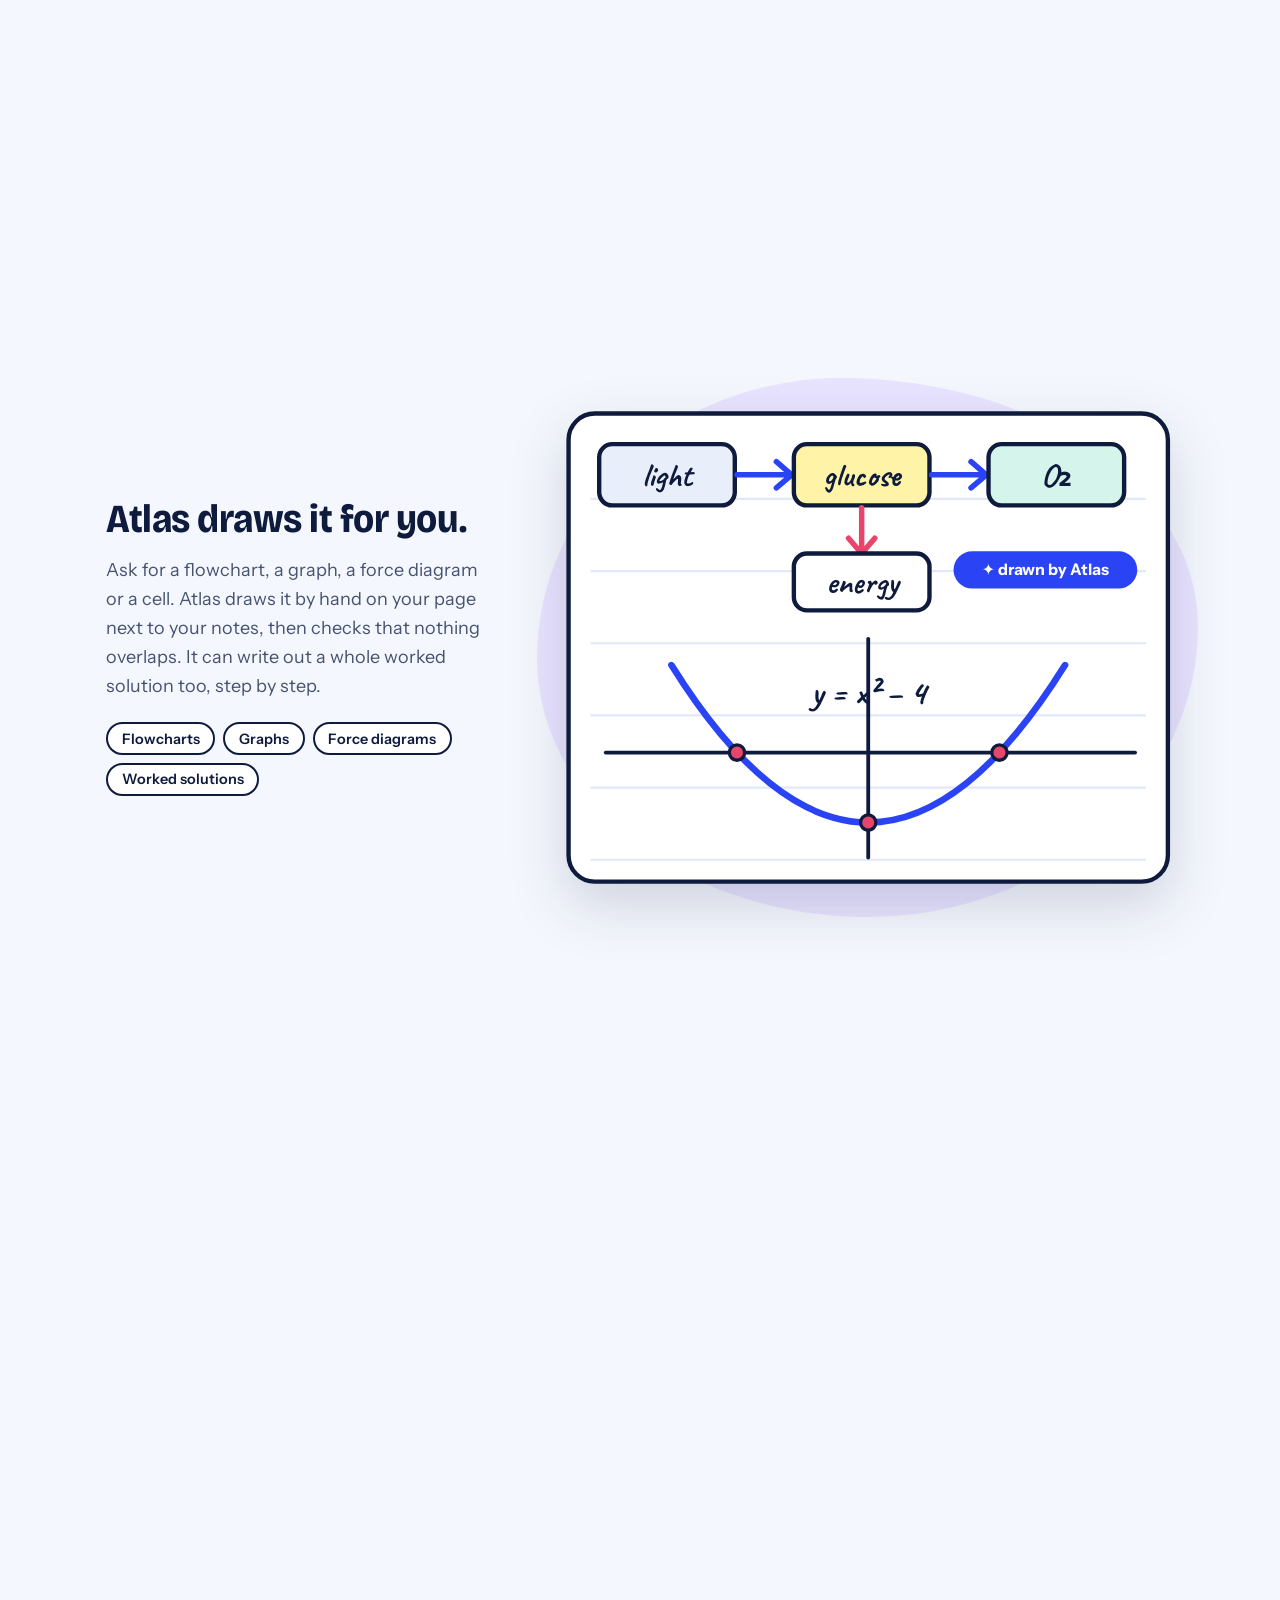
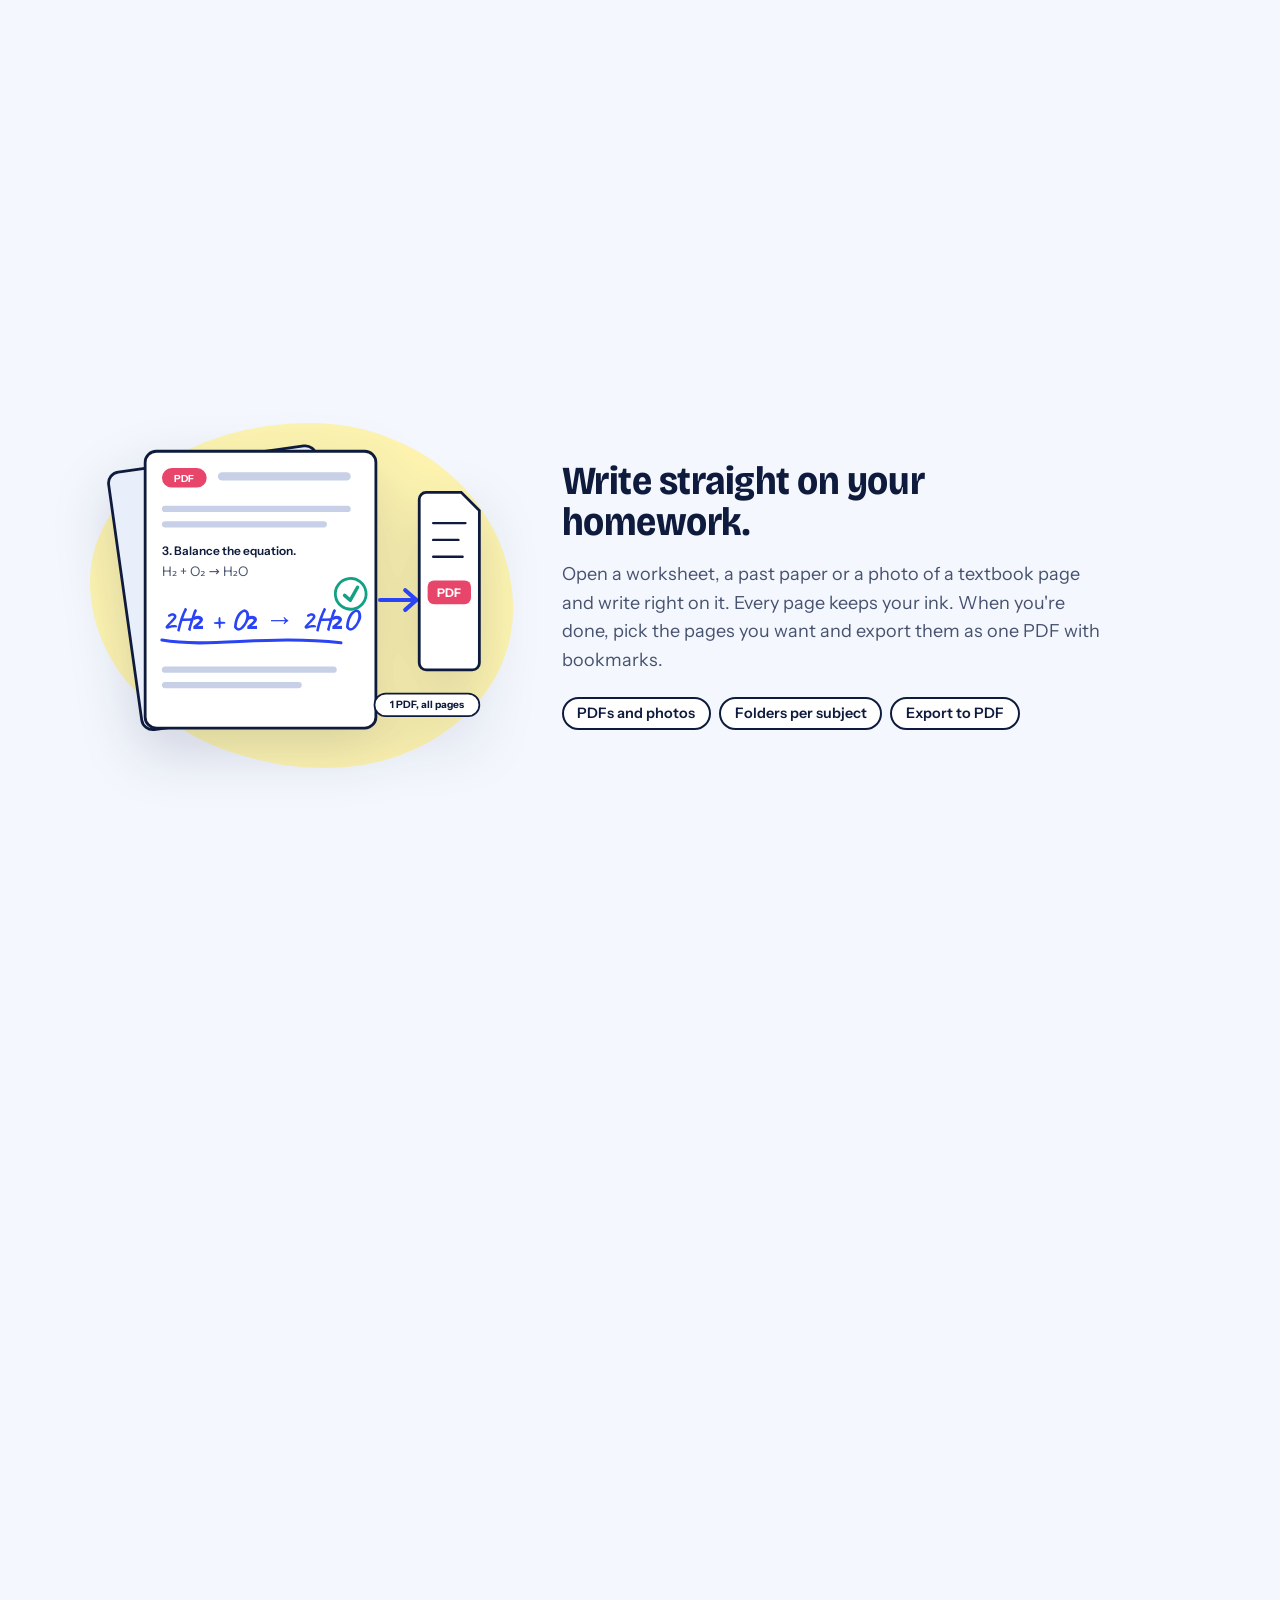
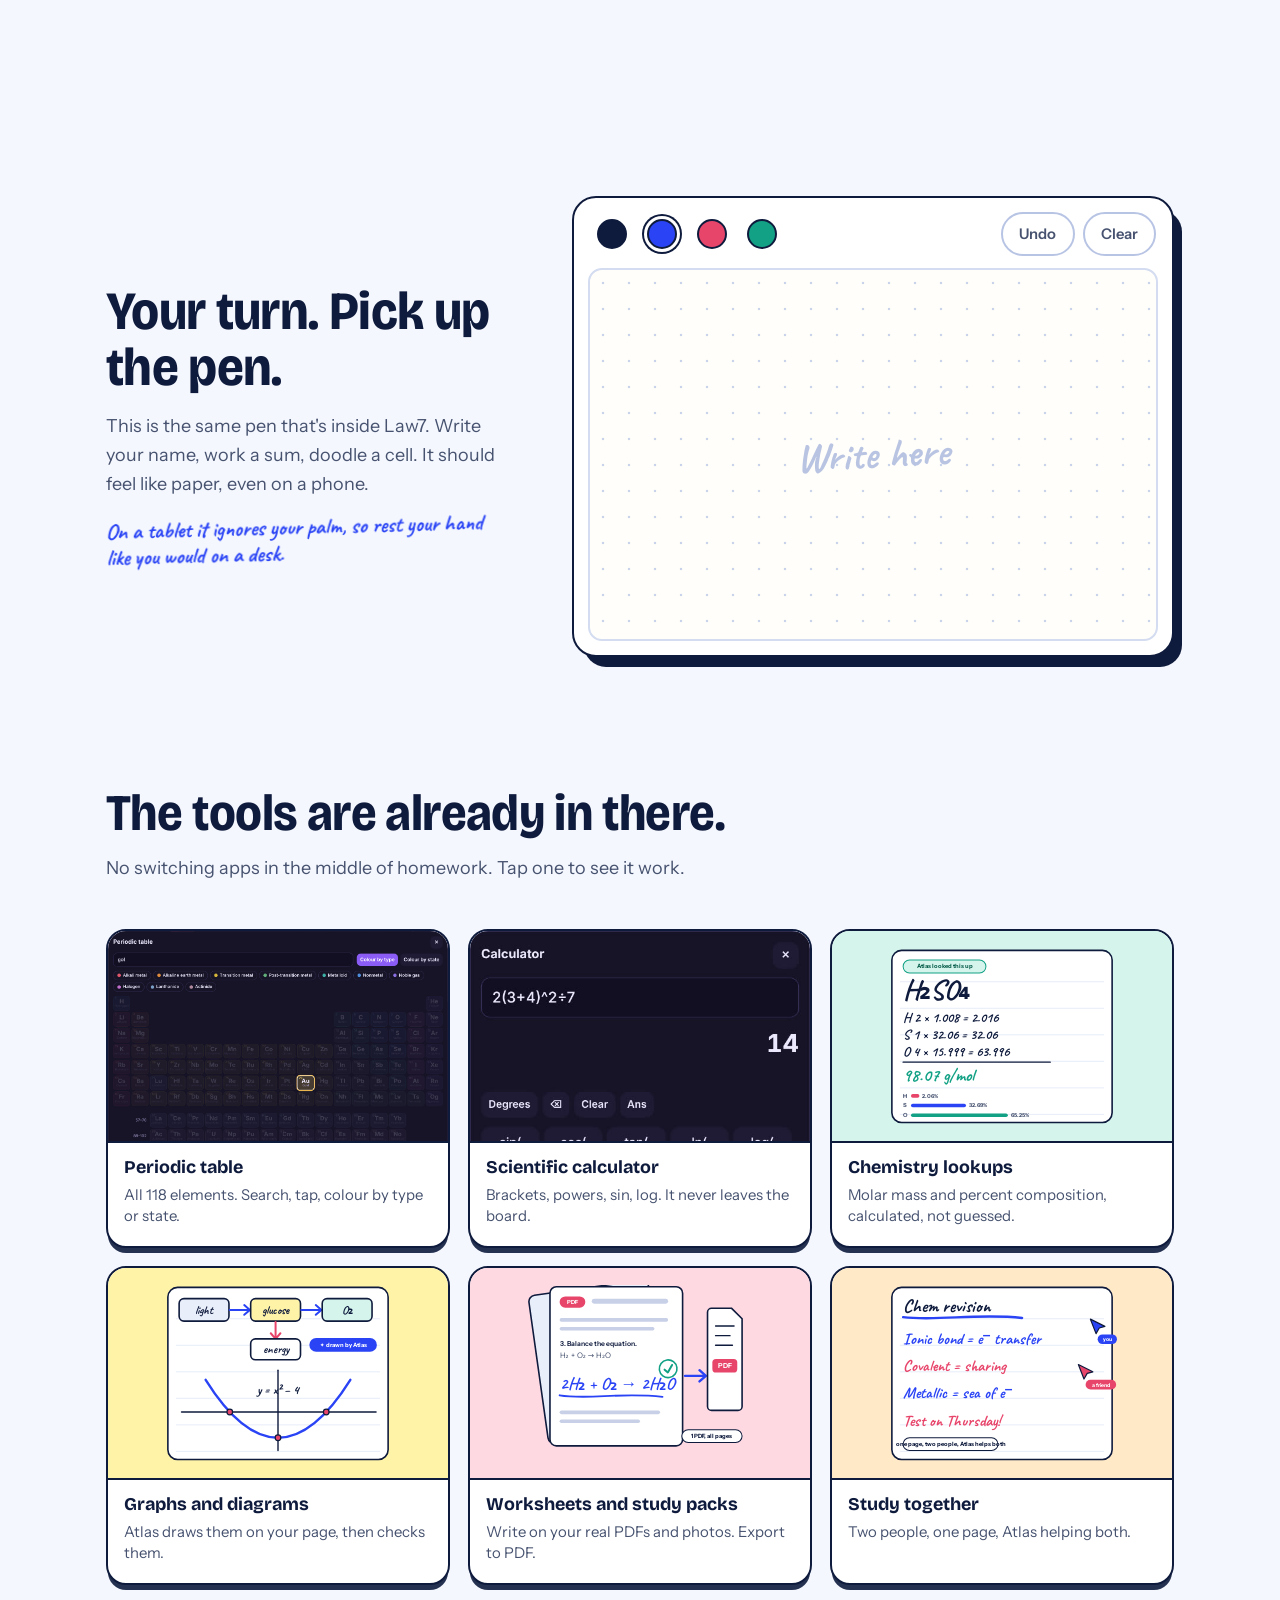
==== commit 941f1f28: "Projects: AAPS link, hover animations, resistant pull between Law7 and the projects room, simpler bl" ====
--- a/index.html
+++ b/index.html
@@ -309,7 +309,7 @@
 </section>
 <aside class="door" aria-labelledby="doorH"><div class="wrap">
   <div><span class="hand">psst, one more thing</span><h2 id="doorH">I build other stuff too</h2><p>A home server, a Discord community, a screensaver that locks my PC and more. They live in their own room, away from Law7.</p></div>
-  <a class="btn" href="projects.html">See my other projects</a>
+  <div><a class="btn" href="projects.html">See my other projects</a><span class="pullhint">or just keep scrolling down</span></div>
 </div></aside>
 
 </main>
@@ -322,5 +322,6 @@
 <script src="js/showcase.js"></script>
 <script src="js/tiles.js"></script>
 <script src="js/main.js"></script>
+<script src="js/pull.js"></script>
 </body>
 </html>
--- a/css/site.css
+++ b/css/site.css
@@ -222,7 +222,7 @@
 .bbus li{position:relative;font:700 .92rem/1 var(--body);padding:.62em 1em;border-radius:12px;background:rgba(255,255,255,.1);border:2px solid rgba(255,255,255,.22);align-self:flex-start}
 .bbus li::before{content:"";position:absolute;left:-28px;top:50%;width:26px;border-top:3px dashed rgba(255,255,255,.35)}
 .bbus li.more{background:none;border-style:dashed;color:#9FB0EA}
-.pcard.wide{grid-column:span 7}.pcard.half{grid-column:span 5}.pcard.five{grid-column:span 5}.pcard.four{grid-column:span 4}.pcard.three{grid-column:span 3}.pcard.old{grid-column:1/-1;flex-direction:row;background:#F3F5FB;border-style:dashed;box-shadow:none}
+.pcard.wide{grid-column:span 7}.pcard.half{grid-column:span 5}.pcard.six{grid-column:span 6}.pcard.strip{grid-column:1/-1}.pcard.old{grid-column:1/-1;flex-direction:row;background:#F3F5FB;border-style:dashed;box-shadow:none}
 .pmedia{background:var(--tint,#DCE5FF);border-bottom:2px solid var(--ink);display:block;line-height:0;overflow:hidden}
 .pmedia img,.pmedia video{width:100%;display:block;aspect-ratio:16/10;object-fit:cover;object-position:top}
 .pcard.old .pmedia{flex:none;width:40%;border-bottom:0;border-right:2px dashed var(--ink);display:grid;place-items:center}
@@ -241,8 +241,8 @@
 .ptags{display:flex;flex-wrap:wrap;gap:8px;margin:16px 0 0;padding:0;list-style:none}
 .ptags li{font:600 .82rem/1 var(--body);padding:.5em .85em;border-radius:99px;background:var(--paper);border:2px solid var(--grid);color:var(--ink2)}
 .pgo{display:inline-block;margin-top:14px;font:700 1.1rem/1 var(--hand);color:var(--cobalt)}
-@media(max-width:980px){.pcard.wide,.pcard.half{grid-column:1/-1}.pcard.five,.pcard.four{grid-column:span 6}.pcard.three{grid-column:1/-1}.pcard.old{grid-column:1/-1}.pcard.base{flex-direction:column;align-items:flex-start}.bbus{width:100%}}
-@media(max-width:640px){.pcard.five,.pcard.four,.pcard.three{grid-column:1/-1}.pcard.old{flex-direction:column}.pcard.old .pmedia{width:100%;border-right:0;border-bottom:2px dashed var(--ink)}.bbus .core{width:68px;height:68px}}
+@media(max-width:980px){.pcard.wide,.pcard.half{grid-column:1/-1}.pcard.six{grid-column:span 6}.pcard.strip{grid-column:1/-1}.pcard.old{grid-column:1/-1}.pcard.base{flex-direction:column;align-items:flex-start}.bbus{width:100%}}
+@media(max-width:640px){.pcard.six,.pcard.strip{grid-column:1/-1}.pcard.old{flex-direction:column}.pcard.old .pmedia{width:100%;border-right:0;border-bottom:2px dashed var(--ink)}.bbus .core{width:68px;height:68px}}
 @media(prefers-reduced-motion:reduce){.cue .mouse i,.hint.nudge .arr{animation:none}.pcard{transition:none}}
 
 /* a handwritten aside */
@@ -412,7 +412,7 @@
 .story-side .subjects li:nth-child(3n+2){background:#DCE5FF;border-color:var(--ink);color:var(--ink)}
 
 /* old card: portrait picture on the left */
-.pcard.old .pmedia img{aspect-ratio:auto;height:100%;min-height:220px;object-fit:cover;object-position:center top}
+
 .pcard.nopic{background:var(--tint,#DCE5FF)}
 /* the "door" at the very end of the landing page */
 .door{background:var(--night);color:#fff;padding:clamp(54px,8vw,96px) 0;margin-top:0;position:relative;overflow:hidden}
@@ -449,3 +449,72 @@
 .pj .pcard.old .pst.old{background:#2B3361;color:#C3CCEA;border-color:#6B77A8}
 .pj .pnote{margin:clamp(28px,4vw,44px) 0 clamp(60px,8vw,100px);font:600 1.3rem/1.3 var(--hand);color:#9FB0EA;max-width:34em}
 .pj footer{background:#070B20}
+
+/* even spacing whatever the text length: picture on top, text fills, link sits at the bottom */
+.pbody{flex:1}
+.pbody p{margin-bottom:0}
+.pgo{margin-top:auto;padding-top:14px}
+.pcard.old .pbody{justify-content:center}
+.pcard.old .pmedia{display:block;position:relative;aspect-ratio:16/10;align-self:stretch;height:auto}
+.pcard.old .pmedia img{position:absolute;inset:0;width:100%;height:100%;aspect-ratio:auto;object-fit:cover;object-position:center}
+.pmedia img,.pmedia video{aspect-ratio:16/10;object-fit:cover;object-position:center top}
+.pcard.strip{flex-direction:row;align-items:center;gap:clamp(16px,3vw,40px)}
+.pcard.strip .pbody{flex-direction:row;align-items:center;flex-wrap:wrap;gap:12px 32px;padding:clamp(18px,2.4vw,26px) clamp(20px,3vw,34px)}
+.pcard.strip .ptop{flex:none;gap:14px}
+.pcard.strip p{margin:0;flex:1 1 280px}
+
+/* ---------- hover life on the projects page (mouse only) ---------- */
+.pgo .arr{display:inline-block;transition:transform .25s cubic-bezier(.3,1.6,.5,1)}
+.pcard .pmedia img,.pcard .pmedia video{transition:transform .6s cubic-bezier(.2,.7,.2,1)}
+.pcard .pst{transition:transform .25s cubic-bezier(.3,1.6,.5,1)}
+.pcard.old .pmedia{transition:filter .4s}
+.bbus .core,.bbus li{transition:transform .3s cubic-bezier(.3,1.5,.5,1),background .3s}
+@media(hover:hover){
+  .pcard:hover{transform:translate(-2px,-4px) rotate(var(--tilt,0deg));box-shadow:9px 13px 0 -2px var(--ink)}
+  .pj .pcard:hover{box-shadow:9px 13px 0 -2px var(--hi)}
+  .pj .pcard.base:hover{box-shadow:9px 13px 0 -2px var(--cobalt)}
+  .pj .pcard.old:hover{box-shadow:9px 13px 0 -2px rgba(255,255,255,.18)}
+  .pcard.link:hover .pmedia img{transform:scale(1.06)}
+  .pcard:hover .pst{transform:scale(1.1) rotate(-3deg)}
+  .pcard.link:hover .pgo .arr{transform:translate(4px,-4px)}
+  .pcard.old.link:hover .pmedia{filter:saturate(1)}
+  .pcard.base:hover .core{transform:rotate(5deg) scale(1.08)}
+  .pcard.base:hover .bbus li{transform:translateX(8px)}
+  .pcard.base:hover .bbus li:nth-child(2){transition-delay:.04s}
+  .pcard.base:hover .bbus li:nth-child(3){transition-delay:.08s}
+  .pcard.base:hover .bbus li:nth-child(4){transition-delay:.12s}
+  .pcard.base:hover .bbus li:nth-child(5){transition-delay:.16s}
+  .pcard.nopic:hover h3{letter-spacing:.01em}
+}
+.pcard h3{transition:letter-spacing .25s}
+@media(prefers-reduced-motion:reduce){.pcard,.pcard *{transition:none!important}.pcard:hover{transform:none!important}}
+
+/* ---------- the resistant pull between the two rooms ---------- */
+.pullpanel{position:fixed;left:0;right:0;z-index:300;height:100vh;pointer-events:none;visibility:hidden;color:#fff;
+  --h:0px;transition:none;will-change:transform}
+.pullpanel.on,.pullpanel.pop,.pullpanel.back{visibility:visible}
+.pullpanel.bottom{bottom:0;transform:translateY(calc(100% - var(--h)));border-radius:30px 30px 0 0;
+  background:radial-gradient(circle at 20% 0%,rgba(42,68,245,.4),transparent 55%),radial-gradient(circle at 90% 100%,rgba(232,69,107,.22),transparent 50%),var(--night);
+  box-shadow:0 -10px 40px rgba(11,18,48,.35)}
+.pullpanel.top{top:0;transform:translateY(calc(var(--h) - 100%));border-radius:0 0 30px 30px;
+  background:linear-gradient(var(--paper),var(--paper));color:var(--ink);box-shadow:0 10px 40px rgba(11,18,48,.3)}
+.pullpanel.back{transition:transform .38s cubic-bezier(.3,1.4,.5,1)}
+.pullpanel.pop{transition:transform .26s cubic-bezier(.2,1.5,.4,1),border-radius .26s;transform:translateY(0);border-radius:0}
+.pp-in{position:absolute;left:0;right:0;display:flex;flex-direction:column;align-items:center;gap:6px;text-align:center;padding:0 20px}
+.pullpanel.bottom .pp-in{top:20px}.pullpanel.top .pp-in{bottom:20px}
+.pp-in b{font:600 clamp(1.25rem,3.2vw,1.7rem)/1.1 var(--hand);color:var(--hi);letter-spacing:.01em}
+.pullpanel.top .pp-in b{color:var(--cobalt)}
+.pp-arr{font:700 1.5rem/1 var(--body);animation:ppb 1s ease-in-out infinite}
+.pullpanel.bottom .pp-arr{color:#fff}.pullpanel.top .pp-arr{color:var(--ink)}
+.pullpanel.near .pp-in b{transform:scale(1.08);transition:transform .2s}
+@keyframes ppb{50%{transform:translateY(5px)}}
+.pullpanel.top .pp-arr{animation-name:ppt}@keyframes ppt{50%{transform:translateY(-5px)}}
+.pullcurtain{position:fixed;inset:0;z-index:400;pointer-events:none;opacity:1}
+.pullcurtain.night{background:var(--night)}.pullcurtain.paper{background:var(--paper)}
+.pullcurtain.go{opacity:0;transition:opacity .55s .05s ease-out}
+.popin main,.popin .door{animation:popin .6s cubic-bezier(.2,1.4,.4,1) both}
+@keyframes popin{from{transform:scale(.94);opacity:.4}to{transform:none;opacity:1}}
+.pullhint{display:block;margin-top:14px;font:600 1.2rem/1 var(--hand);color:var(--hi);opacity:.85}
+@media(prefers-reduced-motion:reduce){.pullpanel,.pullcurtain{display:none}.popin main,.popin .door{animation:none}}
+.pj .pcard.old .pgo{color:var(--hi);margin-top:14px}
+.pcard.old .pbody{justify-content:center;gap:0}
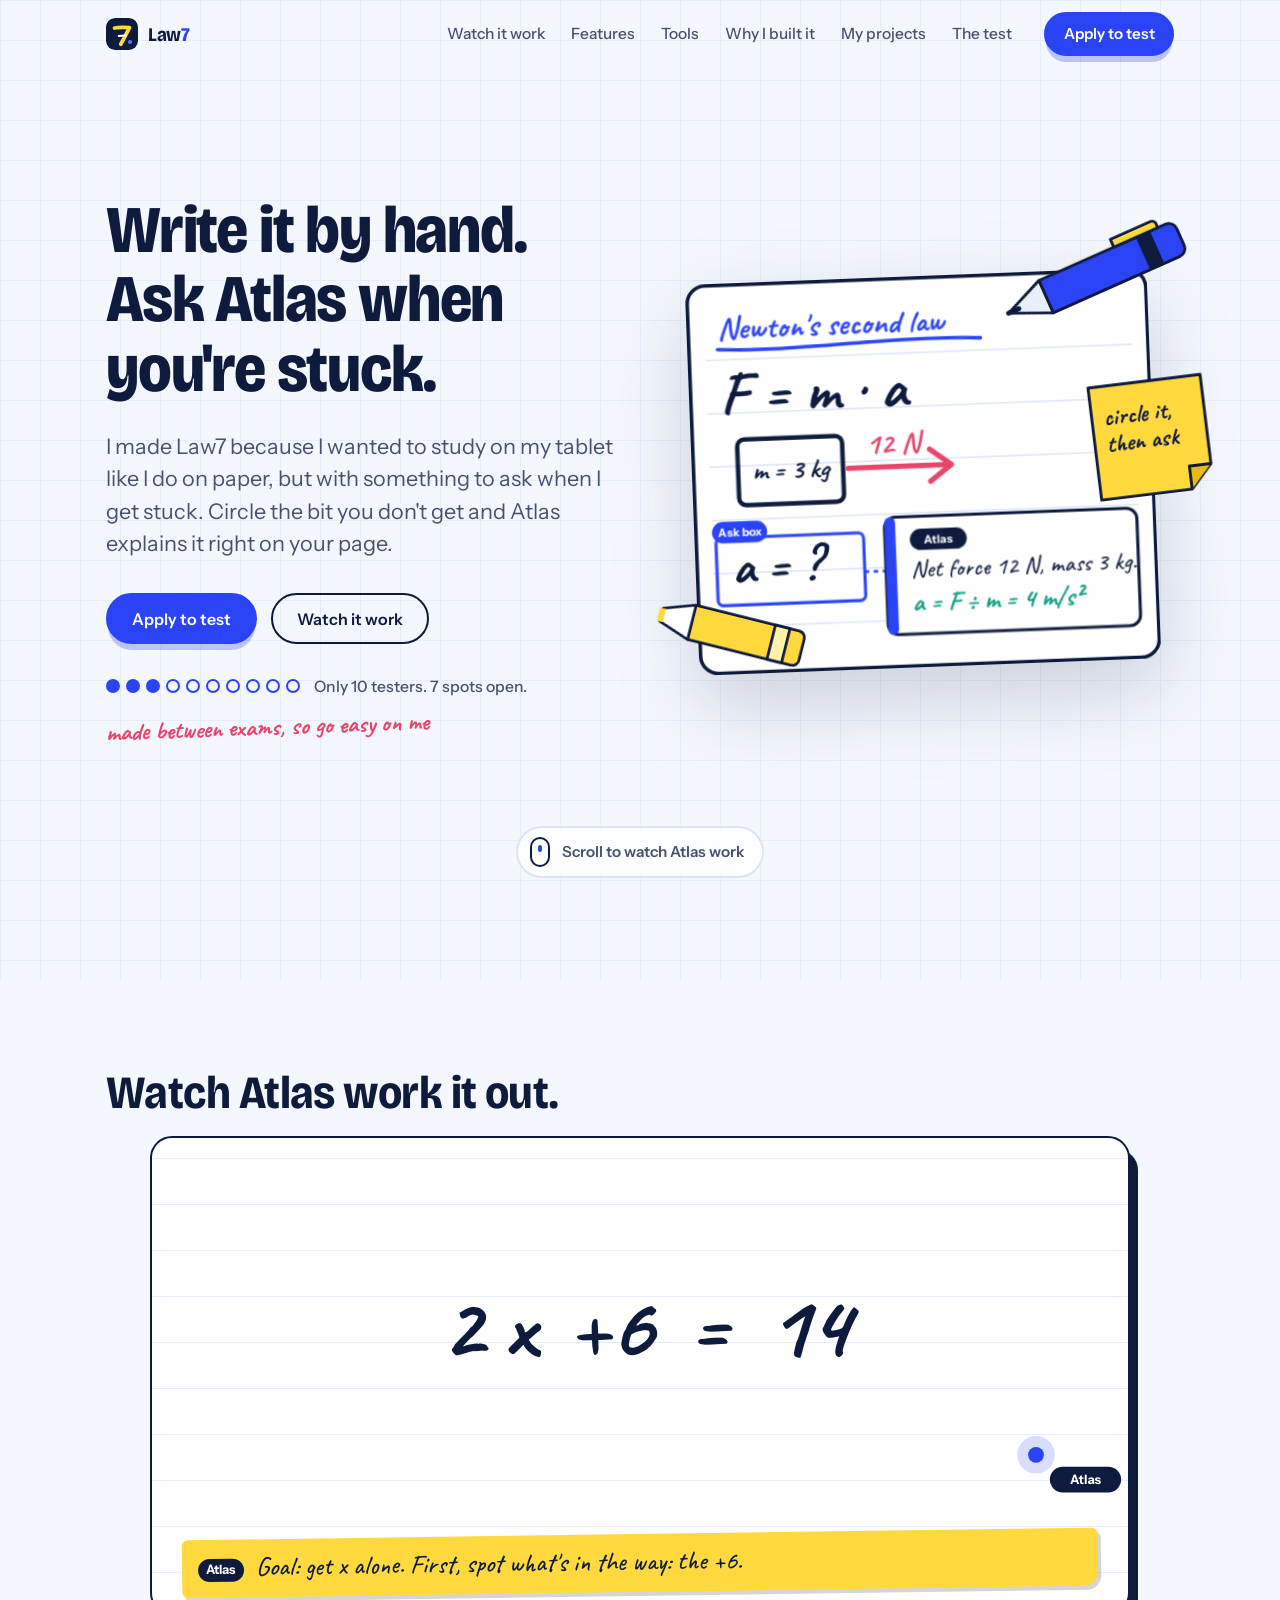
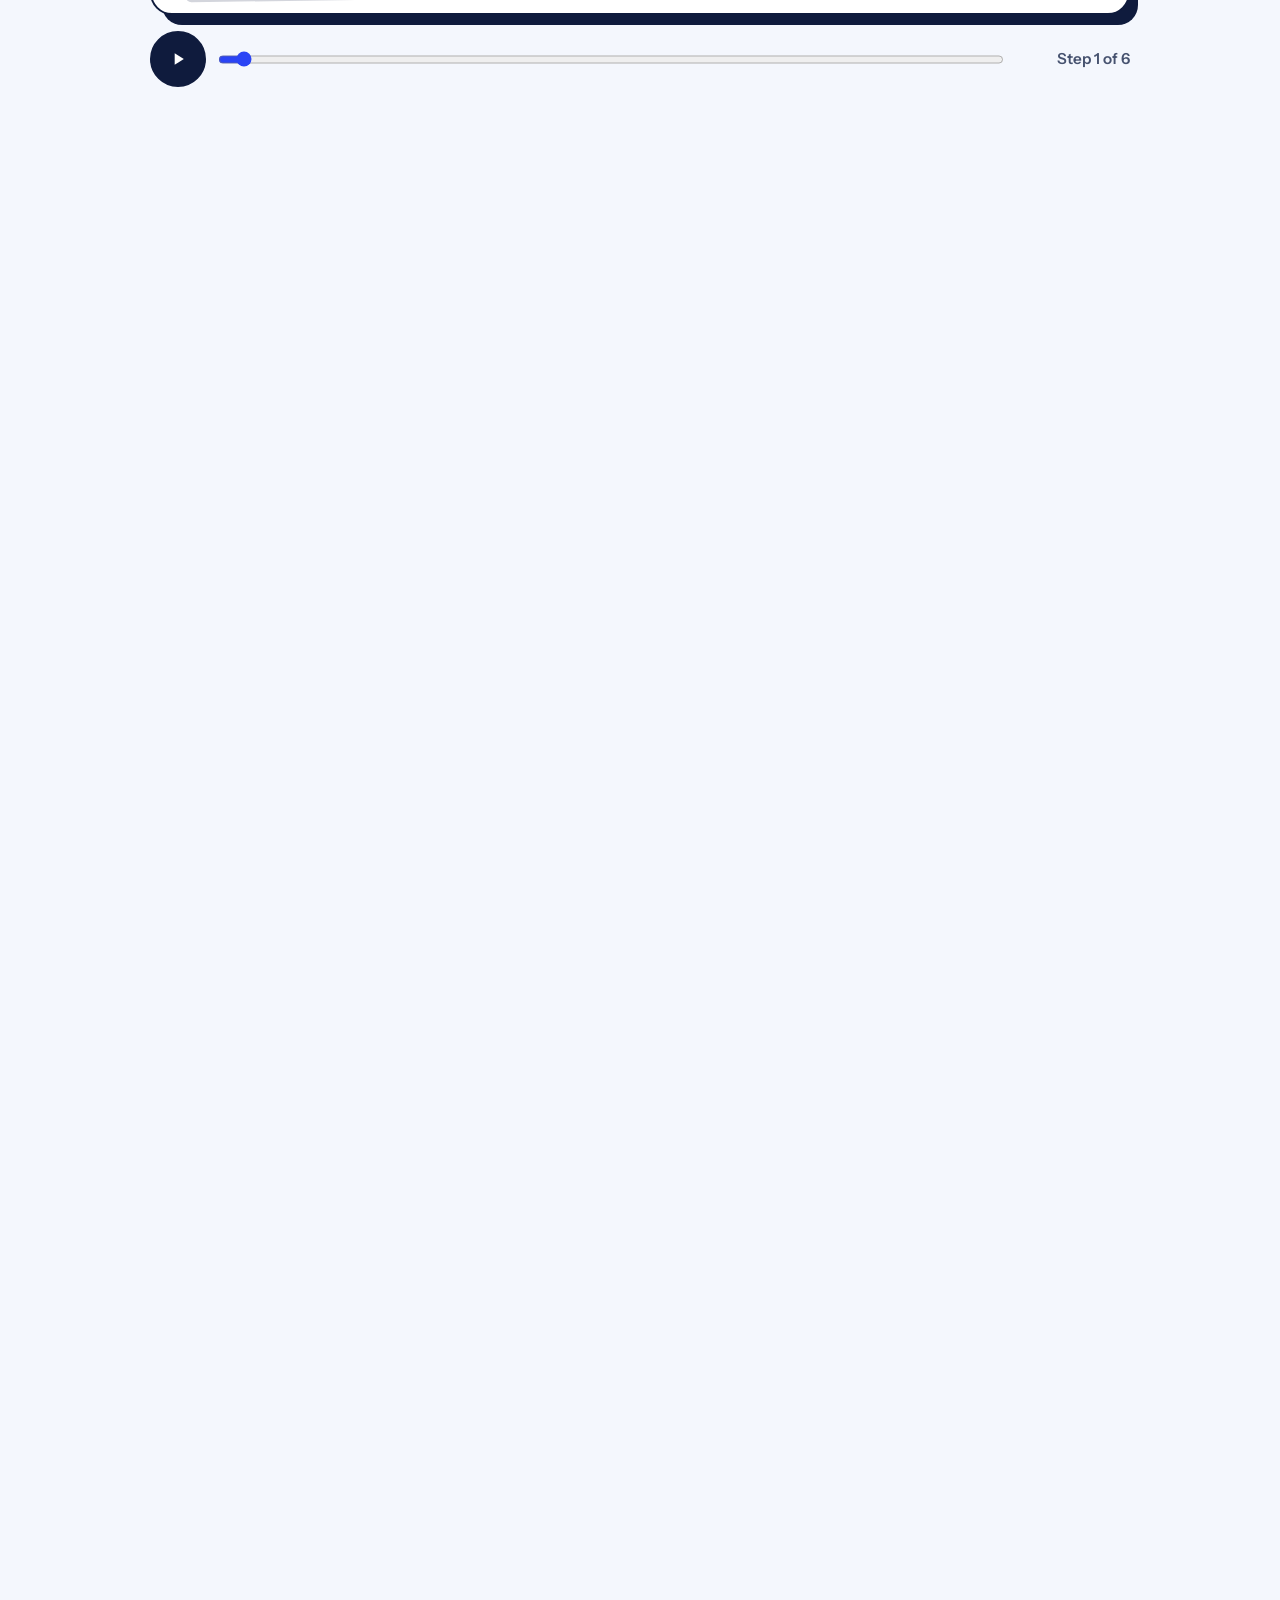
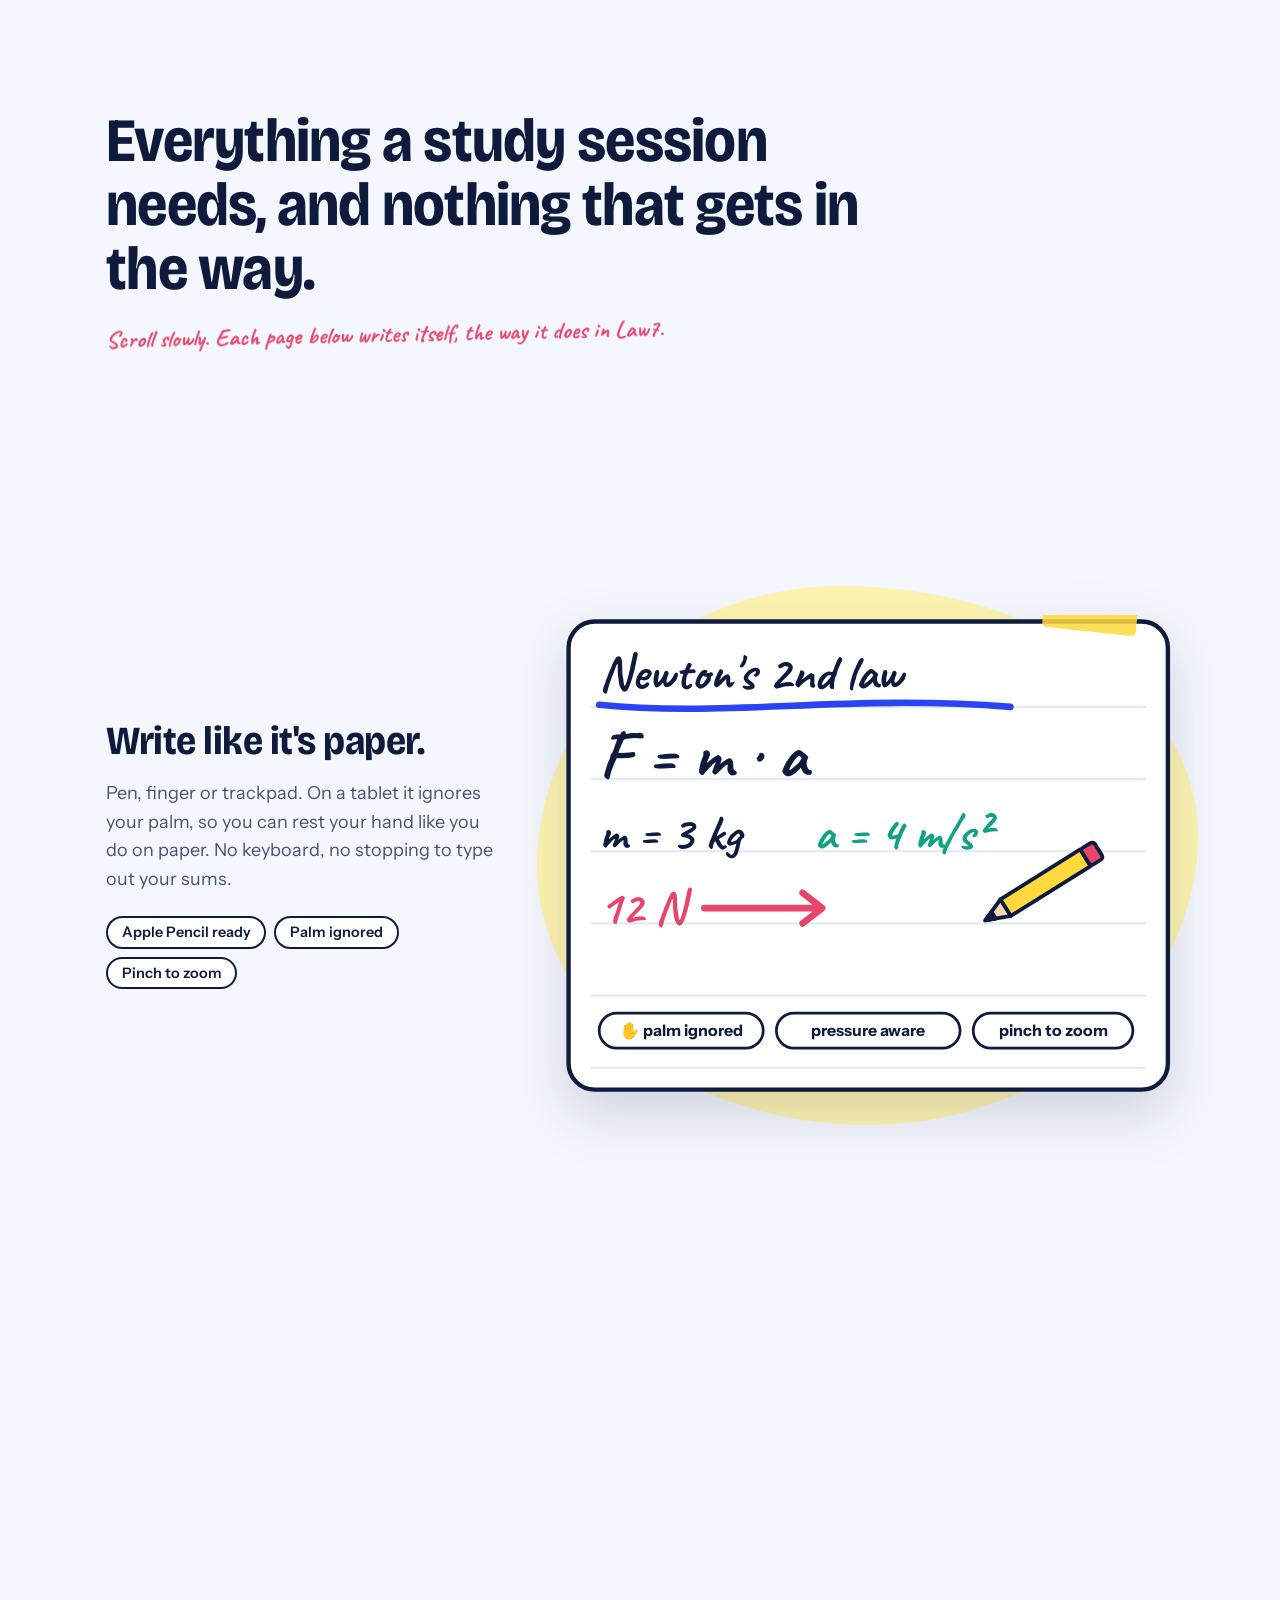
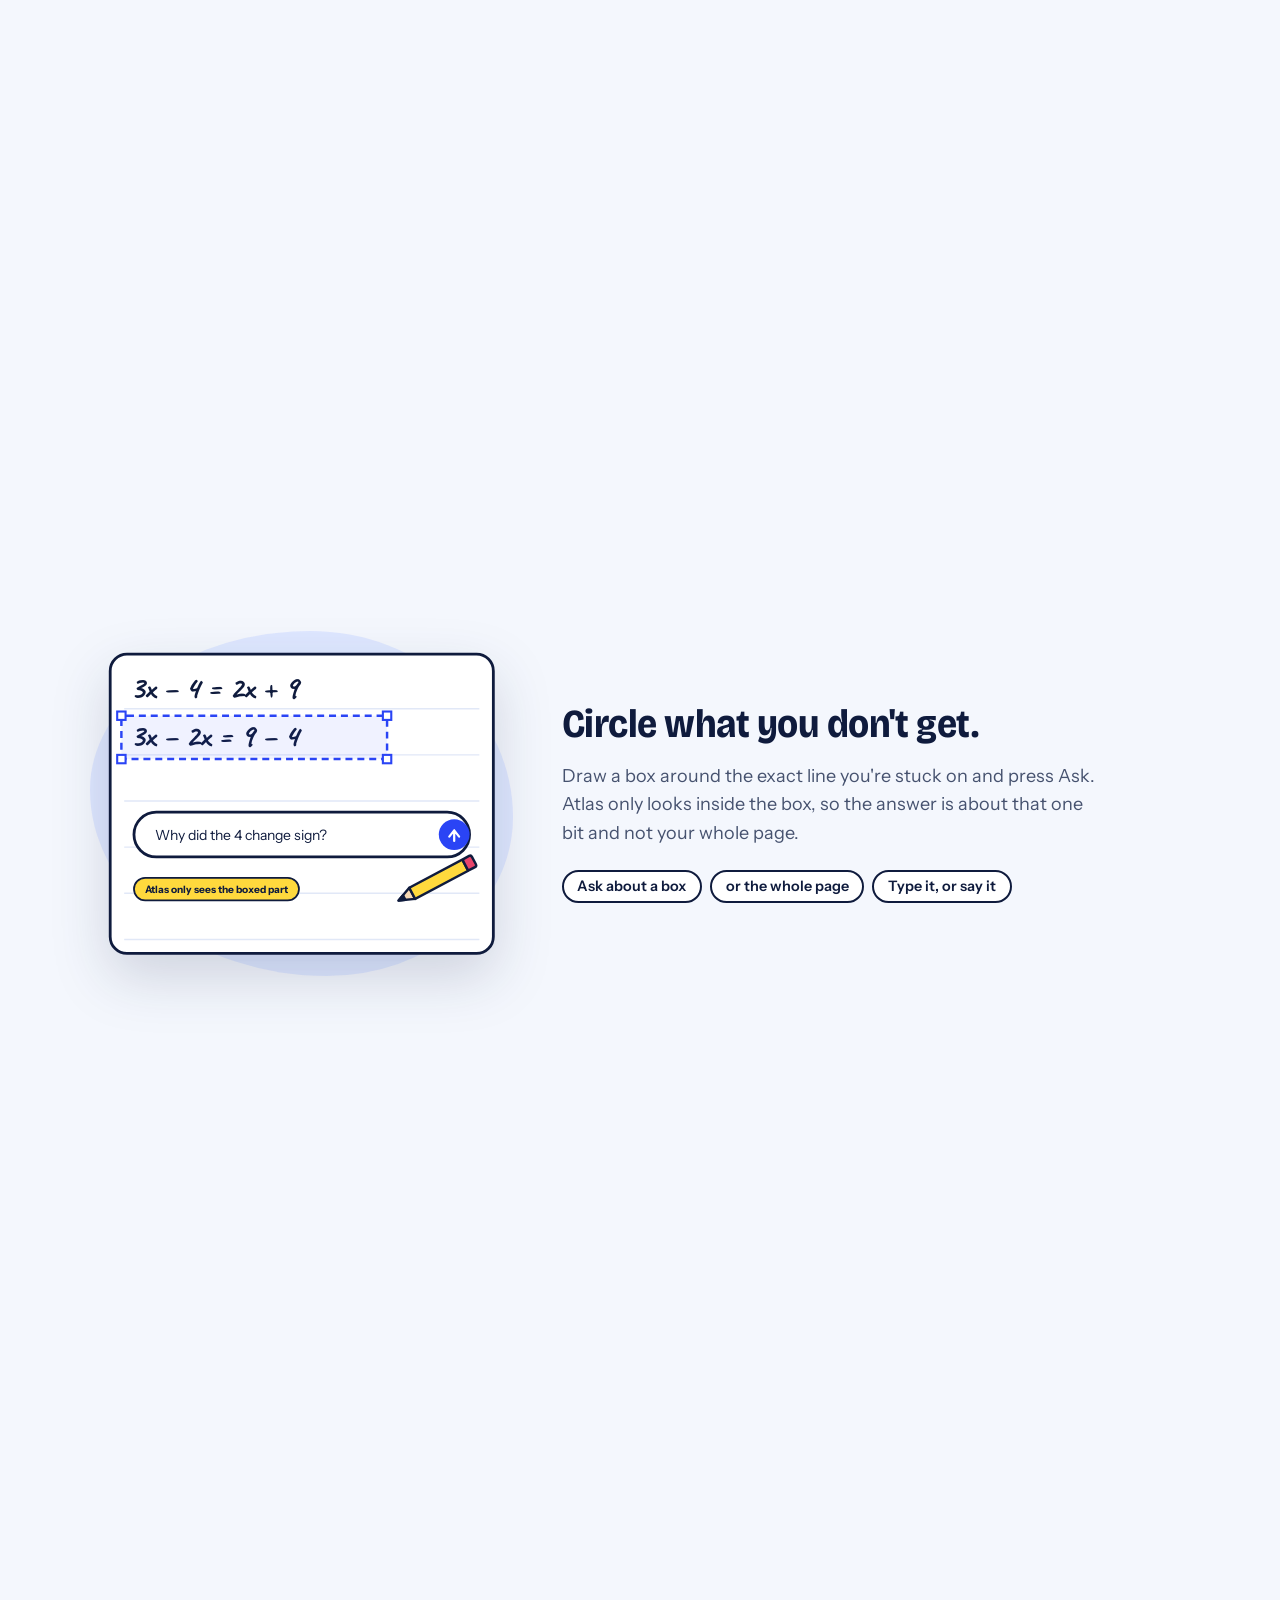
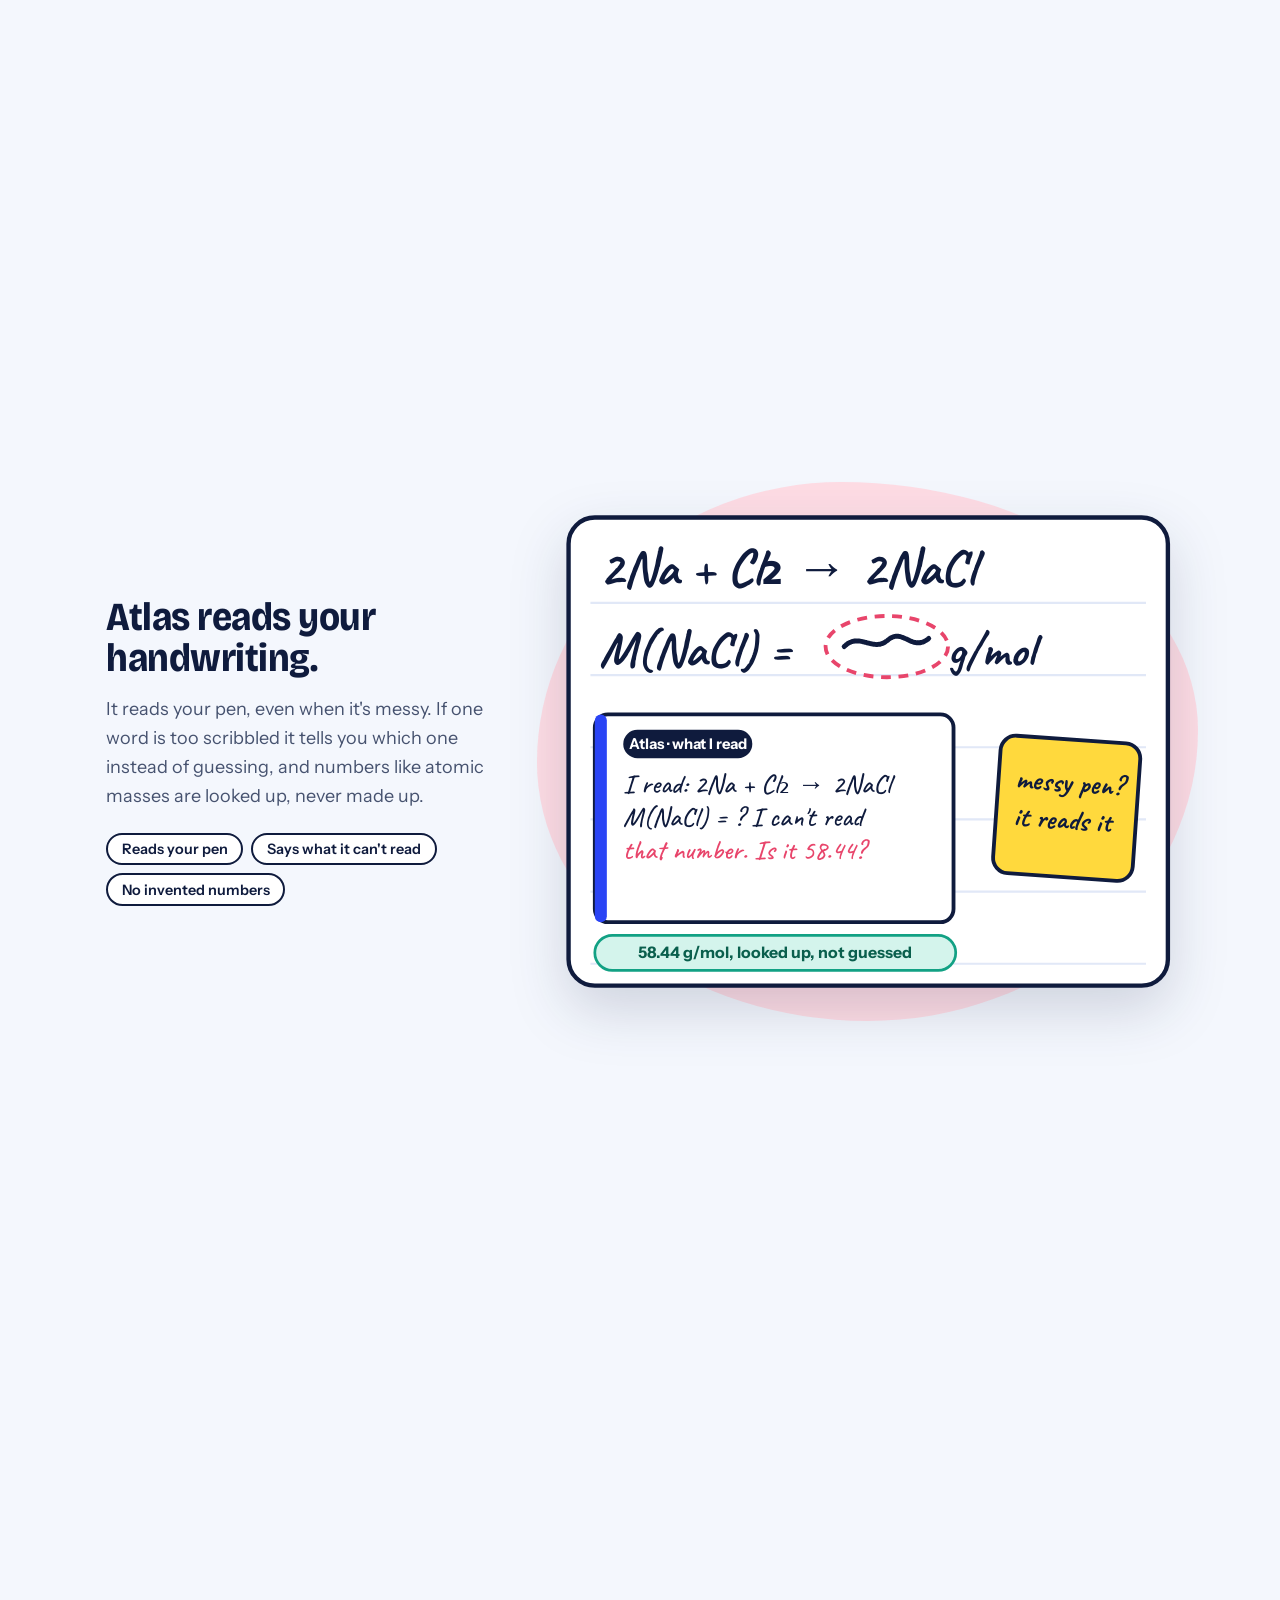
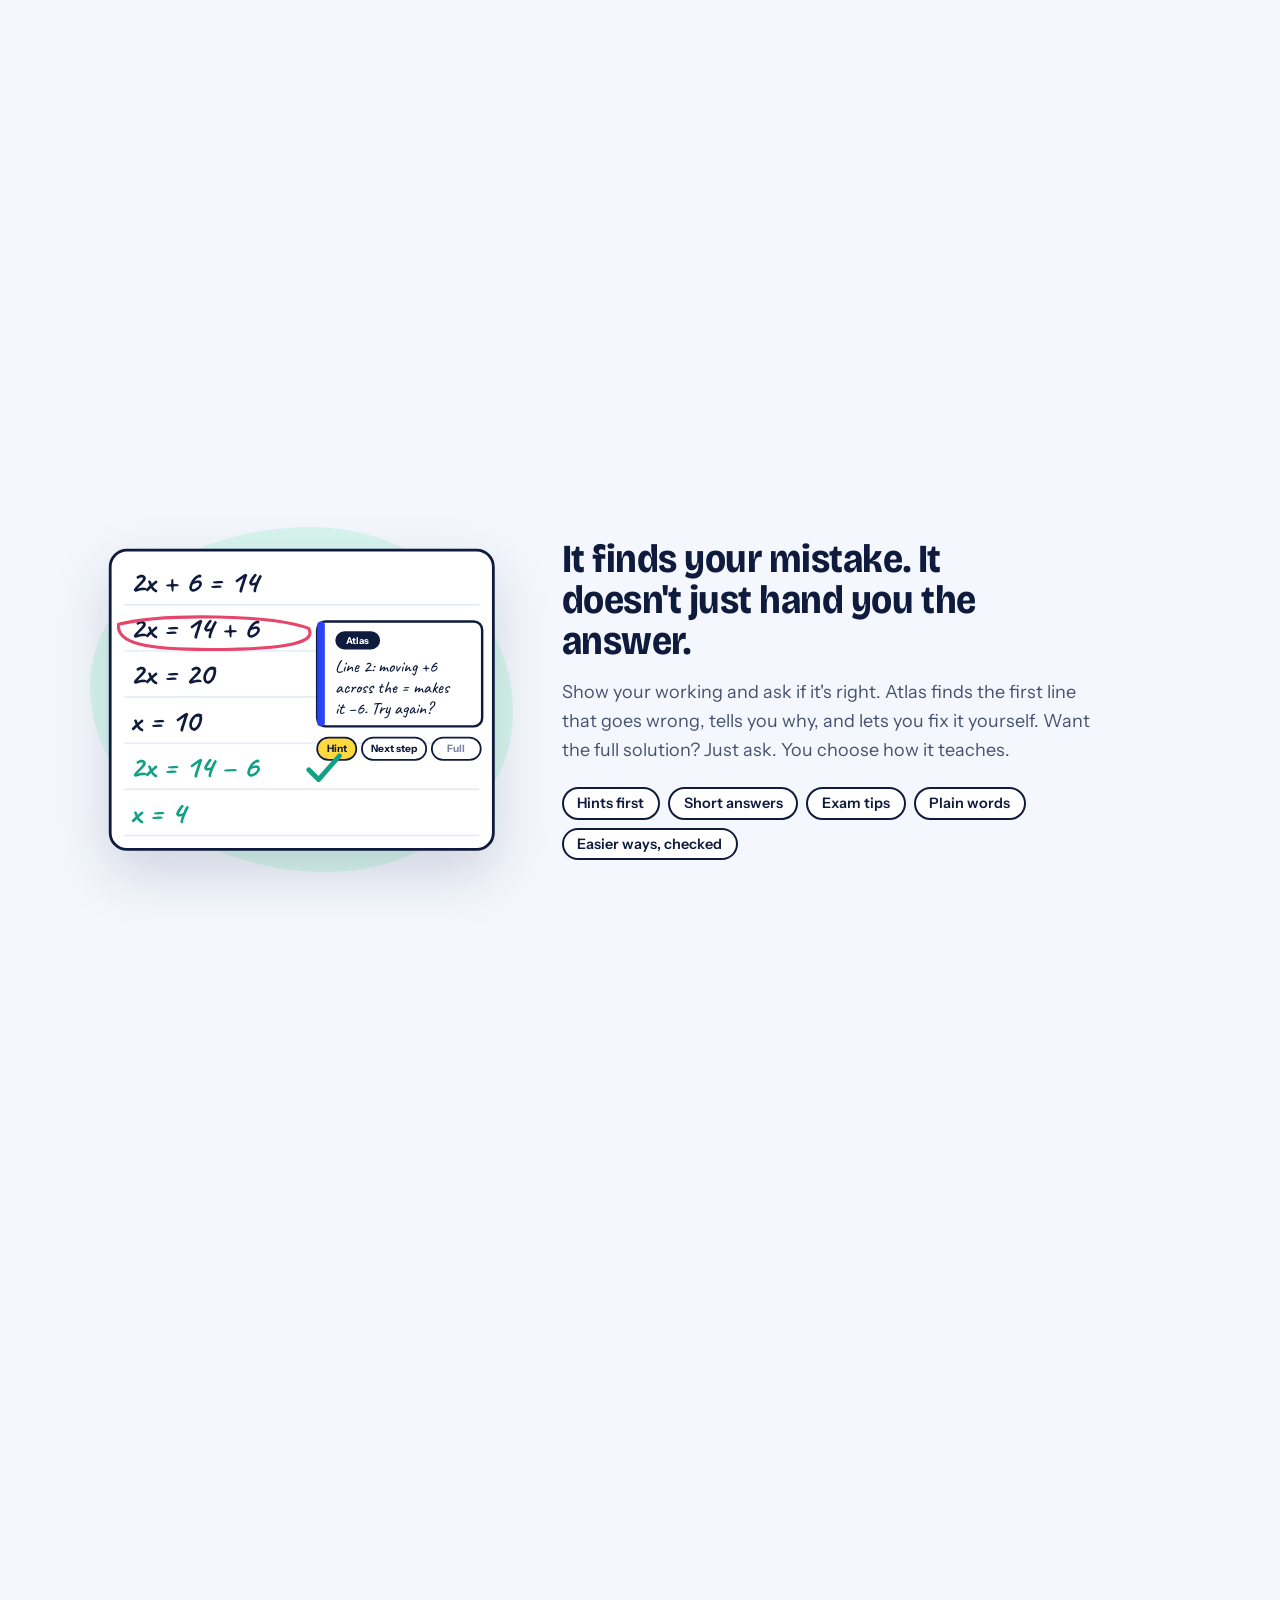
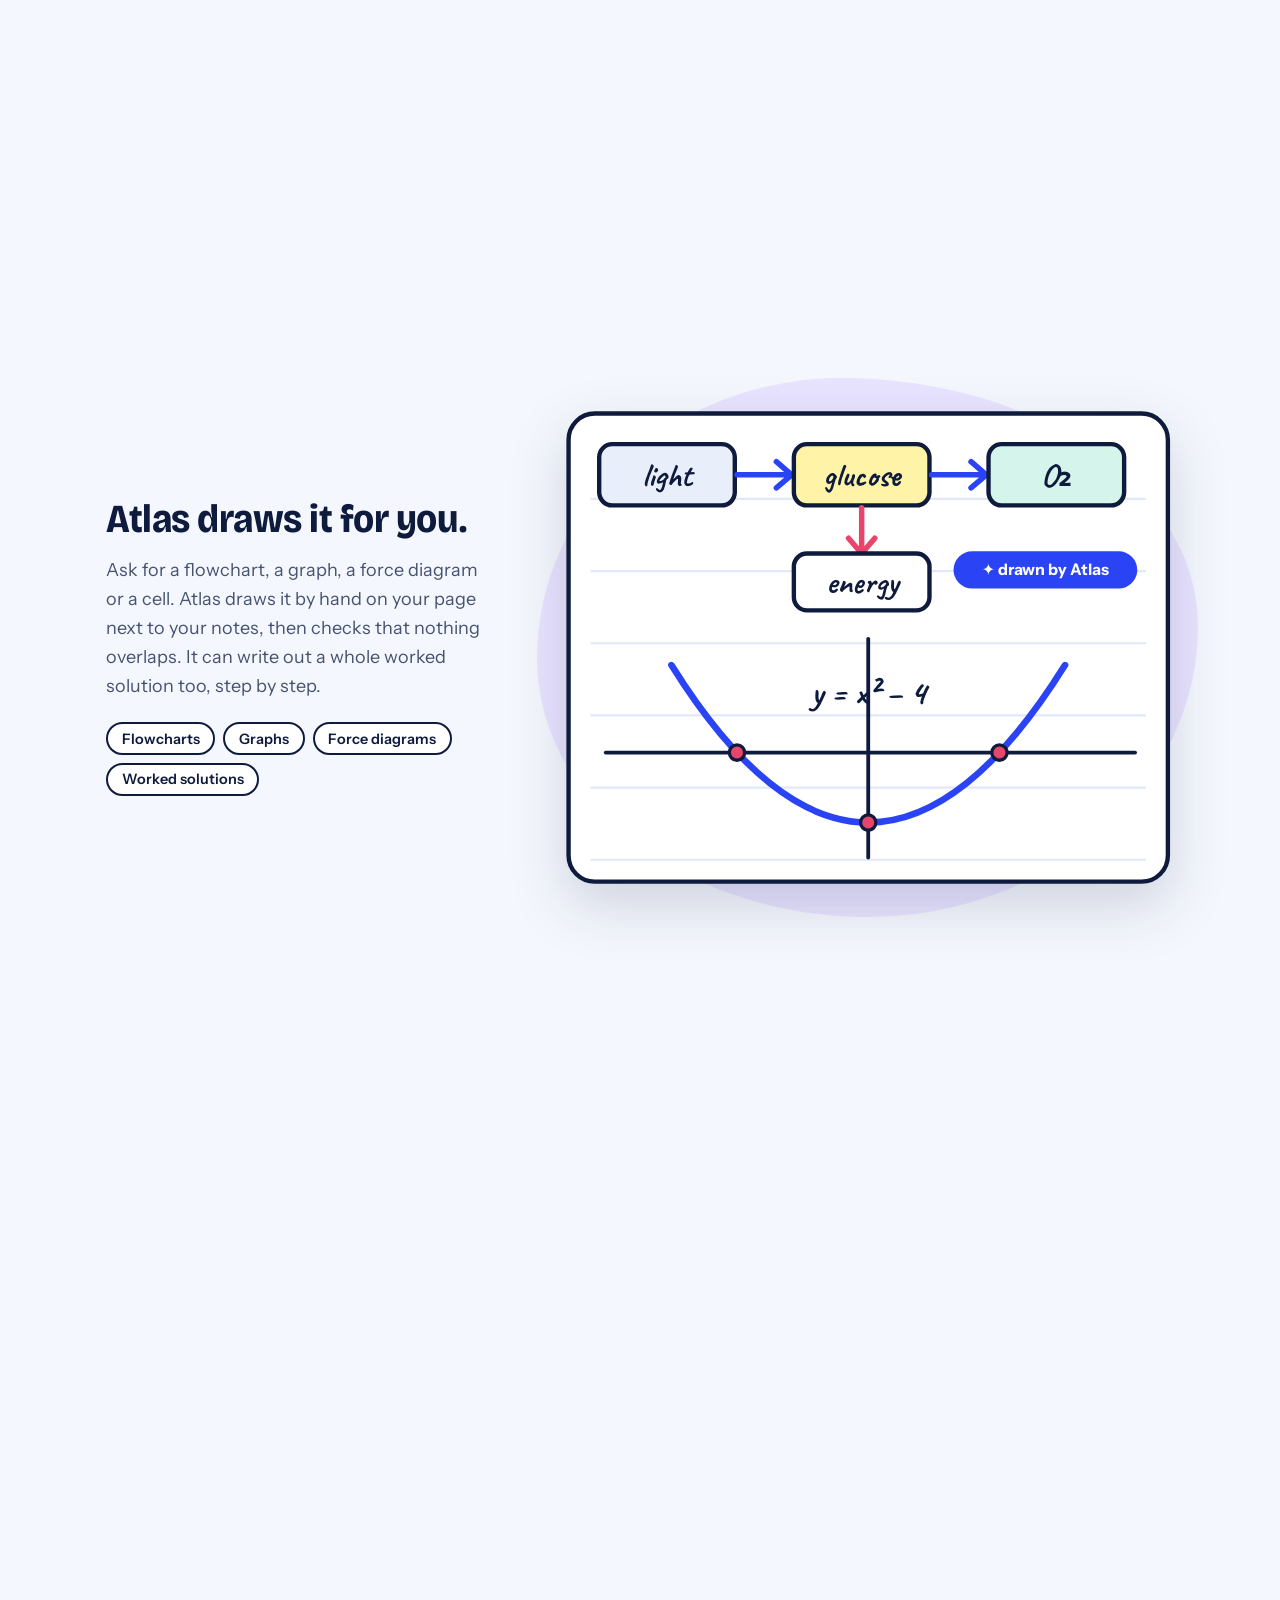
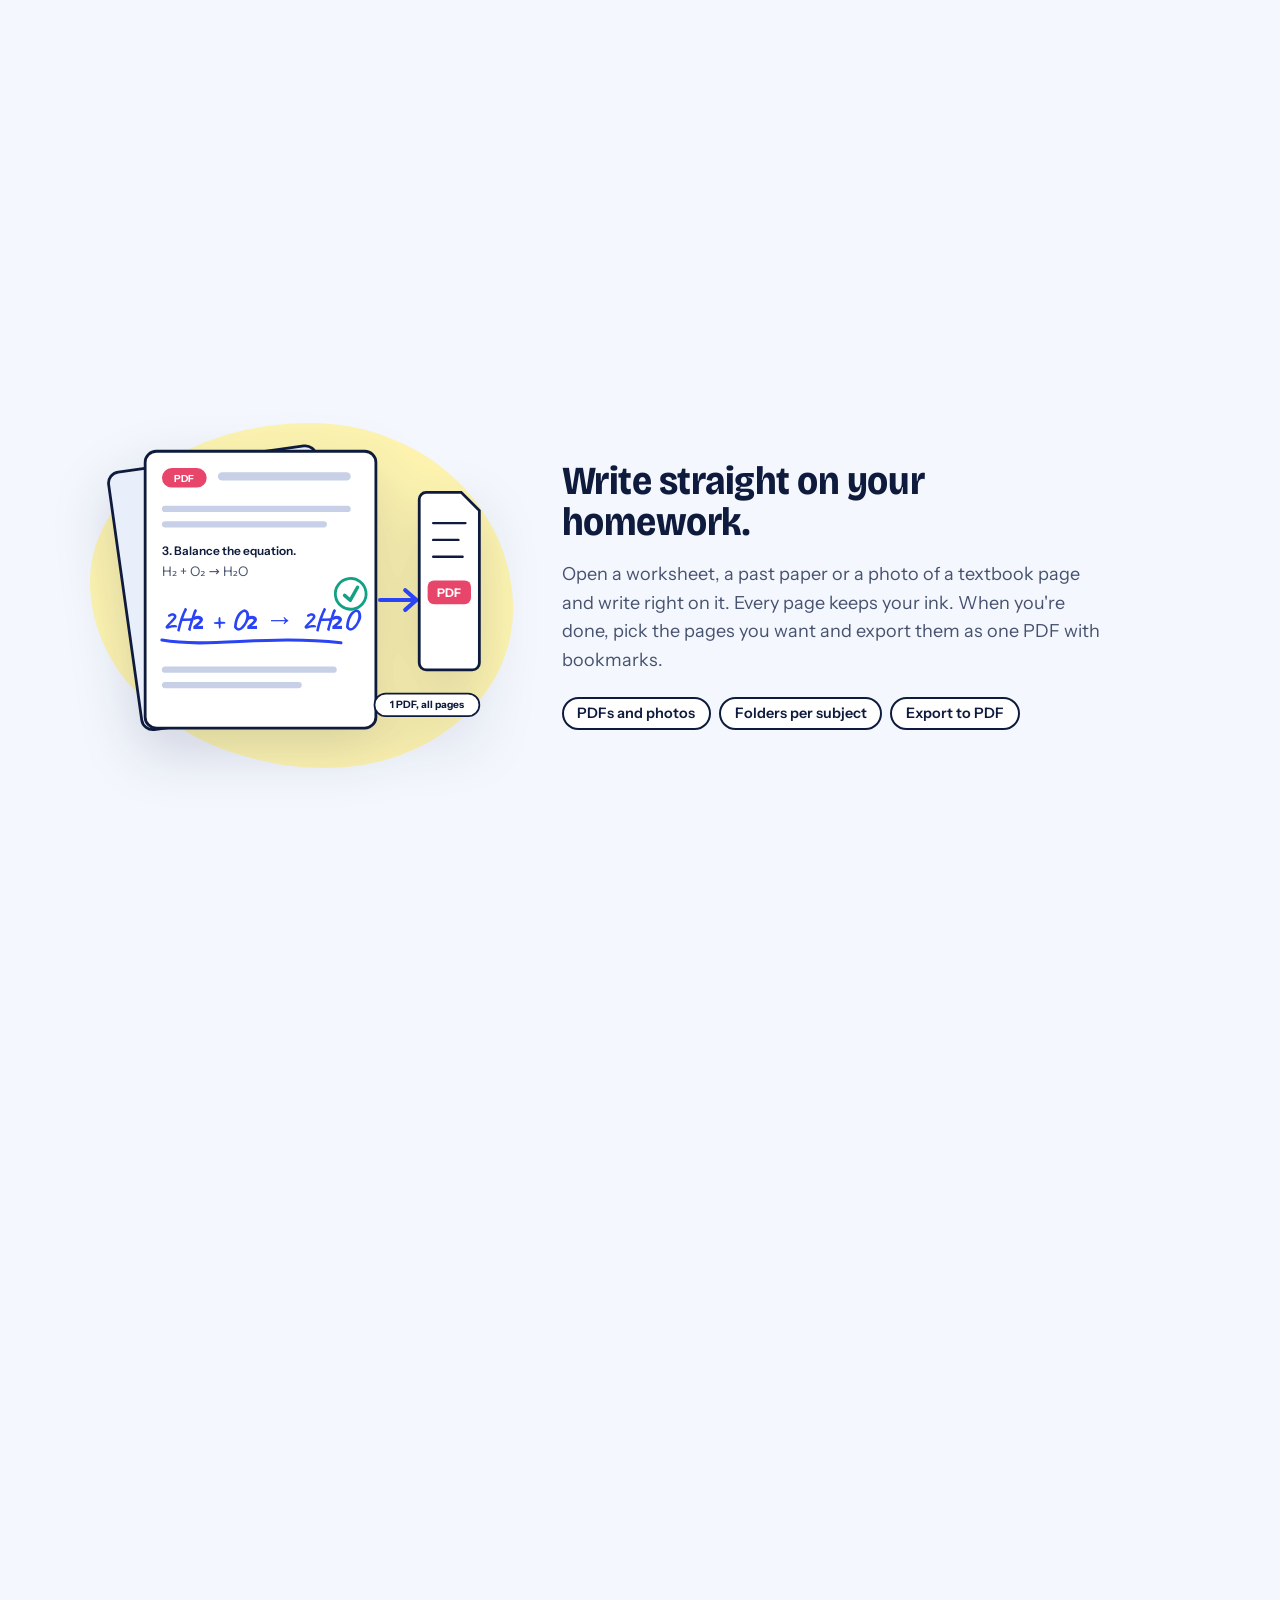
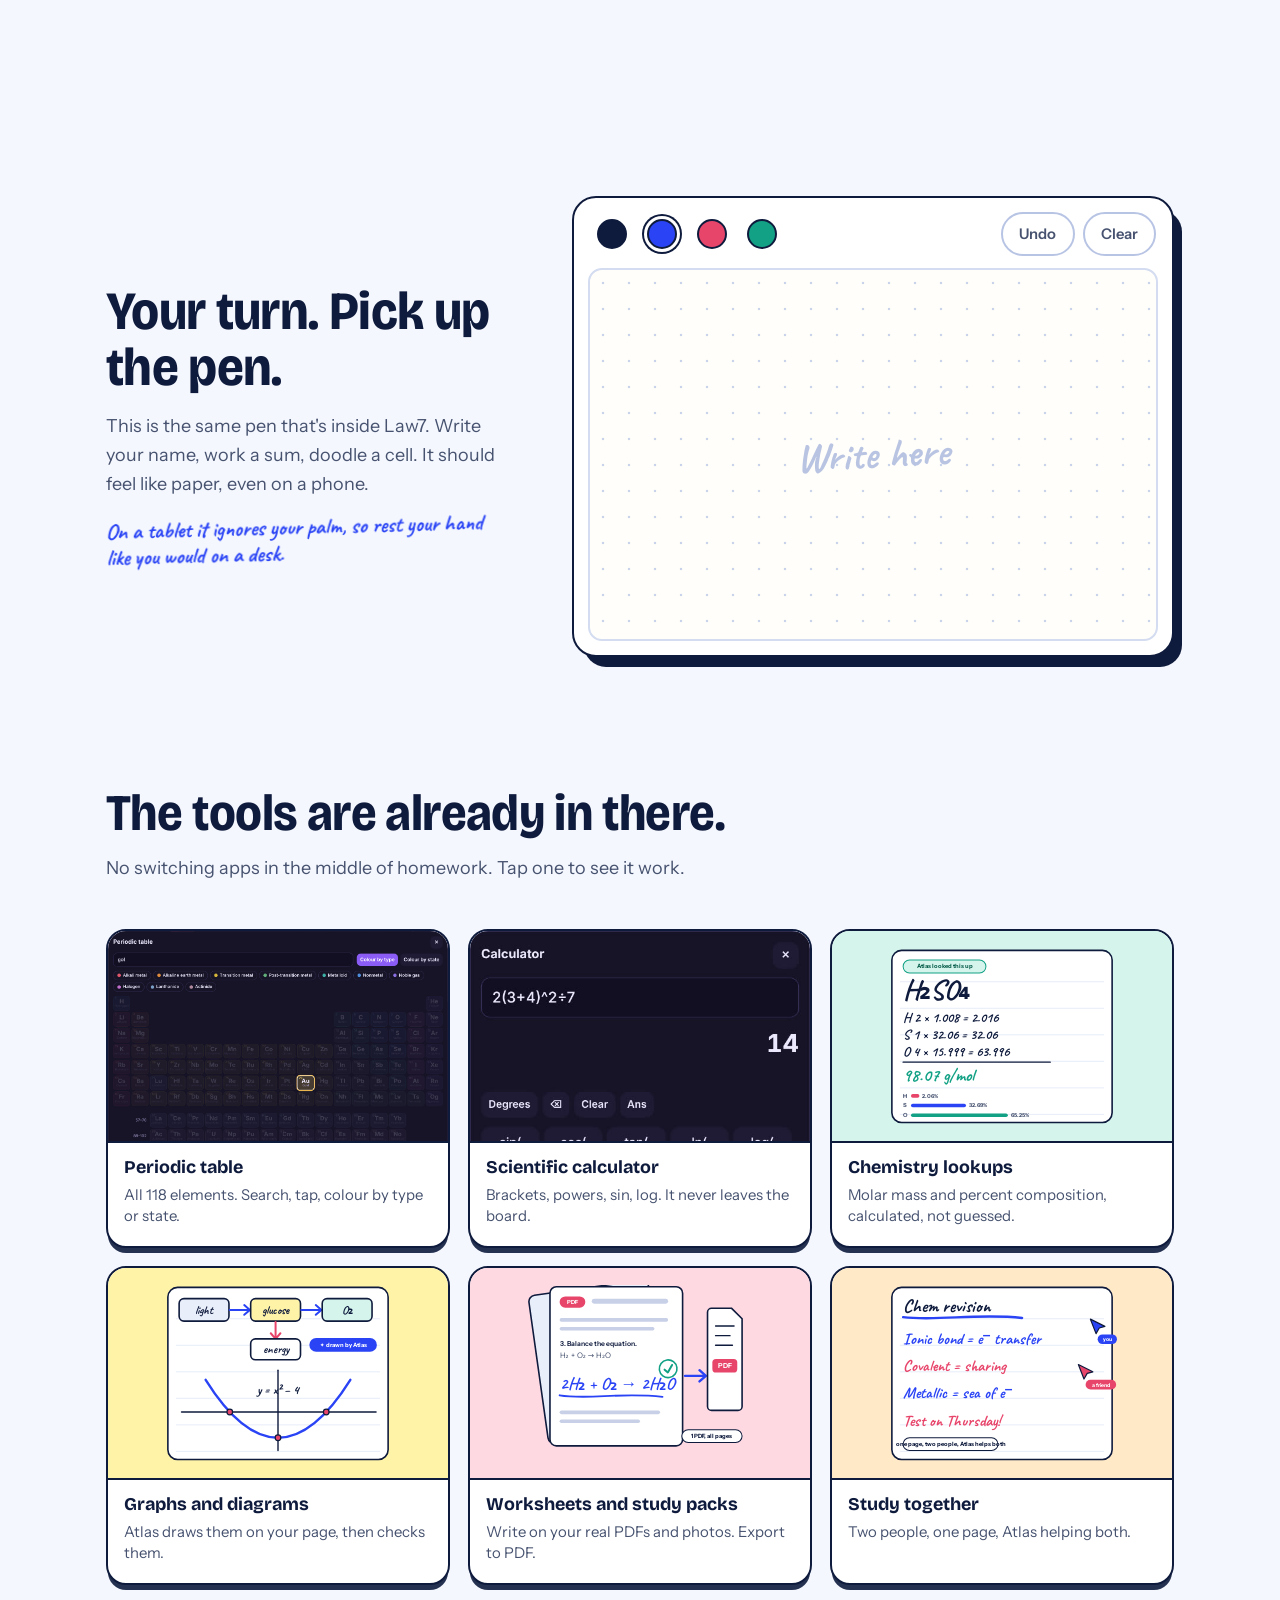
==== commit 386ae598: "Apply form: ask for the Claude.ai account email, add 10-second confirmation popup, update copy for i" ====
--- a/index.html
+++ b/index.html
@@ -30,6 +30,23 @@
 @keyframes l7sd{to{stroke-dashoffset:0}}@keyframes l7sf{to{opacity:1}}@keyframes l7sp{0%{opacity:0;transform:scale(.2)}70%{opacity:1;transform:scale(1.5)}100%{opacity:1;transform:scale(1)}}
 @media(prefers-reduced-motion:reduce){#l7s .l7s-a,#l7s .l7s-b{animation:none;stroke-dashoffset:0}#l7s .l7s-c,#l7s span{animation:none;opacity:1}}
 </style>
+
+<dialog class="acctdlg" id="acctDlg" aria-labelledby="acctH" aria-describedby="acctB">
+  <div class="acctdlg-in">
+    <h3 id="acctH">Use the email of your Claude.ai account</h3>
+    <p class="acct-typed">You typed: <b id="acctMail"></b></p>
+    <div id="acctB">
+      <p>If I have a spot for you, <b>Claude.ai itself sends an invitation</b> to this exact address. You accept it on claude.ai, it opens the board, and the board knows it is you.</p>
+      <p class="acct-warn"><b>This email must be connected to a Claude.ai account that you own.</b> If it is not, the invitation will not reach your account and you will not be able to open the board.</p>
+      <p class="acct-tip">Not sure? Open claude.ai, go to your settings and look at the email shown there. Use that one.</p>
+    </div>
+    <p class="acct-wait" id="acctWait" aria-live="polite">Please read this. The buttons unlock in <b id="acctSec">10</b> seconds.</p>
+    <div class="acct-btns">
+      <button class="btn main" type="button" id="acctYes" disabled>Yes, that is my Claude.ai email. Send.</button>
+      <button class="btn" type="button" id="acctNo" disabled>No, let me change it</button>
+    </div>
+  </div>
+</dialog>
 <script>
 (function(){var s=document.getElementById("l7s");if(!s)return;
 try{if(s.getAttribute("data-once")==="1"){if(sessionStorage.getItem("l7s")){s.remove();return}sessionStorage.setItem("l7s","1")}}catch(e){}
@@ -227,10 +244,10 @@
     <div class="story-side">
       <h3>What I promise</h3>
       <ul class="promise">
-        <li><b>Your boards are yours.</b> Every tester has a private code and a private space. Other testers can't open yours.</li>
+        <li><b>Your boards are yours.</b> Every tester signs in with their own Claude.ai account and has a private space. Other testers can't open yours.</li>
         <li><b>Atlas teaches, it doesn't think for you.</b> Hints first if you want them, the full answer whenever you ask.</li>
         <li><b>I read your feedback.</b> It comes straight to me, and I fix what confuses you.</li>
-        <li><b>You can leave any time.</b> Tell me and I close your code.</li>
+        <li><b>You can leave any time.</b> Tell me and I close your access.</li>
       </ul>
       <p class="made">I made it while studying</p>
       <ul class="subjects"><li>Chemistry</li><li>Physics</li><li>Biology</li><li>Environmental science</li><li>Arabic</li><li>Islamic studies</li><li>English</li></ul>
@@ -258,11 +275,11 @@
 <section class="test" id="test" aria-labelledby="testH">
   <div class="wrap">
     <h2 id="testH">Be one of the first 10 people to try it.</h2>
-    <p class="sub">Law7 is in a small test, just 10 people, so I can actually fix what's confusing. Every tester gets their own private code, their own boards and a daily allowance of Atlas questions.</p>
+    <p class="sub">Law7 is in a small test, just 10 people, so I can actually fix what's confusing. Every tester gets their own boards and a daily allowance of Atlas questions.</p>
     <div class="spots"><span class="dots" data-dots aria-hidden="true"></span><strong data-open-text>10 of 10 spots open</strong></div>
     <ol class="path">
       <li><h3>Apply</h3><p>Fill in the short form below. Tell me what you study and what device you use.</p></li>
-      <li><h3>Get your code</h3><p>If there's a spot, I send you a private code. It opens your own boards.</p></li>
+      <li><h3>Get your invitation</h3><p>If there's a spot, Claude.ai emails an invitation to the Claude.ai email you applied with. Accept it and the board opens, signed in as you.</p></li>
       <li><h3>Study as usual</h3><p>Use it for real homework and revision. You start with 30 Atlas questions a day.</p></li>
       <li><h3>Tell me what's confusing</h3><p>Tap Send feedback in the board when something's unclear or breaks. That's the whole job.</p></li>
     </ol>
@@ -275,22 +292,22 @@
     <div>
       <h2 id="applyH">Apply to test</h2>
       <p>It takes about a minute. I read every application myself and reply to the people I can fit in.</p>
-      <p style="margin-top:28px"><a class="btn small" data-board href="#">I already have a code: open the board</a></p>
+      <p style="margin-top:28px"><a class="btn small" data-board href="#">I already have access: open the board</a></p>
     </div>
     <form id="applyForm" novalidate>
       <div class="two">
         <label>First name<input name="name" autocomplete="given-name" required></label>
-        <label>How can we reach you?<input name="contact" id="contactIn" autocomplete="email" placeholder="Email or phone" required></label>
-      </div>
-      <div id="spamNote" class="spamnote" hidden><strong>Check your spam or junk folder.</strong> My reply and your code can land there. If you see it, press “Not spam”.</div>
-      <label class="check"><input type="checkbox" name="nocontact" id="noContact"><span>None: you already have my contact<small>Tick this if we talk somewhere else, like Instagram, WhatsApp, school or in person.</small></span></label>
-      <label id="whereRow" hidden>Where should we find you?<small>Optional. Leave it empty and I'll already know.</small><input name="where" id="whereIn" placeholder="For example: Instagram @name, or we are in the same class"></label>
+        <label>Email of your Claude.ai account<small>The email you sign in to Claude.ai with. Your invitation is sent here.</small><input name="contact" id="contactIn" type="email" inputmode="email" autocomplete="email" placeholder="you@example.com" required></label>
+      </div>
+      <div id="spamNote" class="spamnote" hidden><strong>Check your spam or junk folder.</strong> My reply and the Claude.ai invitation can land there. If you see them, press “Not spam”.</div>
+      <label class="check"><input type="checkbox" name="confirm" id="confirmAcct" required><span>This is the email of my own Claude.ai account<small>No Claude.ai account yet? Create one at claude.ai with this email first, then apply.</small></span></label>
+      <label>Another way to reach you<small>Optional. For example Instagram or WhatsApp, in case email fails.</small><input name="where" id="whereIn" placeholder="For example: Instagram @name"></label>
       <label>What do you study?<small>Your year and the subjects you most want help with.</small><input name="study" placeholder="Grade 11: chemistry, physics, Arabic"></label>
       <label>Your device<select name="device"><option>Tablet with a pen</option><option>Tablet, finger only</option><option>Laptop</option><option>Phone</option><option>Something else</option></select></label>
       <label>What would you use it for?<textarea name="why" placeholder="For example: working through chemistry problems before a test"></textarea></label>
       <button class="btn main" type="submit" id="sendBtn">Send my application</button>
       <div id="formMsg" role="status" aria-live="polite"></div>
-      <p class="fine">I only use this to pick testers and send you a code.</p>
+      <p class="fine">I only use this to pick testers and to invite you.</p>
     </form>
   </div></div>
 </section>
@@ -301,10 +318,11 @@
     <h2 id="faqH">Questions</h2>
     <details><summary>Does it cost anything?</summary><p>Testing is free.</p></details>
     <details><summary>What do I need?</summary><p>A modern browser. A tablet with a pen is the best fit, but a finger, a mouse or a laptop trackpad also work.</p></details>
-    <details><summary>Who can see my boards?</summary><p>Your boards are saved under your own code and other testers can't open them.</p></details>
+    <details><summary>Who can see my boards?</summary><p>Your boards are saved under your own Claude.ai account and other testers can't open them.</p></details>
+    <details><summary>Why do you need my Claude.ai email?</summary><p>Law7 runs inside Claude.ai. I invite you with the email your Claude account uses, and when you accept, the board knows it is you. If you use a different email than your Claude account, the invitation never reaches your account.</p></details>
     <details><summary>Will Atlas just do my homework?</summary><p>It shows its steps on your page so you can follow them. How much you ask for is up to you. I'd say use it when you're stuck, not instead of trying first.</p></details>
     <details><summary>Why only 10 people?</summary><p>I'm paying for the Atlas questions myself, and a small group lets me fix things fast and keeps everyone's daily allowance generous.</p></details>
-    <details><summary>How do I leave the test?</summary><p>Stop using it whenever you like. If you want your code closed, message me and I'll do it.</p></details>
+    <details><summary>How do I leave the test?</summary><p>Stop using it whenever you like. If you want your access closed, message me and I'll do it.</p></details>
   </div></div>
 </section>
 <aside class="door" aria-labelledby="doorH"><div class="wrap">
--- a/css/site.css
+++ b/css/site.css
@@ -518,3 +518,56 @@
 @media(prefers-reduced-motion:reduce){.pullpanel,.pullcurtain{display:none}.popin main,.popin .door{animation:none}}
 .pj .pcard.old .pgo{color:var(--hi);margin-top:14px}
 .pcard.old .pbody{justify-content:center;gap:0}
+
+/* pictures are shown whole: no cropping, matching background fills any spare space */
+.pmedia img,.pmedia video{aspect-ratio:16/10;object-fit:contain!important;object-position:center!important;background:transparent}
+.pcard.old .pmedia img{object-fit:contain!important;object-position:center!important}
+.pcard.link.hasgif:hover .pmedia img{transform:none}
+.pcard.hasgif .pmedia::after{content:"";position:absolute;right:10px;bottom:10px;width:30px;height:30px;border-radius:50%;background:rgba(15,27,61,.72) url("data:image/svg+xml,%3Csvg xmlns='http://www.w3.org/2000/svg' viewBox='0 0 24 24'%3E%3Cpath d='M9 7l9 5-9 5z' fill='%23fff'/%3E%3C/svg%3E") center/16px no-repeat;transition:opacity .25s;pointer-events:none}
+.pcard.hasgif .pmedia{position:relative}
+.pcard.hasgif.playing .pmedia::after{opacity:0}
+@media(hover:none){.pcard.hasgif .pmedia::after{display:none}}
+
+/* ---------- stretchy pull v2 ---------- */
+.pullpanel{height:100vh;--h:0px}
+.pullpanel.bottom{transform:translateY(calc(100% - var(--pull,0px)));
+  border-radius:50% 50% 0 0 / calc(var(--pull,0px)*.42) calc(var(--pull,0px)*.42) 0 0}
+.pullpanel.top{transform:translateY(calc(var(--pull,0px) - 100%));
+  border-radius:0 0 50% 50% / 0 0 calc(var(--pull,0px)*.42) calc(var(--pull,0px)*.42)}
+.pullpanel.pop{transform:translateY(0)!important;border-radius:0!important;transition:transform .28s cubic-bezier(.2,1.3,.4,1),border-radius .28s}
+.pullpanel.back{transition:transform .5s cubic-bezier(.3,1.6,.5,1),border-radius .5s}
+.pullpanel.bottom .pp-in{top:26px}.pullpanel.top .pp-in{bottom:26px}
+/* the page itself stretches along with the pull */
+html.pulling body>*:not(.pullpanel):not(.pullcurtain):not(.pullcue){transform:translateY(calc(var(--pull,0px)*-.28)) scaleY(calc(1 + var(--ps,0)*.07));transform-origin:50% 100%}
+html.pulling.top-pull body>*:not(.pullpanel):not(.pullcurtain):not(.pullcue){transform-origin:50% 0}
+body.pj{--dir:1}
+html.pulling body.pj>*:not(.pullpanel):not(.pullcurtain):not(.pullcue){transform:translateY(calc(var(--pull,0px)*.28)) scaleY(calc(1 + var(--ps,0)*.07));transform-origin:50% 0}
+html.snap body>*:not(.pullpanel):not(.pullcurtain):not(.pullcue){transition:transform .5s cubic-bezier(.3,1.6,.5,1)}
+html.popping body>*:not(.pullpanel):not(.pullcurtain):not(.pullcue){transition:transform .28s}
+/* the pill that tells you the pull exists */
+.pullcue{position:fixed;left:50%;z-index:250;transform:translate(-50%,24px);opacity:0;pointer-events:none;display:flex;align-items:center;gap:10px;
+  padding:.75em 1.3em;border-radius:99px;font:700 1rem/1 var(--body);text-decoration:none;white-space:nowrap;
+  transition:opacity .35s,transform .45s cubic-bezier(.3,1.6,.5,1)}
+.pullcue.show{opacity:1;pointer-events:auto;transform:translate(-50%,0)}
+.pullcue.down{bottom:20px;background:var(--night);color:#fff;border:2px solid var(--hi);box-shadow:0 8px 28px rgba(11,18,48,.45)}
+.pullcue.up{top:76px;background:var(--paper);color:var(--ink);border:2px solid var(--ink);box-shadow:0 8px 28px rgba(0,0,0,.4);transform:translate(-50%,-24px)}
+.pullcue.up.show{transform:translate(-50%,0)}
+.pc-a{display:inline-block;animation:pcb 1.1s ease-in-out infinite;color:var(--hi);font-size:1.15em}
+.pullcue.up .pc-a{color:var(--cobalt);animation-name:pct}
+@keyframes pcb{50%{transform:translateY(5px)}}@keyframes pct{50%{transform:translateY(-5px)}}
+html.pulling .pullcue{opacity:0}
+@media(prefers-reduced-motion:reduce){.pc-a{animation:none}}
+
+/* the "use your Claude.ai email" popup: it cannot be closed for its first 10 seconds */
+.acctdlg{border:2px solid var(--ink);border-radius:26px;padding:0;width:min(560px,94vw);max-height:92svh;background:#fff;color:var(--ink);box-shadow:0 30px 80px rgba(11,18,48,.4);overflow:auto}
+.acctdlg::backdrop{background:rgba(11,18,48,.72);backdrop-filter:blur(3px)}
+.acctdlg-in{padding:clamp(22px,4vw,34px)}
+.acctdlg h3{font-size:clamp(1.5rem,3.4vw,2rem);line-height:1.15}
+.acct-typed{margin:14px 0 0;padding:10px 14px;border-radius:12px;background:var(--paper);word-break:break-all}
+.acctdlg p{margin:12px 0 0;line-height:1.5}
+.acct-warn{padding:14px 16px;border-radius:14px;background:#FFE24A;border:3px solid #1b1b1b;color:#3a2e00;font-size:1.05rem}
+.acct-tip{color:var(--ink2);font-size:.95rem}
+.acct-wait{font-weight:600;color:var(--marker)}
+.acct-wait.done{color:var(--mint)}
+.acct-btns{display:grid;gap:10px;margin-top:18px}
+.acct-btns .btn{justify-content:center;text-align:center;line-height:1.25}
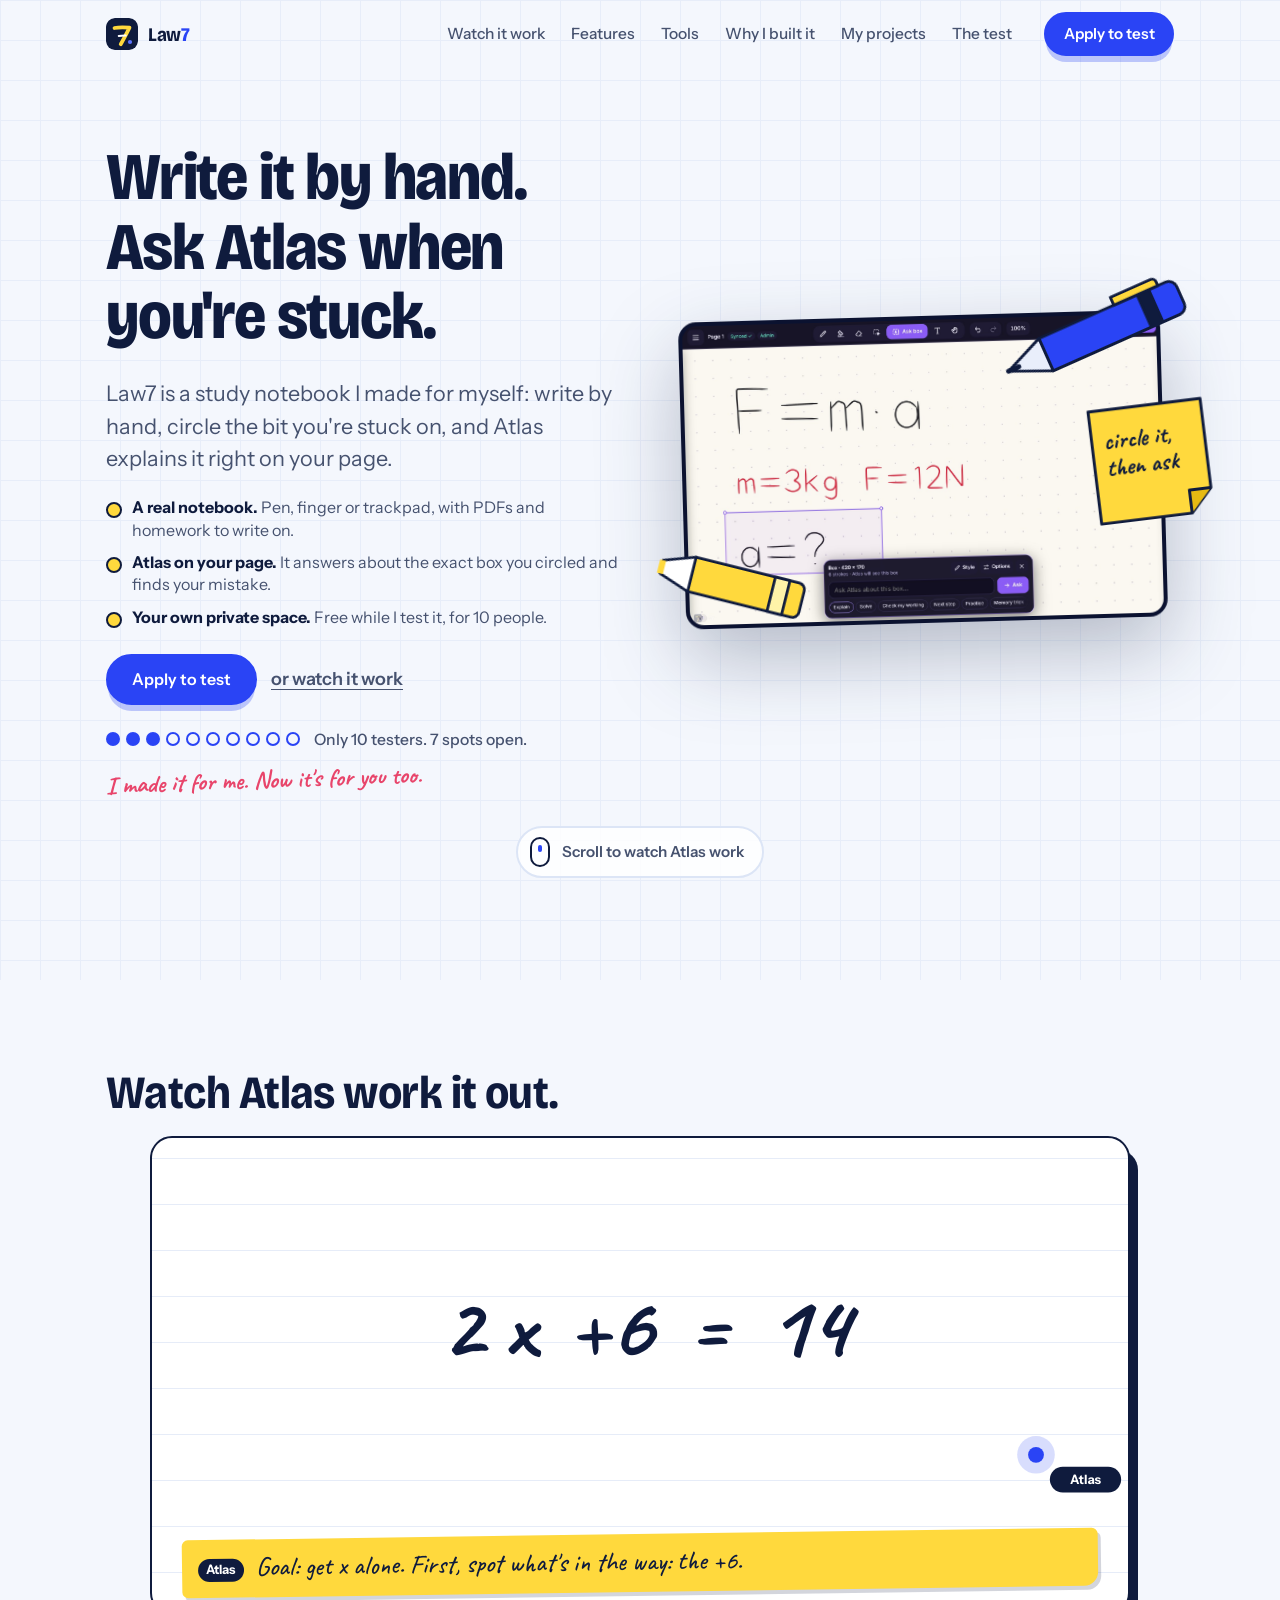
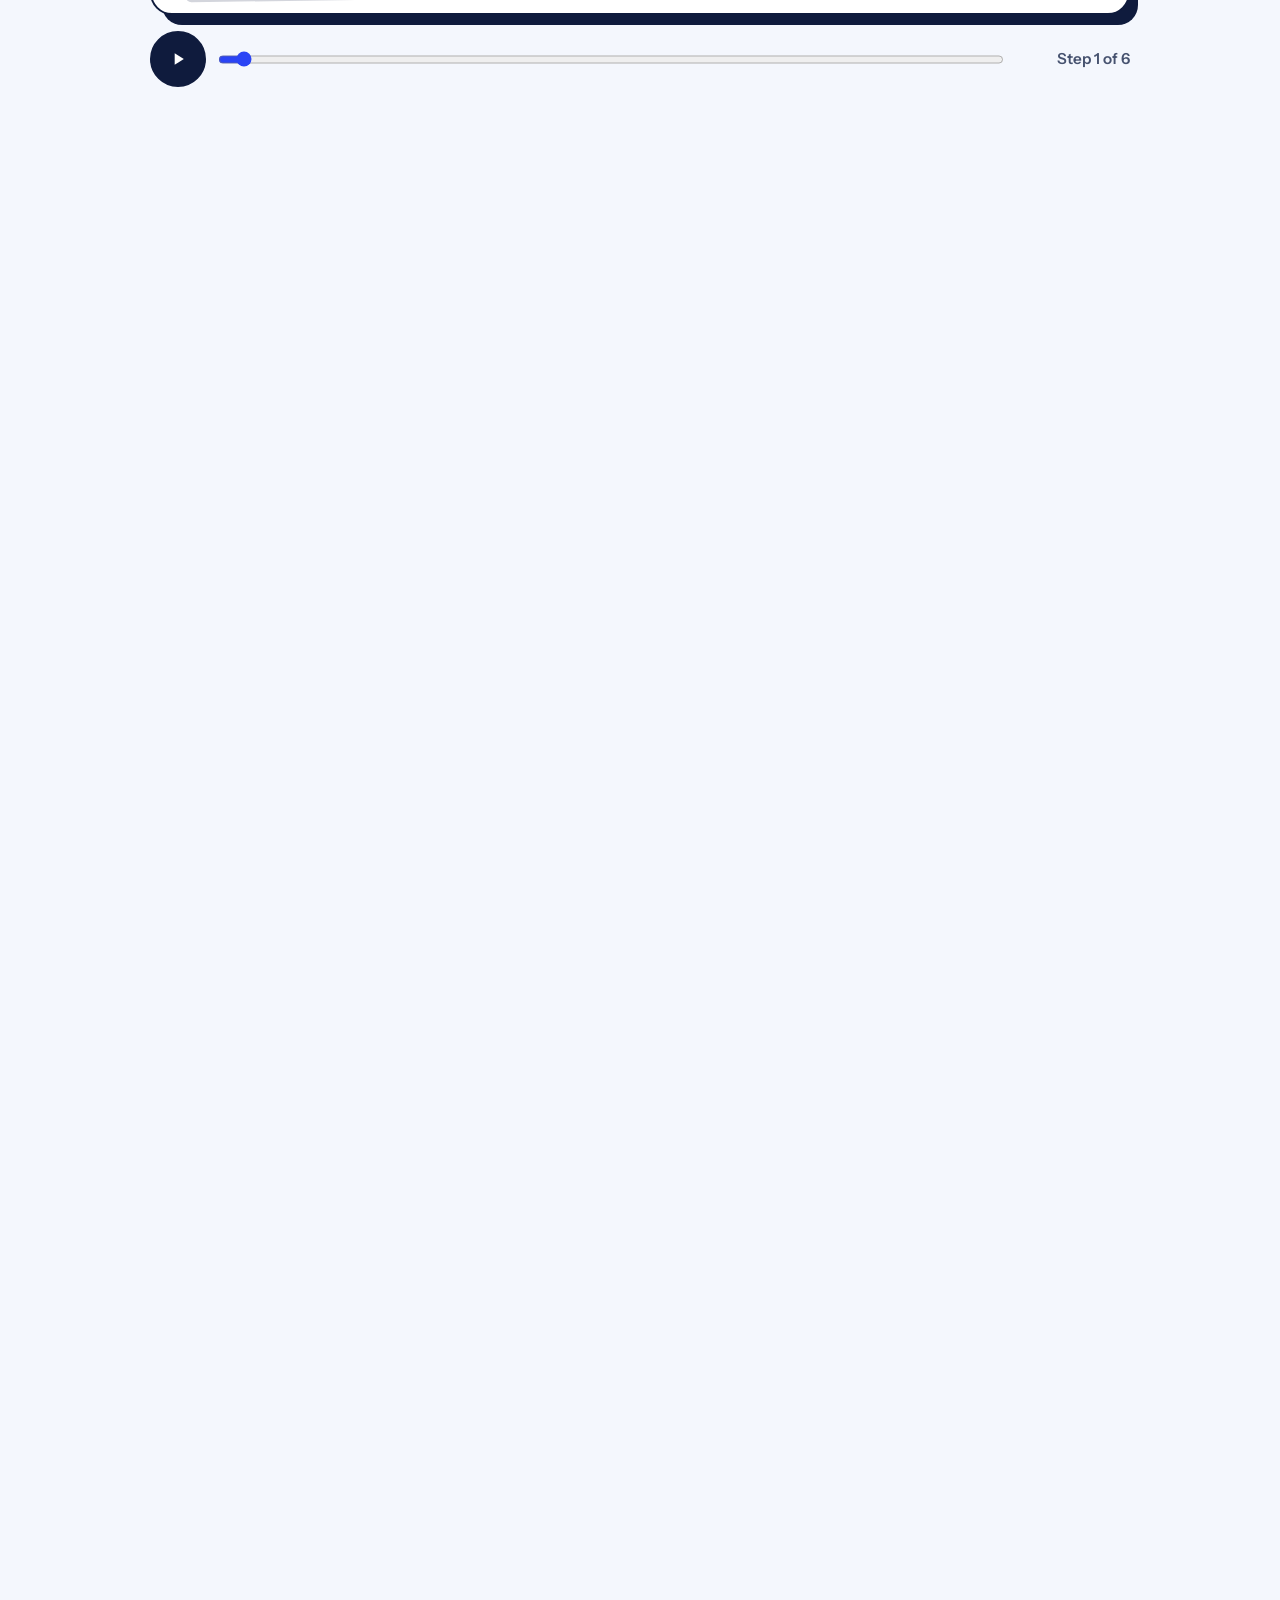
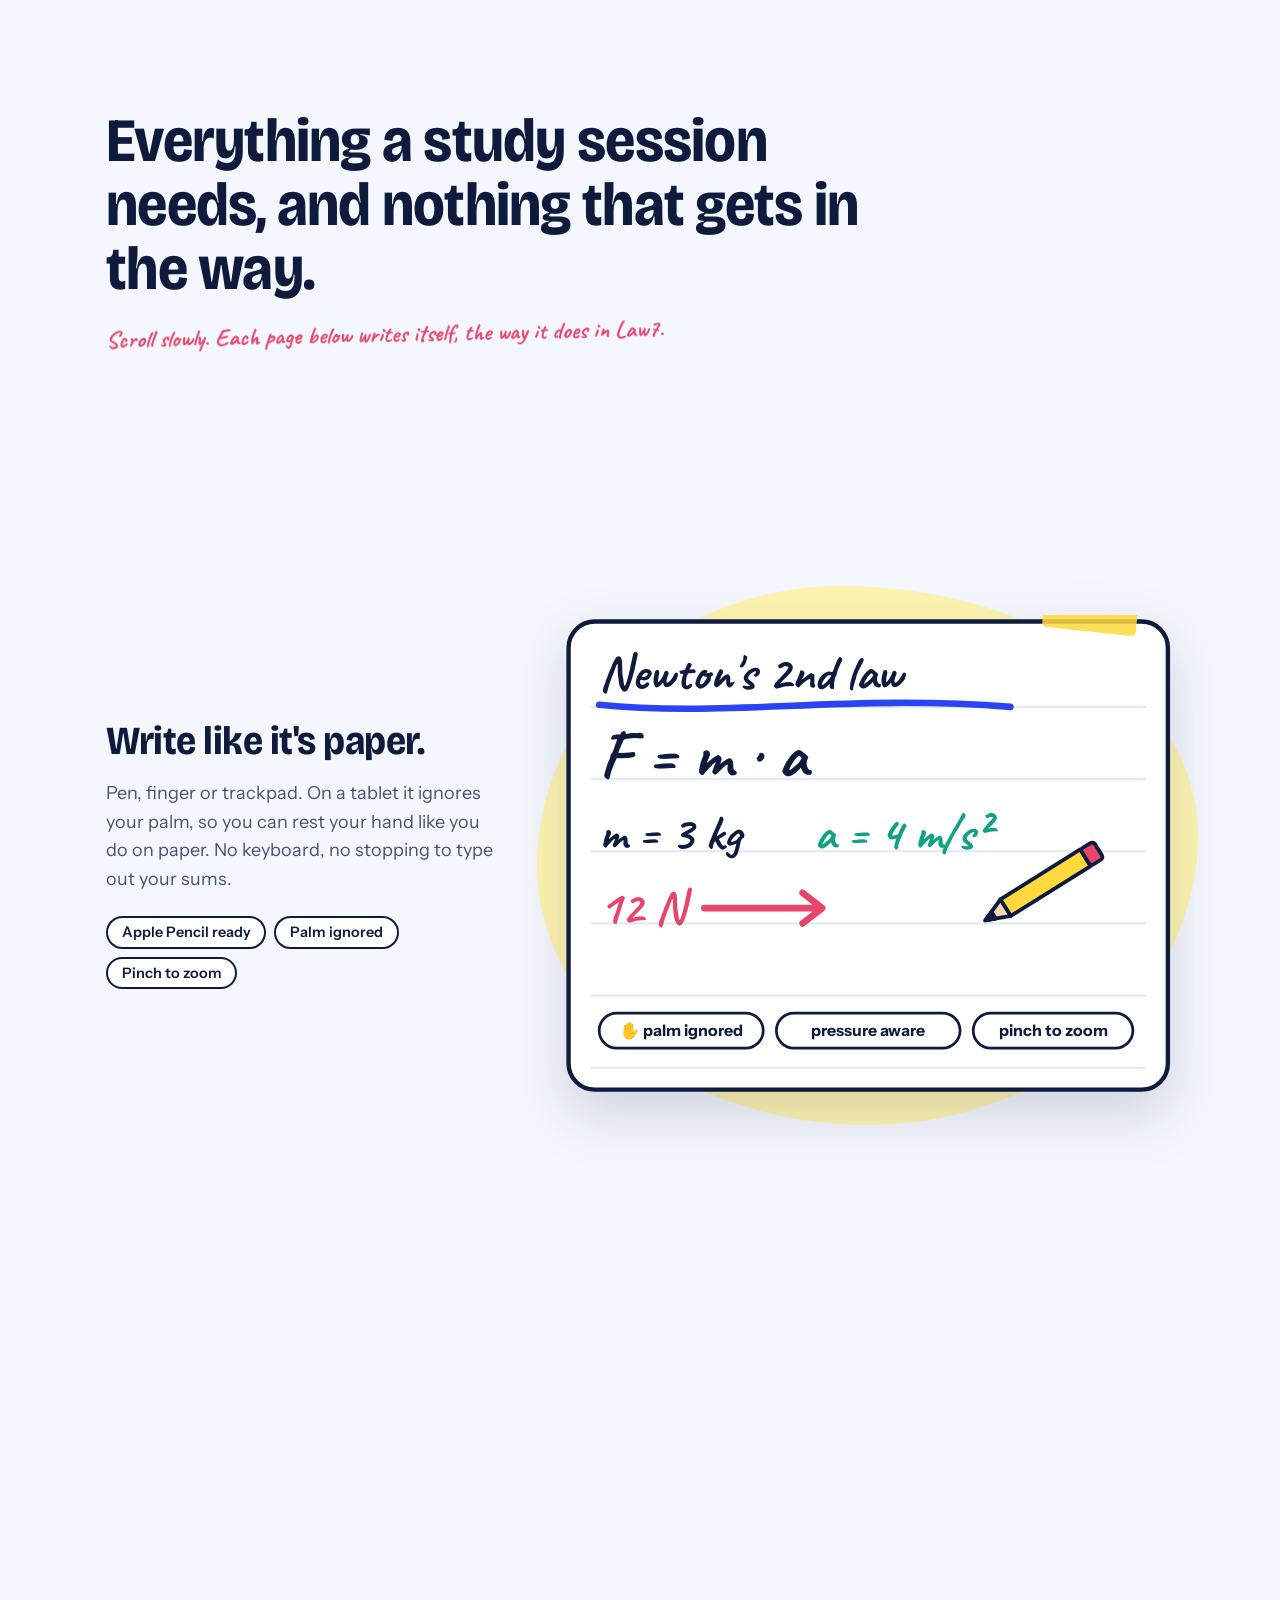
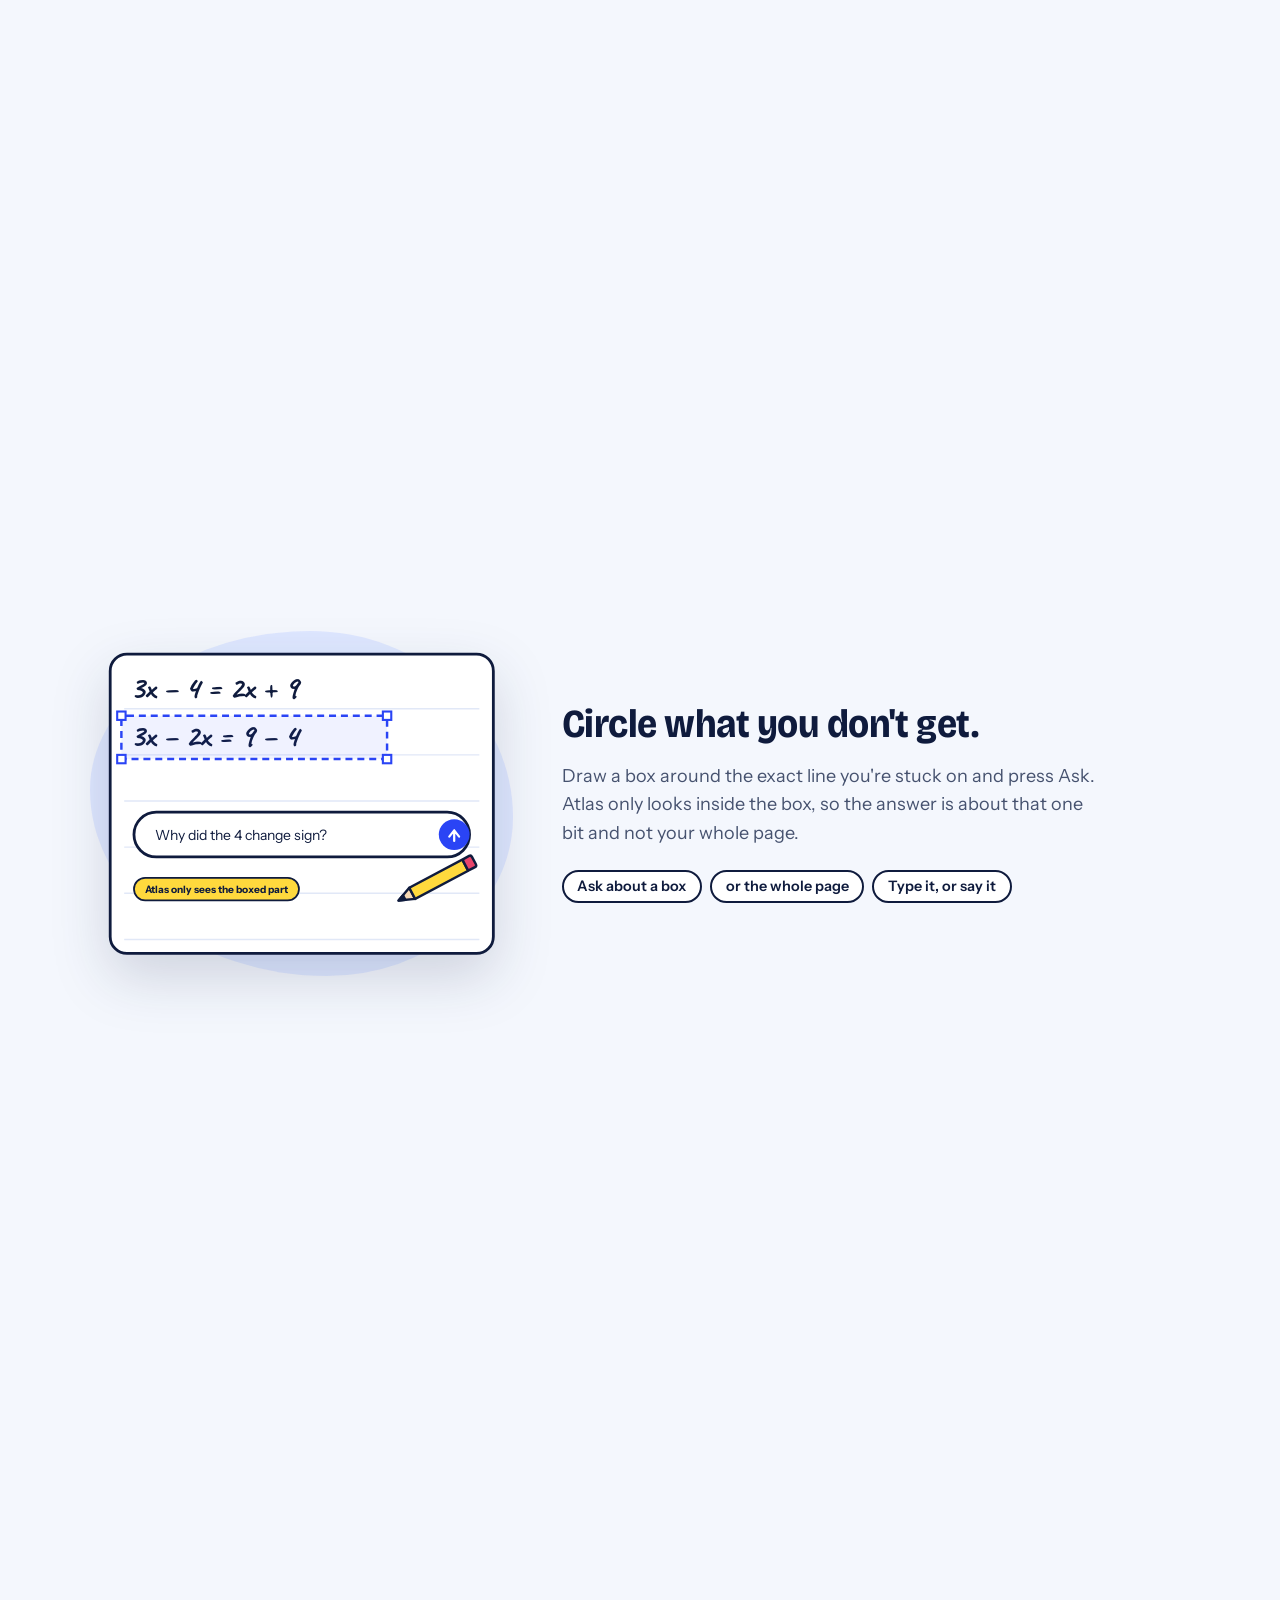
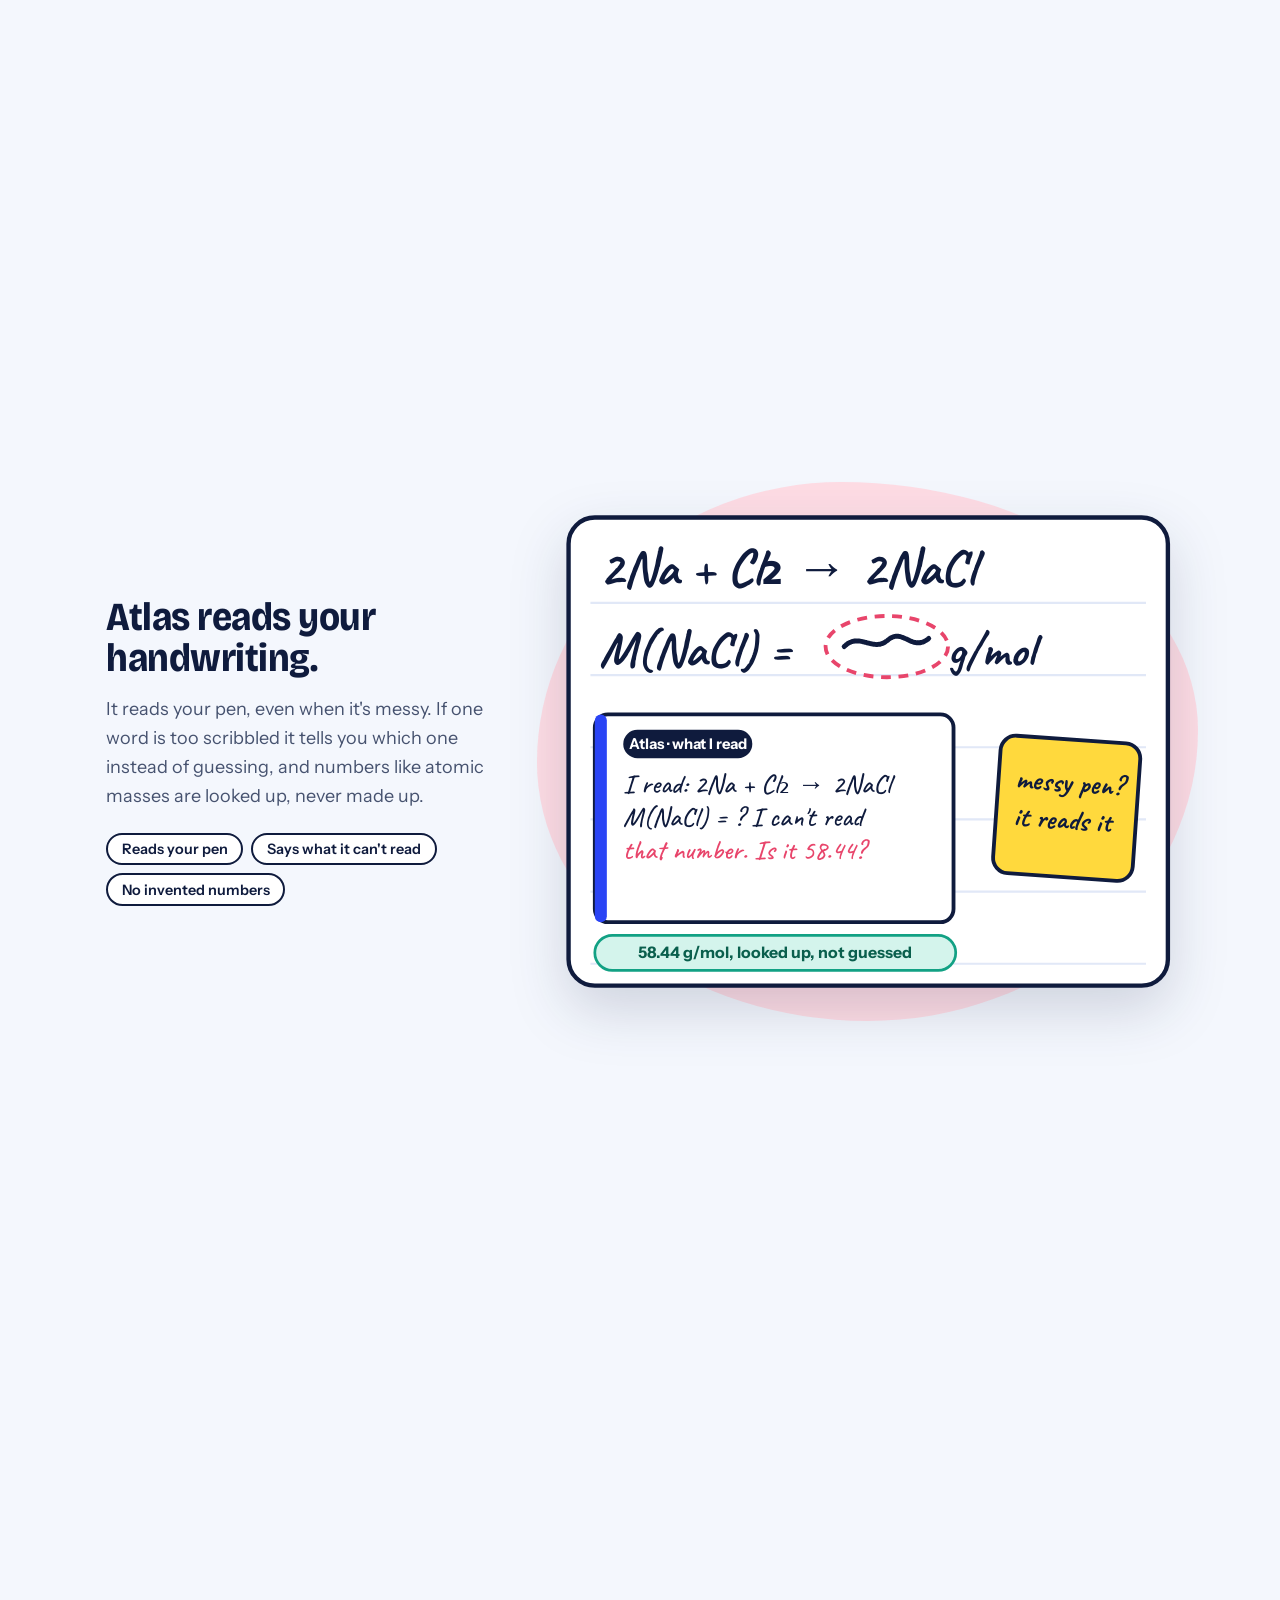
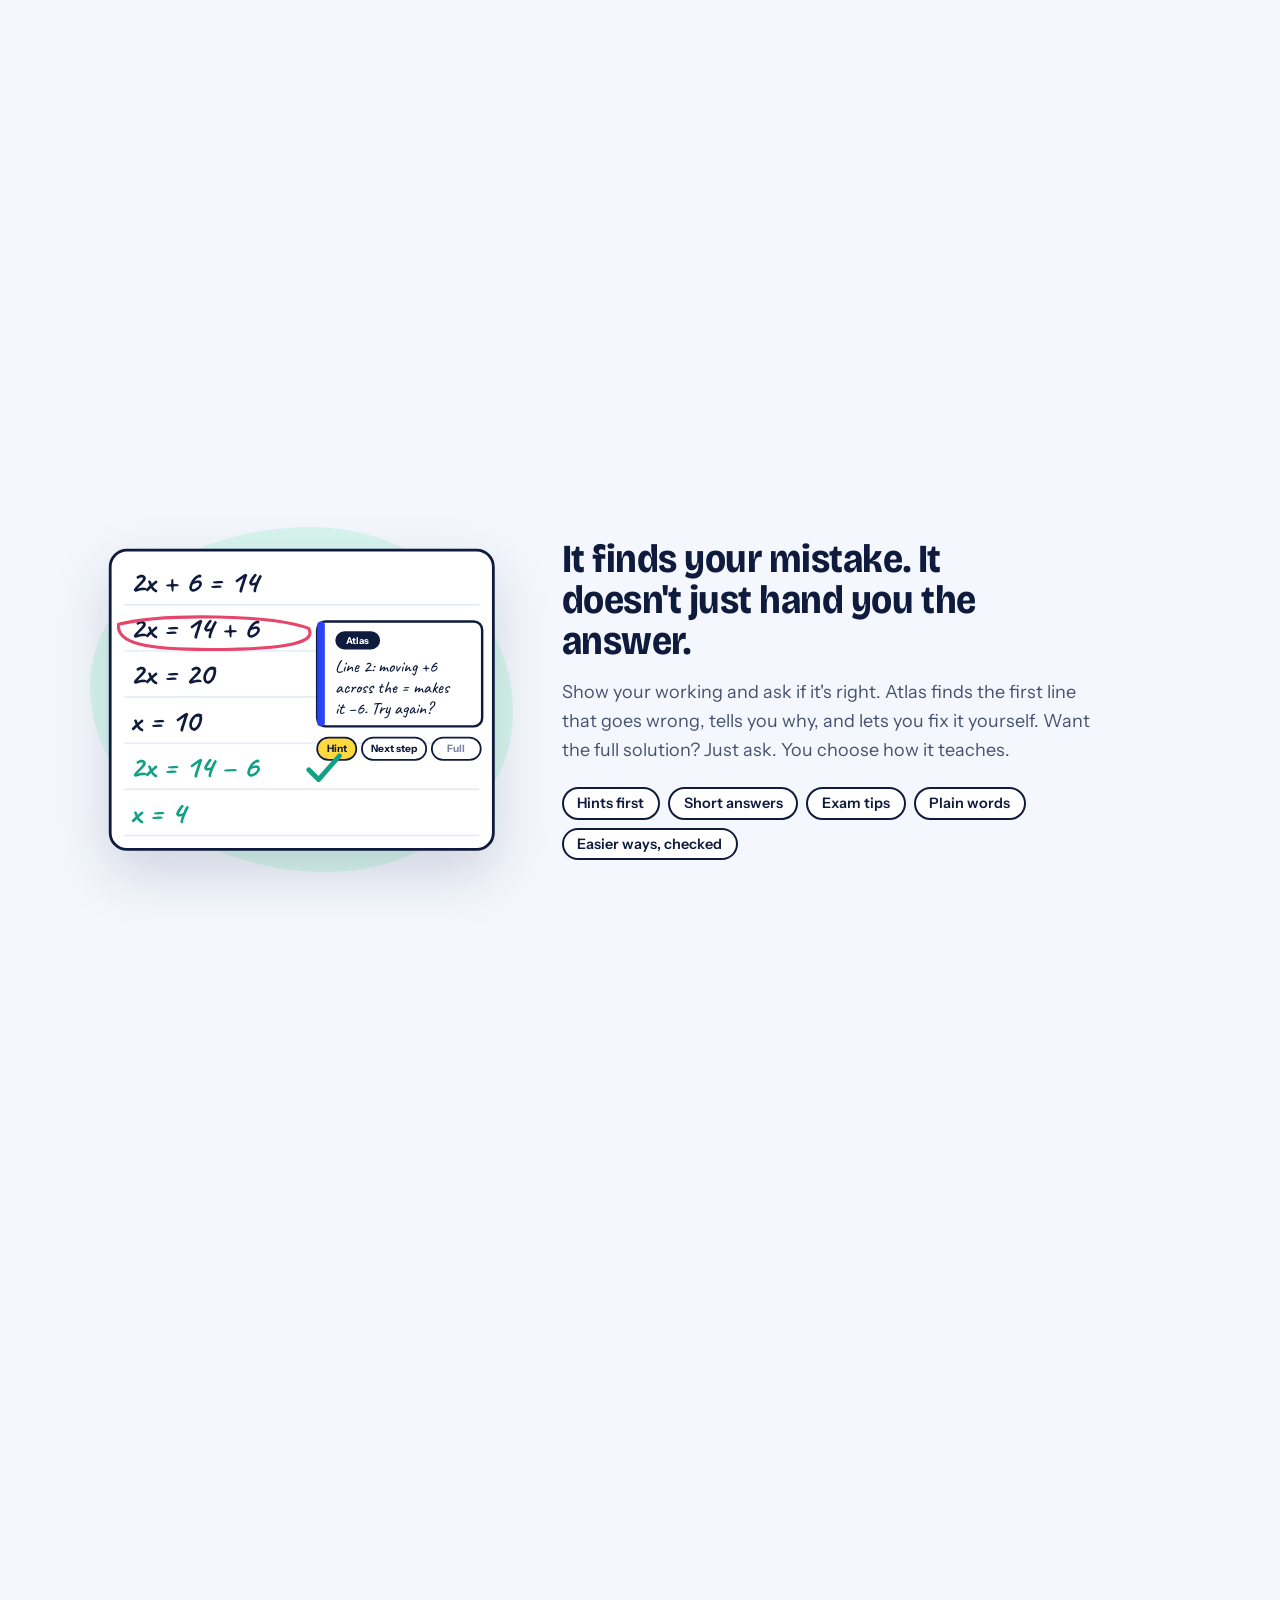
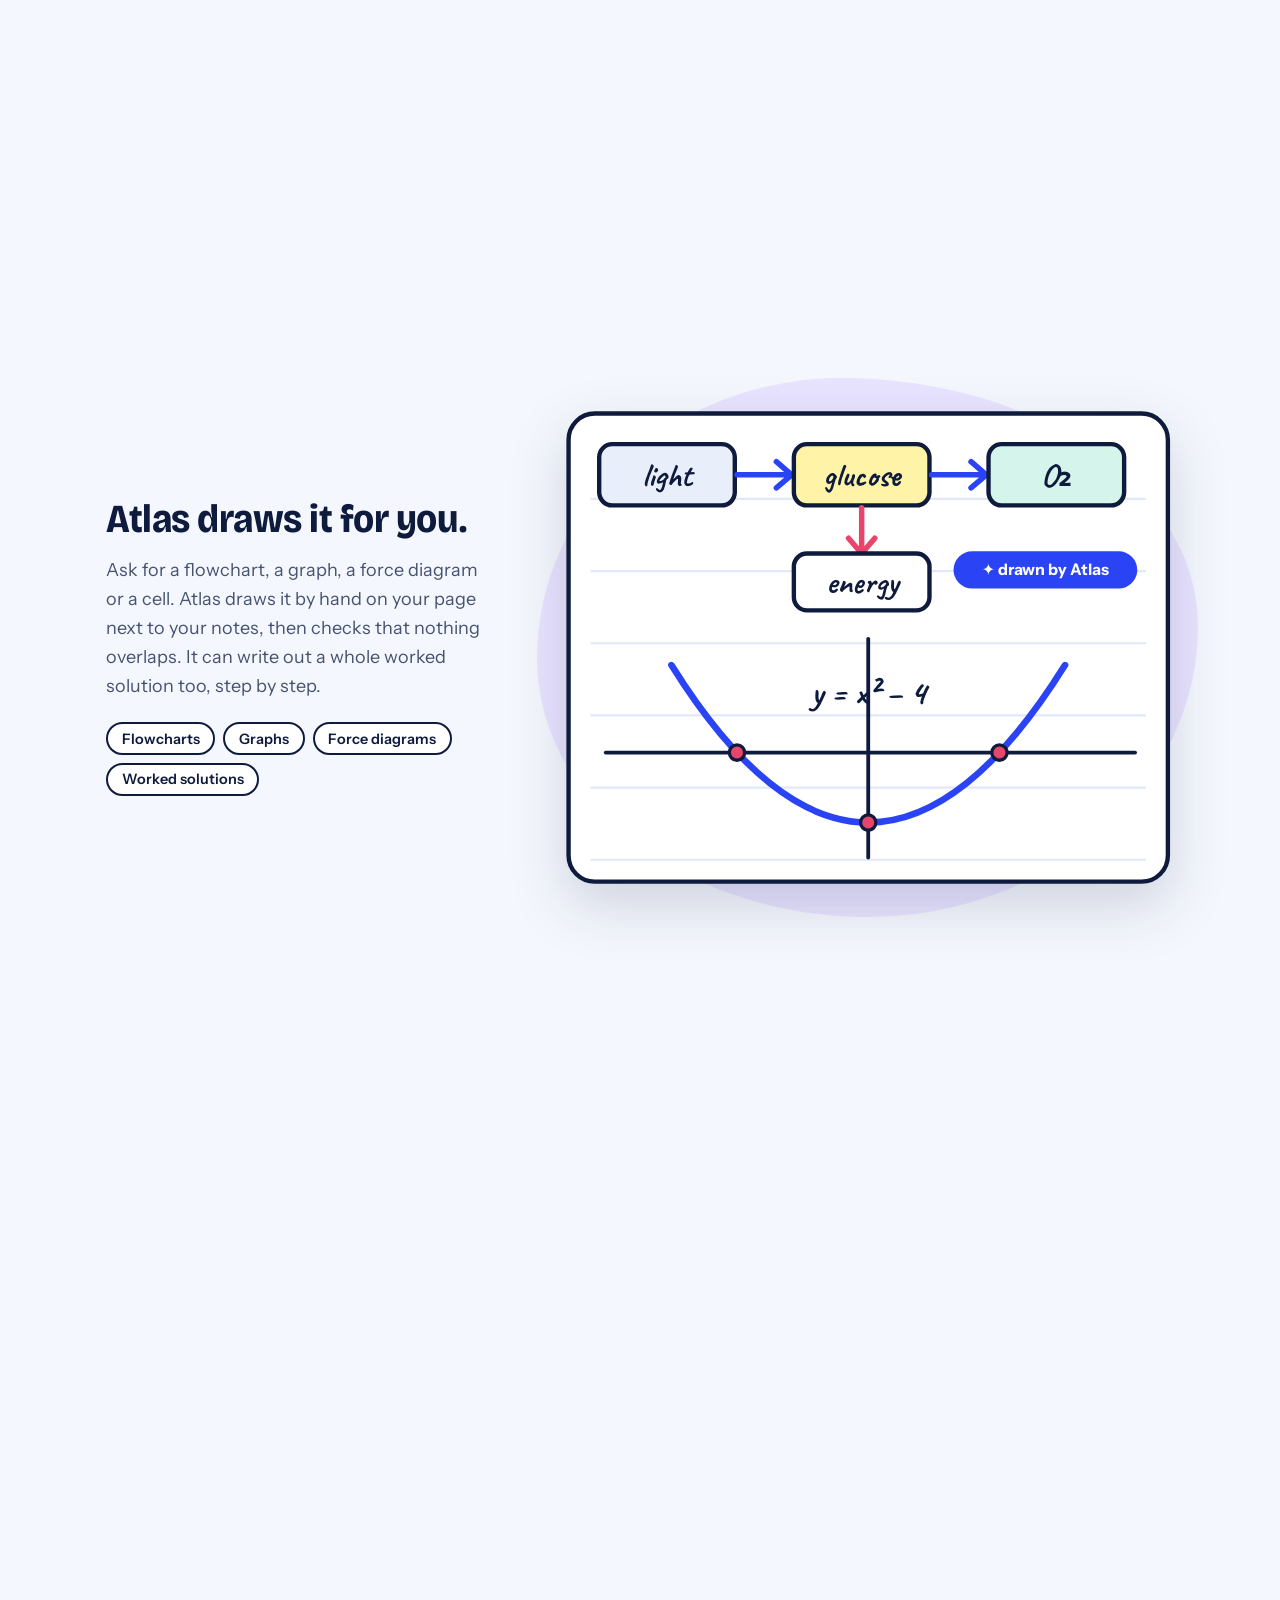
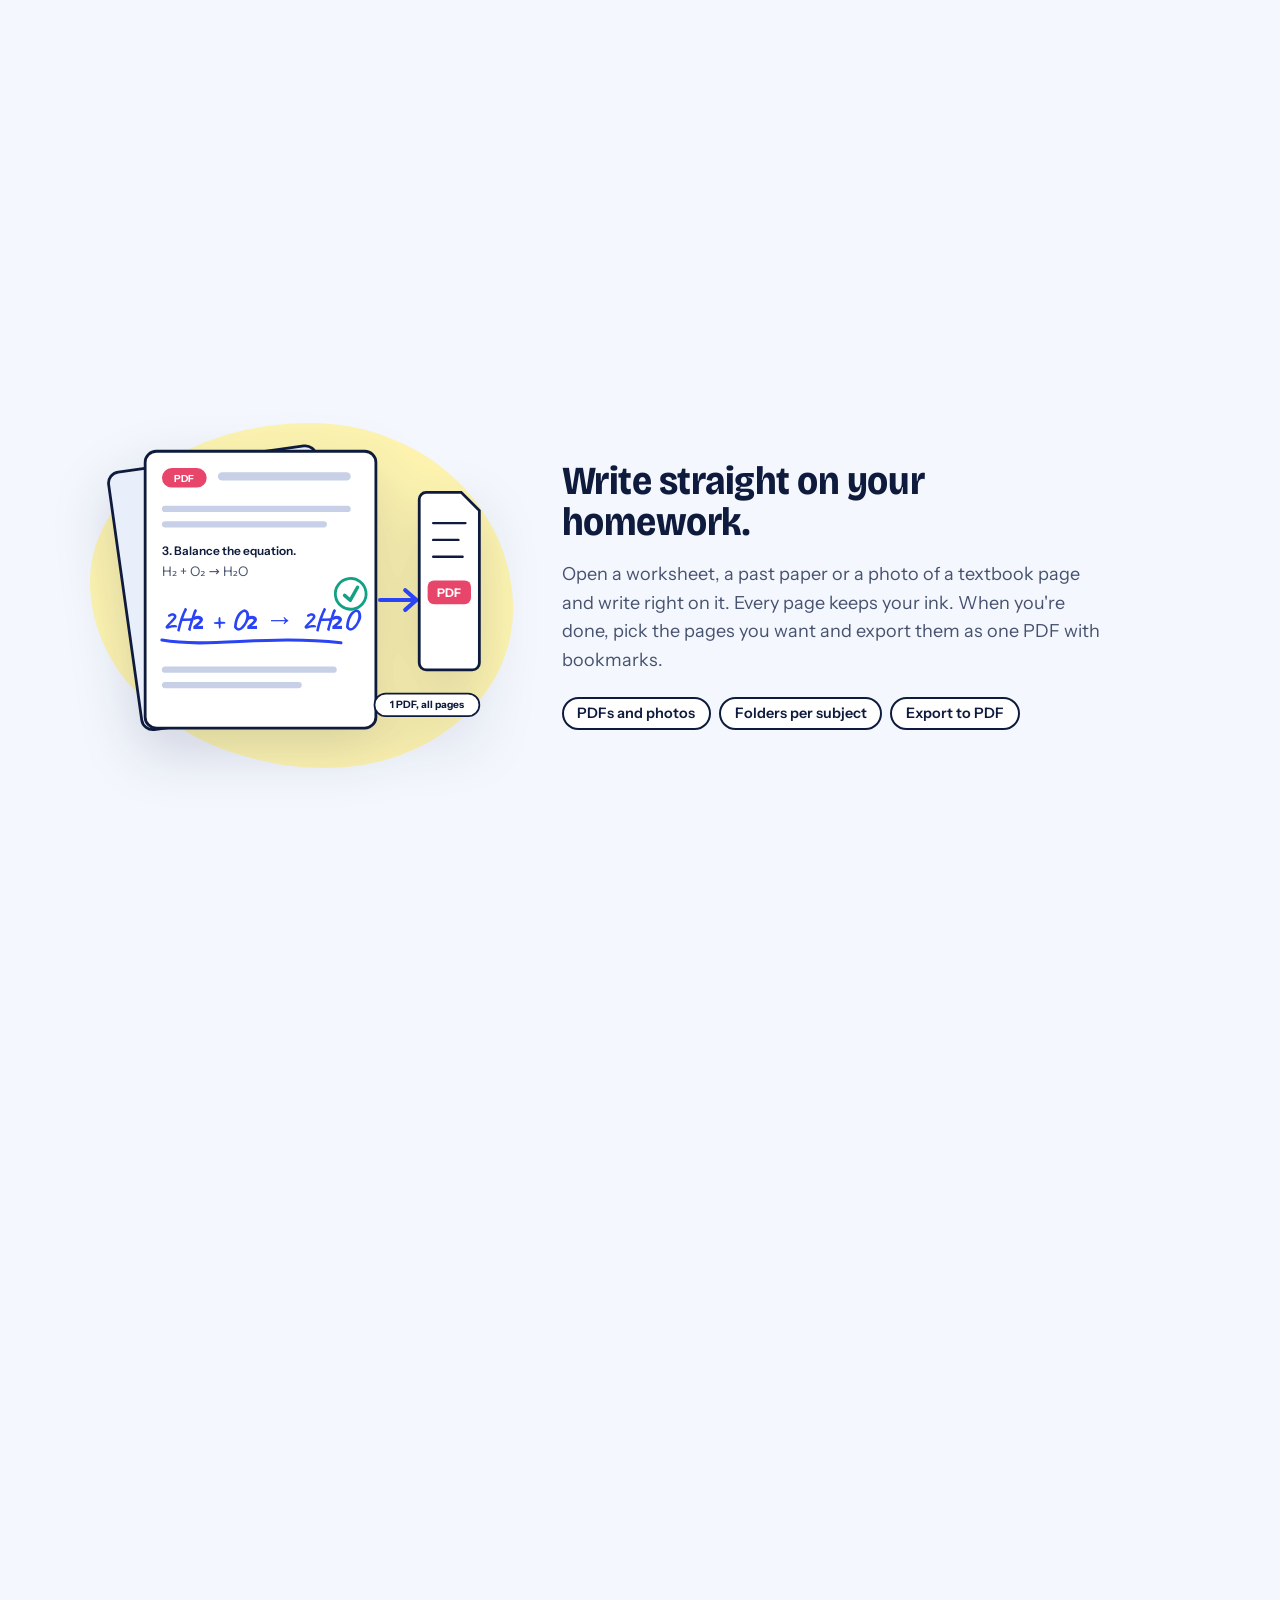
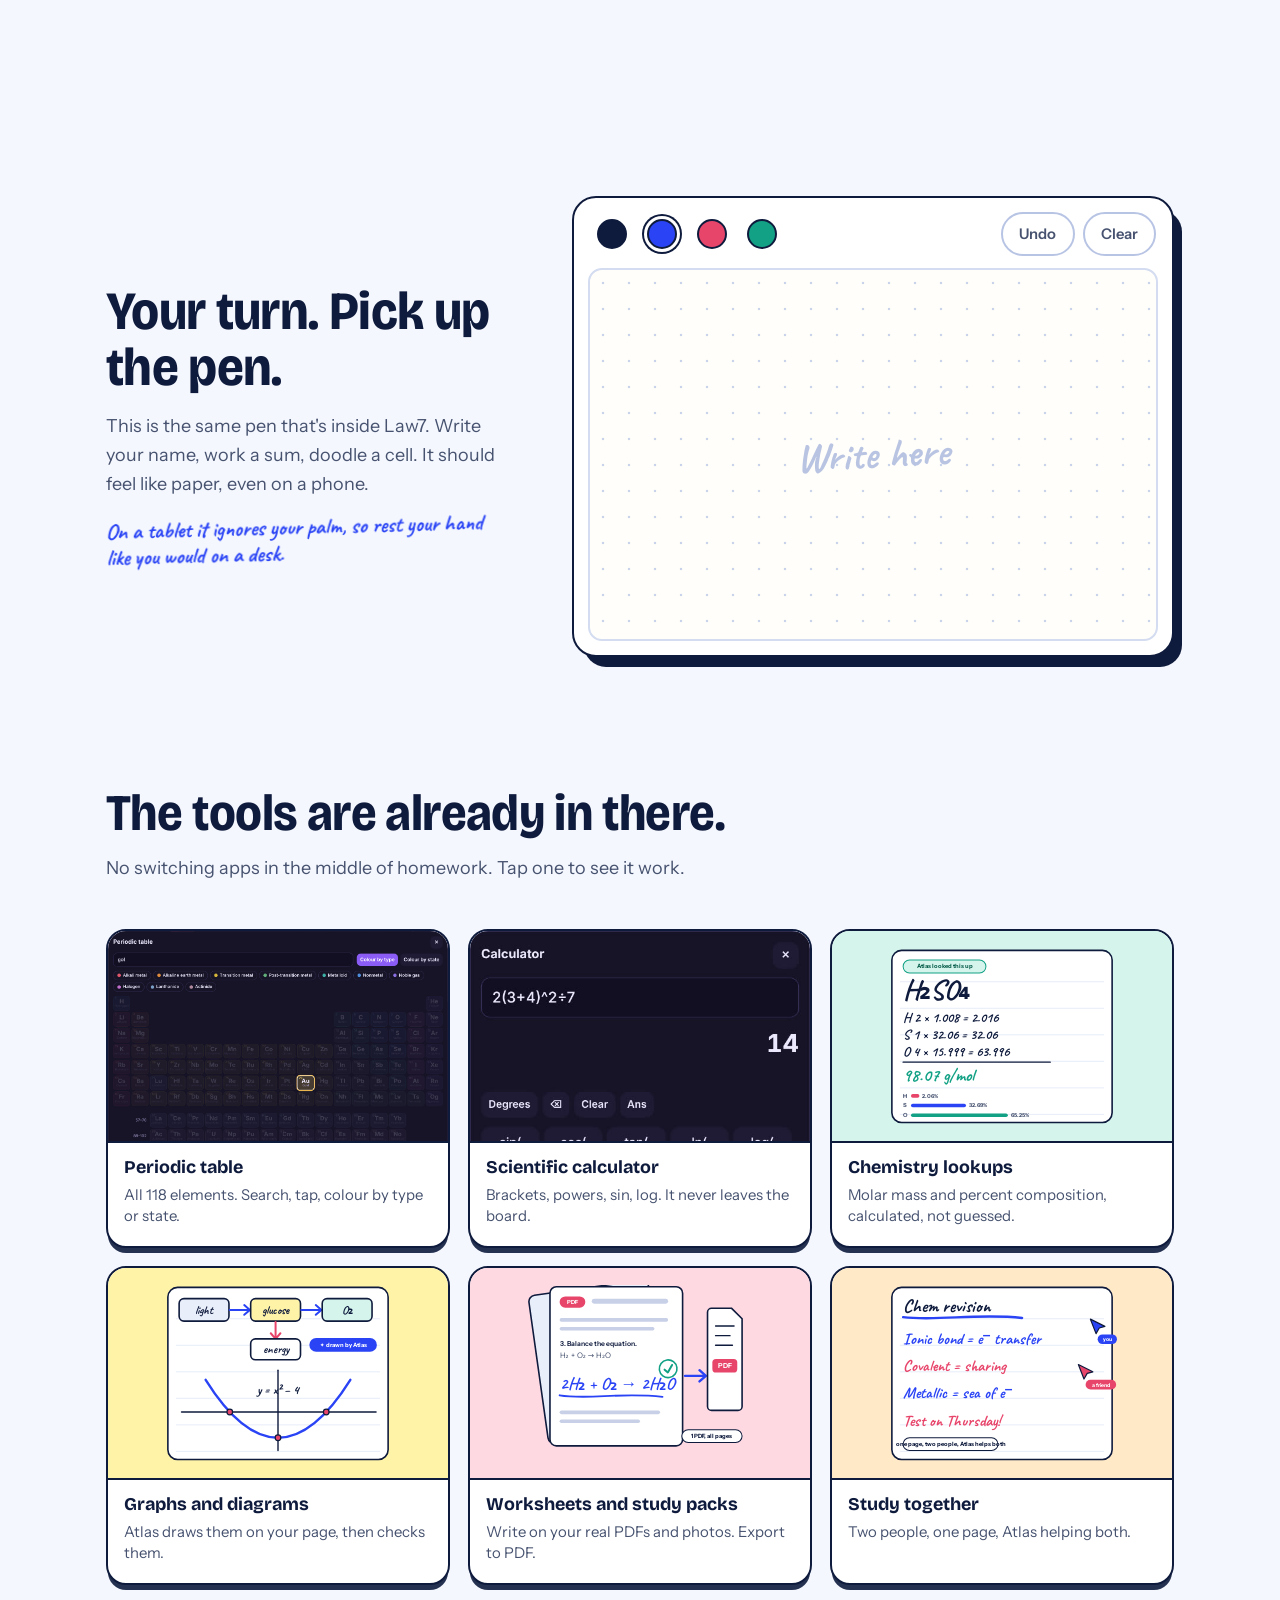
==== commit 5e710ad9: "Landing: real board screenshot in hero, one-sentence pitch, what-you-get list, one apply button; lin" ====
--- a/index.html
+++ b/index.html
@@ -4,13 +4,29 @@
 <meta charset="utf-8">
 <meta name="viewport" content="width=device-width,initial-scale=1,viewport-fit=cover">
 <title>Law7: write it by hand, ask Atlas when you're stuck</title>
-<meta name="description" content="Law7 is a hand-written study notebook where Atlas explains the part you circled, right on your page. Join the test: only 10 spots.">
+<meta name="description" content="I made Law7 for me: a study notebook where you write by hand, circle what you're stuck on, and Atlas explains it right on your page. Now it's for you too. 10 test spots.">
+<link rel="canonical" href="https://ghostinmotion.github.io/law7/">
+<meta property="og:site_name" content="Law7">
+<meta property="og:type" content="website">
+<meta property="og:url" content="https://ghostinmotion.github.io/law7/">
 <meta property="og:title" content="Law7: write it by hand, ask Atlas when you're stuck">
-<meta property="og:description" content="Law7: a study notebook where Atlas answers on your page. Only 10 test spots.">
-<meta property="og:type" content="website">
-<meta name="theme-color" content="#F4F7FD">
+<meta property="og:description" content="I made it for me. Now it's for you too. A study notebook where Atlas explains the part you circled. Only 10 test spots.">
+<meta property="og:image" content="https://ghostinmotion.github.io/law7/assets/og-image.png">
+<meta property="og:image:width" content="1200">
+<meta property="og:image:height" content="630">
+<meta property="og:image:alt" content="The Law7 board: F = m a written by hand, a boxed question, and the Ask Atlas bar.">
+<meta name="twitter:card" content="summary_large_image">
+<meta name="twitter:title" content="Law7: write it by hand, ask Atlas when you're stuck">
+<meta name="twitter:description" content="I made it for me. Now it's for you too. Only 10 test spots.">
+<meta name="twitter:image" content="https://ghostinmotion.github.io/law7/assets/og-image.png">
+<meta name="twitter:image:alt" content="The Law7 board: F = m a written by hand, a boxed question, and the Ask Atlas bar.">
+<meta name="theme-color" content="#0F1B3D">
 <link rel="icon" href="assets/favicon.svg" type="image/svg+xml">
+<link rel="icon" href="assets/favicon.ico" sizes="48x48">
+<link rel="icon" href="assets/icon-32.png" type="image/png" sizes="32x32">
+<link rel="icon" href="assets/icon-192.png" type="image/png" sizes="192x192">
 <link rel="apple-touch-icon" href="assets/apple-touch-icon.png">
+<link rel="manifest" href="assets/site.webmanifest">
 <link rel="preload" href="assets/fonts/display.woff2" as="font" type="font/woff2" crossorigin>
 <link rel="stylesheet" href="css/site.css">
 </head>
@@ -36,8 +52,8 @@
     <h3 id="acctH">Use the email of your Claude.ai account</h3>
     <p class="acct-typed">You typed: <b id="acctMail"></b></p>
     <div id="acctB">
-      <p>If I have a spot for you, <b>Claude.ai itself sends an invitation</b> to this exact address. You accept it on claude.ai, it opens the board, and the board knows it is you.</p>
-      <p class="acct-warn"><b>This email must be connected to a Claude.ai account that you own.</b> If it is not, the invitation will not reach your account and you will not be able to open the board.</p>
+      <p>If I have a spot for you, <b>I email an invitation link</b> to this exact address. You open it, Claude.ai asks you to accept, and the board opens as normal.</p>
+      <p class="acct-warn"><b>This email must be connected to a Claude.ai account that you own.</b> If it is not, the invitation will not work on your account and you will not be able to open the board.</p>
       <p class="acct-tip">Not sure? Open claude.ai, go to your settings and look at the email shown there. Use that one.</p>
     </div>
     <p class="acct-wait" id="acctWait" aria-live="polite">Please read this. The buttons unlock in <b id="acctSec">10</b> seconds.</p>
@@ -72,35 +88,19 @@
   <div class="wrap">
     <div>
       <h1 id="h1"><span>Write it by hand.</span><span>Ask Atlas when you're stuck.</span></h1>
-      <p class="lede">I made Law7 because I wanted to study on my tablet like I do on paper, but with something to ask when I get stuck. Circle the bit you don't get and Atlas explains it right on your page.</p>
-      <div class="ctas"><a class="btn main" href="#apply">Apply to test</a><a class="btn" href="#watch">Watch it work</a></div>
+      <p class="lede">Law7 is a study notebook I made for myself: write by hand, circle the bit you're stuck on, and Atlas explains it right on your page.</p>
+      <ul class="get" aria-label="What you get">
+        <li><b>A real notebook.</b> Pen, finger or trackpad, with PDFs and homework to write on.</li>
+        <li><b>Atlas on your page.</b> It answers about the exact box you circled and finds your mistake.</li>
+        <li><b>Your own private space.</b> Free while I test it, for 10 people.</li>
+      </ul>
+      <div class="ctas"><a class="btn main" href="#apply">Apply to test</a><a class="seelink" href="#watch">or watch it work</a></div>
       <div class="slots"><span class="dots" data-dots aria-hidden="true"></span><span data-slots-text>Only 10 testers</span></div>
-      <p class="aside">made between exams, so go easy on me</p>
-    </div>
-
-    <div class="deck" aria-hidden="true">
-      <svg class="board" viewBox="0 0 520 440" role="img" aria-label="A physics page with handwritten notes and Atlas's answer">
-        <rect x="2" y="2" width="516" height="436" rx="20" fill="#fff" stroke="#0F1B3D" stroke-width="4"/>
-        <g stroke="#E1E8F7" stroke-width="2"><path d="M20 86H500M20 146H500M20 206H500M20 266H500M20 326H500M20 386H500"/></g>
-        <text class="scribble pop" style="--d:.2s" x="34" y="62" font-size="36" font-weight="700" fill="#2A44F5">Newton's second law</text>
-        <path class="draw" style="--d:.5s" pathLength="1" d="M34 74C120 80 220 66 330 72" fill="none" stroke="#2A44F5" stroke-width="4" stroke-linecap="round"/>
-        <text class="scribble pop" style="--d:.9s" x="34" y="146" font-size="68" font-weight="700" fill="#0F1B3D">F = m · a</text>
-        <rect class="draw" style="--d:1.3s" pathLength="1" x="52" y="176" width="118" height="74" rx="8" fill="none" stroke="#0F1B3D" stroke-width="5"/>
-        <text class="scribble pop" style="--d:1.6s" x="111" y="222" font-size="30" font-weight="700" text-anchor="middle" fill="#0F1B3D">m = 3 kg</text>
-        <path class="draw" style="--d:1.7s" pathLength="1" d="M176 213H290M268 195L292 213L268 231" fill="none" stroke="#E8456B" stroke-width="6" stroke-linecap="round" stroke-linejoin="round"/>
-        <text class="scribble pop" style="--d:2s" x="196" y="198" font-size="34" font-weight="700" fill="#E8456B">12 N</text>
-        <text class="scribble pop" style="--d:2.3s" x="40" y="338" font-size="58" font-weight="700" fill="#0F1B3D">a = ?</text>
-        <rect class="draw" style="--d:2.6s" pathLength="1" x="24" y="286" width="166" height="76" rx="6" fill="none" stroke="#2A44F5" stroke-width="3.5" stroke-dasharray="1" />
-        <g class="pop" style="--d:3.3s"><rect x="20" y="268" width="62" height="24" rx="12" fill="#2A44F5"/><text x="51" y="285" font-family="Instrument,sans-serif" font-size="13" font-weight="700" fill="#fff" text-anchor="middle">Ask box</text></g>
-        <g class="pop" style="--d:3.7s">
-          <path d="M190 330H214" stroke="#2A44F5" stroke-width="3" stroke-dasharray="5 5"/>
-          <rect x="214" y="270" width="284" height="132" rx="12" fill="#fff" stroke="#0F1B3D" stroke-width="3.5"/>
-          <rect x="214" y="270" width="12" height="132" rx="6" fill="#2A44F5"/>
-          <rect x="242" y="284" width="64" height="24" rx="12" fill="#0F1B3D"/><text x="274" y="301" font-family="Instrument,sans-serif" font-size="13" font-weight="700" fill="#fff" text-anchor="middle">Atlas</text>
-          <text class="scribble" x="242" y="338" font-size="27" font-weight="500" fill="#0F1B3D">Net force 12 N, mass 3 kg.</text>
-          <text class="scribble" x="242" y="376" font-size="30" font-weight="700" fill="#12A184">a = F ÷ m = 4 m/s²</text>
-        </g>
-      </svg>
+      <p class="aside">I made it for me. Now it's for you too.</p>
+    </div>
+
+    <div class="deck">
+      <img class="board shot" src="assets/board-shot.jpg" width="1600" height="1000" alt="The Law7 board: F = m times a written by hand, a boxed question, and the Ask Atlas bar open under it." fetchpriority="high">
 
       <svg class="float f-pen" data-depth="0.16" viewBox="0 0 320 90" style="transform:rotate(-24deg)"><g stroke="#0F1B3D" stroke-width="4" stroke-linejoin="round">
         <path d="M84 20H280a12 12 0 0 1 12 12v26a12 12 0 0 1-12 12H84Z" fill="#2A44F5"/><rect x="236" y="20" width="18" height="50" fill="#0F1B3D"/><path d="M200 8H262a6 6 0 0 1 6 6v6H200Z" fill="#FFD93D"/>
@@ -244,7 +244,7 @@
     <div class="story-side">
       <h3>What I promise</h3>
       <ul class="promise">
-        <li><b>Your boards are yours.</b> Every tester signs in with their own Claude.ai account and has a private space. Other testers can't open yours.</li>
+        <li><b>Your boards are yours.</b> Every tester has a private space tied to their own account. Other testers can't open yours.</li>
         <li><b>Atlas teaches, it doesn't think for you.</b> Hints first if you want them, the full answer whenever you ask.</li>
         <li><b>I read your feedback.</b> It comes straight to me, and I fix what confuses you.</li>
         <li><b>You can leave any time.</b> Tell me and I close your access.</li>
@@ -279,7 +279,7 @@
     <div class="spots"><span class="dots" data-dots aria-hidden="true"></span><strong data-open-text>10 of 10 spots open</strong></div>
     <ol class="path">
       <li><h3>Apply</h3><p>Fill in the short form below. Tell me what you study and what device you use.</p></li>
-      <li><h3>Get your invitation</h3><p>If there's a spot, Claude.ai emails an invitation to the Claude.ai email you applied with. Accept it and the board opens, signed in as you.</p></li>
+      <li><h3>Get your invitation</h3><p>If there's a spot, I email you an invitation link. Open it, accept on Claude.ai, and the board opens.</p></li>
       <li><h3>Study as usual</h3><p>Use it for real homework and revision. You start with 30 Atlas questions a day.</p></li>
       <li><h3>Tell me what's confusing</h3><p>Tap Send feedback in the board when something's unclear or breaks. That's the whole job.</p></li>
     </ol>
@@ -292,15 +292,16 @@
     <div>
       <h2 id="applyH">Apply to test</h2>
       <p>It takes about a minute. I read every application myself and reply to the people I can fit in.</p>
-      <p style="margin-top:28px"><a class="btn small" data-board href="#">I already have access: open the board</a></p>
+      <p class="need"><b>You need a Claude.ai account.</b> The email you enter must be the one you sign in to Claude.ai with, because that is where the invitation works.</p>
+      <p style="margin-top:22px"><a class="btn small" data-board href="#">I already have access: open the board</a></p>
     </div>
     <form id="applyForm" novalidate>
       <div class="two">
         <label>First name<input name="name" autocomplete="given-name" required></label>
-        <label>Email of your Claude.ai account<small>The email you sign in to Claude.ai with. Your invitation is sent here.</small><input name="contact" id="contactIn" type="email" inputmode="email" autocomplete="email" placeholder="you@example.com" required></label>
-      </div>
-      <div id="spamNote" class="spamnote" hidden><strong>Check your spam or junk folder.</strong> My reply and the Claude.ai invitation can land there. If you see them, press “Not spam”.</div>
-      <label class="check"><input type="checkbox" name="confirm" id="confirmAcct" required><span>This is the email of my own Claude.ai account<small>No Claude.ai account yet? Create one at claude.ai with this email first, then apply.</small></span></label>
+        <label>Email of your Claude.ai account<small>The email you sign in to Claude.ai with. Your invitation link is sent here.</small><input name="contact" id="contactIn" type="email" inputmode="email" autocomplete="email" placeholder="you@example.com" required></label>
+      </div>
+      <div id="spamNote" class="spamnote" hidden><strong>Check your spam or junk folder.</strong> My reply and your invitation link can land there. If you see them, press “Not spam”.</div>
+      <label class="check confirm"><input type="checkbox" name="confirm" id="confirmAcct" required><span>This is the email of my own Claude.ai account<small>No Claude.ai account yet? Create one at claude.ai with this email first, then apply.</small></span></label>
       <label>Another way to reach you<small>Optional. For example Instagram or WhatsApp, in case email fails.</small><input name="where" id="whereIn" placeholder="For example: Instagram @name"></label>
       <label>What do you study?<small>Your year and the subjects you most want help with.</small><input name="study" placeholder="Grade 11: chemistry, physics, Arabic"></label>
       <label>Your device<select name="device"><option>Tablet with a pen</option><option>Tablet, finger only</option><option>Laptop</option><option>Phone</option><option>Something else</option></select></label>
@@ -318,21 +319,42 @@
     <h2 id="faqH">Questions</h2>
     <details><summary>Does it cost anything?</summary><p>Testing is free.</p></details>
     <details><summary>What do I need?</summary><p>A modern browser. A tablet with a pen is the best fit, but a finger, a mouse or a laptop trackpad also work.</p></details>
-    <details><summary>Who can see my boards?</summary><p>Your boards are saved under your own Claude.ai account and other testers can't open them.</p></details>
-    <details><summary>Why do you need my Claude.ai email?</summary><p>Law7 runs inside Claude.ai. I invite you with the email your Claude account uses, and when you accept, the board knows it is you. If you use a different email than your Claude account, the invitation never reaches your account.</p></details>
+    <details><summary>Who can see my boards?</summary><p>Your boards are saved under your own account and other testers can't open them.</p></details>
+    <details><summary>Why do you need my Claude.ai email?</summary><p>Law7 runs inside Claude.ai. I invite you with the email your Claude account uses, and Claude.ai asks you to accept when you open the link. If you use a different email than your Claude account, the invitation will not work on your account.</p></details>
     <details><summary>Will Atlas just do my homework?</summary><p>It shows its steps on your page so you can follow them. How much you ask for is up to you. I'd say use it when you're stuck, not instead of trying first.</p></details>
     <details><summary>Why only 10 people?</summary><p>I'm paying for the Atlas questions myself, and a small group lets me fix things fast and keeps everyone's daily allowance generous.</p></details>
     <details><summary>How do I leave the test?</summary><p>Stop using it whenever you like. If you want your access closed, message me and I'll do it.</p></details>
   </div></div>
 </section>
-<aside class="door" aria-labelledby="doorH"><div class="wrap">
-  <div><span class="hand">psst, one more thing</span><h2 id="doorH">I build other stuff too</h2><p>A home server, a Discord community, a screensaver that locks my PC and more. They live in their own room, away from Law7.</p></div>
-  <div><a class="btn" href="projects.html">See my other projects</a><span class="pullhint">or just keep scrolling down</span></div>
-</div></aside>
 
 </main>
 
-<footer><div class="wrap"><span>Law7: an early test, made by Ghost. Atlas runs on Claude, made by Anthropic; Law7 is an independent project.<br>© 2026 GhostlyMatters</span><a href="#top">Back to top</a></div></footer>
+<!-- The way down, at the end: the paper fades to night (dusk), then the door: the other projects rise in at different
+     depths and the footer sits at the bottom of that room. The projects themselves live on projects.html.
+     Stars, pictures and the "psst" pill come from js/door.js. -->
+<div class="dusk" id="dusk" aria-hidden="true">
+  <div class="dusk-stars"></div>
+  <p class="dusk-note">it gets darker down here… keep going</p>
+  <div class="dusk-chev">
+    <svg viewBox="0 0 46 22"><path d="M4 4l19 14L42 4" fill="none" stroke="currentColor" stroke-width="4.5" stroke-linecap="round" stroke-linejoin="round"/></svg>
+    <svg viewBox="0 0 46 22"><path d="M4 4l19 14L42 4" fill="none" stroke="currentColor" stroke-width="4.5" stroke-linecap="round" stroke-linejoin="round"/></svg>
+    <svg viewBox="0 0 46 22"><path d="M4 4l19 14L42 4" fill="none" stroke="currentColor" stroke-width="4.5" stroke-linecap="round" stroke-linejoin="round"/></svg>
+  </div>
+</div>
+<aside class="door" id="door" aria-labelledby="doorH">
+  <div class="door-stage">
+    <div class="door-sky" aria-hidden="true"></div>
+    <div class="door-stars" aria-hidden="true"></div>
+    <div class="door-cards" aria-hidden="true"></div>
+    <div class="door-copy">
+      <span class="door-note">psst, one more thing</span>
+      <h2 id="doorH">I build other stuff too</h2>
+      <p>A home server, Accountable, a Discord community, a screensaver that locks my PC and more. They live in their own room, away from Law7.</p>
+      <a class="btn" href="projects.html">See my other projects</a>
+    </div>
+    <footer class="door-foot"><span>Law7: an early test, made by Ghost. Atlas runs on Claude, made by Anthropic; Law7 is an independent project. © 2026 GhostlyMatters</span> <a href="#top">Back to top</a></footer>
+  </div>
+</aside>
 
 <script src="js/config.js"></script>
 <script src="js/demo.js"></script>
@@ -340,6 +362,6 @@
 <script src="js/showcase.js"></script>
 <script src="js/tiles.js"></script>
 <script src="js/main.js"></script>
-<script src="js/pull.js"></script>
+<script src="js/door.js"></script>
 </body>
 </html>
--- a/css/site.css
+++ b/css/site.css
@@ -414,15 +414,6 @@
 /* old card: portrait picture on the left */
 
 .pcard.nopic{background:var(--tint,#DCE5FF)}
-/* the "door" at the very end of the landing page */
-.door{background:var(--night);color:#fff;padding:clamp(54px,8vw,96px) 0;margin-top:0;position:relative;overflow:hidden}
-.door::before{content:"";position:absolute;inset:0;background:radial-gradient(circle at 20% 0%,rgba(42,68,245,.35),transparent 55%),radial-gradient(circle at 90% 100%,rgba(232,69,107,.2),transparent 50%);pointer-events:none}
-.door .wrap{position:relative;display:flex;flex-wrap:wrap;align-items:center;justify-content:space-between;gap:24px 48px}
-.door p{margin:0;max-width:30em;color:#C3CCEA}
-.door h2{font-size:clamp(1.6rem,3.4vw,2.5rem);margin-bottom:10px}
-.door .hand{font:600 1.5rem/1 var(--hand);color:var(--hi);display:block;margin-bottom:8px}
-.door .btn{background:var(--hi);border-color:var(--hi);color:var(--ink);box-shadow:5px 6px 0 -1px rgba(255,255,255,.3)}
-.door .btn:hover{box-shadow:7px 9px 0 -1px rgba(255,255,255,.35)}
 footer{margin-top:0}
 /* the projects page: a different room (night) */
 body.pj{background:var(--night);color:#fff}
@@ -489,33 +480,6 @@
 .pcard h3{transition:letter-spacing .25s}
 @media(prefers-reduced-motion:reduce){.pcard,.pcard *{transition:none!important}.pcard:hover{transform:none!important}}
 
-/* ---------- the resistant pull between the two rooms ---------- */
-.pullpanel{position:fixed;left:0;right:0;z-index:300;height:100vh;pointer-events:none;visibility:hidden;color:#fff;
-  --h:0px;transition:none;will-change:transform}
-.pullpanel.on,.pullpanel.pop,.pullpanel.back{visibility:visible}
-.pullpanel.bottom{bottom:0;transform:translateY(calc(100% - var(--h)));border-radius:30px 30px 0 0;
-  background:radial-gradient(circle at 20% 0%,rgba(42,68,245,.4),transparent 55%),radial-gradient(circle at 90% 100%,rgba(232,69,107,.22),transparent 50%),var(--night);
-  box-shadow:0 -10px 40px rgba(11,18,48,.35)}
-.pullpanel.top{top:0;transform:translateY(calc(var(--h) - 100%));border-radius:0 0 30px 30px;
-  background:linear-gradient(var(--paper),var(--paper));color:var(--ink);box-shadow:0 10px 40px rgba(11,18,48,.3)}
-.pullpanel.back{transition:transform .38s cubic-bezier(.3,1.4,.5,1)}
-.pullpanel.pop{transition:transform .26s cubic-bezier(.2,1.5,.4,1),border-radius .26s;transform:translateY(0);border-radius:0}
-.pp-in{position:absolute;left:0;right:0;display:flex;flex-direction:column;align-items:center;gap:6px;text-align:center;padding:0 20px}
-.pullpanel.bottom .pp-in{top:20px}.pullpanel.top .pp-in{bottom:20px}
-.pp-in b{font:600 clamp(1.25rem,3.2vw,1.7rem)/1.1 var(--hand);color:var(--hi);letter-spacing:.01em}
-.pullpanel.top .pp-in b{color:var(--cobalt)}
-.pp-arr{font:700 1.5rem/1 var(--body);animation:ppb 1s ease-in-out infinite}
-.pullpanel.bottom .pp-arr{color:#fff}.pullpanel.top .pp-arr{color:var(--ink)}
-.pullpanel.near .pp-in b{transform:scale(1.08);transition:transform .2s}
-@keyframes ppb{50%{transform:translateY(5px)}}
-.pullpanel.top .pp-arr{animation-name:ppt}@keyframes ppt{50%{transform:translateY(-5px)}}
-.pullcurtain{position:fixed;inset:0;z-index:400;pointer-events:none;opacity:1}
-.pullcurtain.night{background:var(--night)}.pullcurtain.paper{background:var(--paper)}
-.pullcurtain.go{opacity:0;transition:opacity .55s .05s ease-out}
-.popin main,.popin .door{animation:popin .6s cubic-bezier(.2,1.4,.4,1) both}
-@keyframes popin{from{transform:scale(.94);opacity:.4}to{transform:none;opacity:1}}
-.pullhint{display:block;margin-top:14px;font:600 1.2rem/1 var(--hand);color:var(--hi);opacity:.85}
-@media(prefers-reduced-motion:reduce){.pullpanel,.pullcurtain{display:none}.popin main,.popin .door{animation:none}}
 .pj .pcard.old .pgo{color:var(--hi);margin-top:14px}
 .pcard.old .pbody{justify-content:center;gap:0}
 
@@ -528,35 +492,6 @@
 .pcard.hasgif.playing .pmedia::after{opacity:0}
 @media(hover:none){.pcard.hasgif .pmedia::after{display:none}}
 
-/* ---------- stretchy pull v2 ---------- */
-.pullpanel{height:100vh;--h:0px}
-.pullpanel.bottom{transform:translateY(calc(100% - var(--pull,0px)));
-  border-radius:50% 50% 0 0 / calc(var(--pull,0px)*.42) calc(var(--pull,0px)*.42) 0 0}
-.pullpanel.top{transform:translateY(calc(var(--pull,0px) - 100%));
-  border-radius:0 0 50% 50% / 0 0 calc(var(--pull,0px)*.42) calc(var(--pull,0px)*.42)}
-.pullpanel.pop{transform:translateY(0)!important;border-radius:0!important;transition:transform .28s cubic-bezier(.2,1.3,.4,1),border-radius .28s}
-.pullpanel.back{transition:transform .5s cubic-bezier(.3,1.6,.5,1),border-radius .5s}
-.pullpanel.bottom .pp-in{top:26px}.pullpanel.top .pp-in{bottom:26px}
-/* the page itself stretches along with the pull */
-html.pulling body>*:not(.pullpanel):not(.pullcurtain):not(.pullcue){transform:translateY(calc(var(--pull,0px)*-.28)) scaleY(calc(1 + var(--ps,0)*.07));transform-origin:50% 100%}
-html.pulling.top-pull body>*:not(.pullpanel):not(.pullcurtain):not(.pullcue){transform-origin:50% 0}
-body.pj{--dir:1}
-html.pulling body.pj>*:not(.pullpanel):not(.pullcurtain):not(.pullcue){transform:translateY(calc(var(--pull,0px)*.28)) scaleY(calc(1 + var(--ps,0)*.07));transform-origin:50% 0}
-html.snap body>*:not(.pullpanel):not(.pullcurtain):not(.pullcue){transition:transform .5s cubic-bezier(.3,1.6,.5,1)}
-html.popping body>*:not(.pullpanel):not(.pullcurtain):not(.pullcue){transition:transform .28s}
-/* the pill that tells you the pull exists */
-.pullcue{position:fixed;left:50%;z-index:250;transform:translate(-50%,24px);opacity:0;pointer-events:none;display:flex;align-items:center;gap:10px;
-  padding:.75em 1.3em;border-radius:99px;font:700 1rem/1 var(--body);text-decoration:none;white-space:nowrap;
-  transition:opacity .35s,transform .45s cubic-bezier(.3,1.6,.5,1)}
-.pullcue.show{opacity:1;pointer-events:auto;transform:translate(-50%,0)}
-.pullcue.down{bottom:20px;background:var(--night);color:#fff;border:2px solid var(--hi);box-shadow:0 8px 28px rgba(11,18,48,.45)}
-.pullcue.up{top:76px;background:var(--paper);color:var(--ink);border:2px solid var(--ink);box-shadow:0 8px 28px rgba(0,0,0,.4);transform:translate(-50%,-24px)}
-.pullcue.up.show{transform:translate(-50%,0)}
-.pc-a{display:inline-block;animation:pcb 1.1s ease-in-out infinite;color:var(--hi);font-size:1.15em}
-.pullcue.up .pc-a{color:var(--cobalt);animation-name:pct}
-@keyframes pcb{50%{transform:translateY(5px)}}@keyframes pct{50%{transform:translateY(-5px)}}
-html.pulling .pullcue{opacity:0}
-@media(prefers-reduced-motion:reduce){.pc-a{animation:none}}
 
 /* the "use your Claude.ai email" popup: it cannot be closed for its first 10 seconds */
 .acctdlg{border:2px solid var(--ink);border-radius:26px;padding:0;width:min(560px,94vw);max-height:92svh;background:#fff;color:var(--ink);box-shadow:0 30px 80px rgba(11,18,48,.4);overflow:auto}
@@ -571,3 +506,145 @@
 .acct-wait.done{color:var(--mint)}
 .acct-btns{display:grid;gap:10px;margin-top:18px}
 .acct-btns .btn{justify-content:center;text-align:center;line-height:1.25}
+
+/* apply form: one column so the inputs line up, a clear confirm box, and a left side that stays beside the form */
+#applyForm .two{grid-template-columns:1fr;gap:16px}
+#applyForm label small{line-height:1.4}
+label.check.confirm{padding:14px 16px;border-radius:12px;background:#FFF6C7;border-left:6px solid var(--hi);font-weight:700}
+label.check.confirm small{font-weight:400;color:#5a4a00}
+.apply .card>div:first-child .need{padding:13px 15px;border-radius:12px;background:#FFF6C7;border-left:6px solid var(--hi);color:var(--ink);line-height:1.5;font-size:.97rem}
+@media(min-width:861px){.apply .card>div:first-child{position:sticky;top:110px;align-self:start}}
+/* calmer spam hint inside the form, and a button whose text can wrap */
+#applyForm .spamnote{background:#EAF0FF;color:var(--ink);border:0;border-left:6px solid var(--cobalt);border-radius:12px;box-shadow:none;padding:12px 15px;font-size:.95rem;line-height:1.5}
+#applyForm .spamnote strong{display:inline;font-size:inherit;margin:0}
+.apply .btn.small{line-height:1.3;text-align:left}
+
+/* ===== the way down to the projects room: dusk, the door, falling stars (js/door.js) ===== */
+/* ------------------------------------------------------------ dusk */
+.dusk { position: relative; height: 70vh; overflow: hidden; }
+.dusk::before {
+  content: ""; position: absolute; inset: 0;
+  background:
+    radial-gradient(ellipse 70% 38% at 50% 62%, rgba(232,69,107,.22), transparent 70%),
+    linear-gradient(180deg, rgba(11, 18, 48, 0) 0%, rgba(11, 18, 48, .18) 22%, rgba(11, 18, 48, .7) 58%, var(--night) 100%);
+}
+.dusk-stars { position: absolute; inset: 0; }
+.dusk-note {
+  position: absolute; left: 50%; top: 16%; z-index: 1; margin: 0; padding: 10px 16px; max-width: 88vw; white-space: nowrap;
+  font: 1.45rem/1.1 var(--hand); color: var(--ink); background: #FFF3A8; box-shadow: 3px 3px 0 rgba(15,27,61,.25);
+  transform: translateX(-50%) rotate(-2.5deg);
+}
+/* three chevrons that light up one after another, downward */
+.dusk-chev { position: absolute; left: 50%; top: 46%; z-index: 1; display: grid; gap: 2px; transform: translateX(-50%); }
+.dusk-chev svg { width: 46px; height: 22px; color: var(--hi); opacity: .15; animation: chev 1.8s ease-in-out infinite; }
+.dusk-chev svg:nth-child(2) { animation-delay: .2s; }
+.dusk-chev svg:nth-child(3) { animation-delay: .4s; }
+@keyframes chev { 0%, 100% { opacity: .15; transform: translateY(-4px); } 40% { opacity: 1; transform: translateY(4px); } }
+
+/* ------------------------------------------------------------ the door */
+.door { --p: 1; --copy: 1; position: relative; height: 190vh; color: #fff; background: var(--night); }
+.door-stage { position: sticky; top: 0; height: 100vh; height: 100svh; overflow: hidden; display: grid; place-items: center; }
+.door-sky {
+  position: absolute; inset: 0; background-color: var(--night);
+  background-image:
+    linear-gradient(var(--night), rgba(11, 18, 48, 0) 28%),
+    radial-gradient(circle at 20% 42%, rgba(42,68,245,.3), transparent 50%),
+    radial-gradient(circle at 85% 90%, rgba(232,69,107,.14), transparent 45%),
+    linear-gradient(rgba(159, 176, 234, .06) 1px, transparent 1px),
+    linear-gradient(90deg, rgba(159, 176, 234, .06) 1px, transparent 1px);
+  background-size: auto, auto, auto, 34px 34px, 34px 34px;
+}
+
+/* stars: the wrapper carries the scroll parallax, the <i> inside twinkles and falls */
+.door-stars, .door-cards { position: absolute; inset: 0; pointer-events: none; }
+.star { position: absolute; left: var(--x); top: var(--y); width: var(--s); height: var(--s); color: var(--c); transform: translateY(calc((1 - var(--p, 1)) * var(--z) * 45vh)); }
+.star i { display: block; width: 100%; height: 100%; border-radius: 50%; background: currentColor; animation: twinkle var(--t) ease-in-out var(--d) infinite; }
+.star.sp i { background: none; filter: drop-shadow(0 0 6px currentColor); }
+.star.sp svg { display: block; width: 100%; height: 100%; }
+.star.falls i { animation: twinkle var(--t) ease-in-out var(--d) infinite, fall var(--fall) linear var(--d) infinite; }
+@keyframes twinkle { 0%, 100% { opacity: .35; scale: .75; } 50% { opacity: 1; scale: 1.1; } }
+@keyframes fall { from { translate: 0 -30px; } to { translate: 0 90px; } }
+
+/* now and then a star shoots past, down and to the left */
+.shoot { position: absolute; left: var(--x); top: var(--y); width: 150px; height: 2px; border-radius: 2px; opacity: 0;
+  background: linear-gradient(90deg, #fff, rgba(255,217,61,.6) 30%, transparent); transform: rotate(145deg); transform-origin: 0 50%;
+  animation: shoot 11s ease-in var(--d) infinite; }
+@keyframes shoot { 0% { opacity: 0; translate: 0 0; } 2% { opacity: 1; } 9% { opacity: 0; translate: -260px 190px; } 100% { opacity: 0; translate: -260px 190px; } }
+
+/* the project pictures: each rises from below at its own speed and settles when --p reaches 1 */
+.dc {
+  position: absolute; left: var(--x); top: var(--y); width: min(31vw, 420px); margin: 0;
+  transform: translate(-50%, -50%) translateY(calc((1 - var(--p)) * var(--z) * 100vh)) rotate(calc(var(--r) * (1 + (1 - var(--p)) * 2.5)));
+  will-change: transform;
+}
+.dc-frame { display: block; overflow: hidden; border: 2.5px solid #fff; border-radius: 16px; box-shadow: 7px 9px 0 -2px var(--hi); background: var(--bg, #14132a); }
+.dc img { display: block; width: 100%; aspect-ratio: 16 / 10; object-fit: contain; }
+.dc figcaption { margin-top: 10px; font: 1.4rem/1 var(--hand); color: var(--hi); text-align: center; opacity: var(--copy); }
+
+/* the words and the one way in */
+.door-copy {
+  position: relative; z-index: 1; max-width: 29rem; padding: 0 24px; text-align: center;
+  opacity: var(--copy); transform: translateY(calc((1 - var(--copy)) * 40px));
+}
+.door-copy .door-note { display: block; margin-bottom: 10px; font: 1.5rem/1 var(--hand); color: var(--hi); }
+.door-copy h2 { font-size: clamp(2rem, 4.6vw, 3.4rem); text-shadow: 0 2px 24px var(--night); }
+.door-copy p { margin: 14px auto 0; color: #c3ccea; }
+.door-copy .btn { margin-top: 24px; background: var(--hi); border-color: var(--hi); color: var(--ink); box-shadow: 5px 6px 0 -1px rgba(255, 255, 255, .3); }
+.door-copy .btn:hover { box-shadow: 3px 4px 0 -1px rgba(255, 255, 255, .3); }
+
+/* the page footer lives at the bottom of the room */
+.door .door-foot {
+  position: absolute; left: 0; right: 0; bottom: 0; z-index: 1; max-width: none; margin: 0; border: 0; gap: 2px; background: none;
+  padding: 14px clamp(16px, 4vw, 40px) max(14px, env(safe-area-inset-bottom)); text-align: center; font-size: .85rem;
+  color: #9fb0ea; opacity: var(--copy);
+}
+.door .door-foot .fine { color: #9fb0ea; max-width: none; }
+.door .door-foot a { color: #fff; }
+
+/* ------------------------------------------------------------ the "psst" pill */
+.door-cue {
+  position: fixed; left: 50%; bottom: 18px; z-index: 30; display: flex; align-items: center; gap: 10px;
+  padding: .75em 1.25em; border-radius: 99px; border: 2px solid var(--hi); cursor: pointer; white-space: nowrap;
+  font: 700 1rem/1 var(--body); color: #fff; background: var(--night); box-shadow: 0 8px 28px rgba(11, 18, 48, .45);
+  opacity: 0; pointer-events: none; transform: translate(-50%, 30px) rotate(-1deg);
+  transition: opacity .35s, transform .5s cubic-bezier(.3, 1.6, .5, 1);
+}
+.door-cue span { color: var(--hi); font-size: 1.2em; animation: bob 1.1s ease-in-out infinite; }
+.door-cue.show { opacity: 1; pointer-events: auto; transform: translate(-50%, 0) rotate(-1deg); }
+@keyframes bob { 50% { transform: translateY(5px); } }
+
+.door .door-foot p { margin: 0 auto; }
+
+/* tablets in landscape: corners only, so the pictures never cover the words */
+@media (min-width: 821px) and (max-width: 1100px) {
+  .dc { width: 27vw; }
+  .door-copy { max-width: 24rem; }
+}
+@media (max-width: 820px) {
+  .door { height: 170vh; }
+  .dc { width: 44vw; }
+  .dc figcaption { font-size: 1.05rem; margin-top: 6px; }
+  .dusk { height: 60vh; }
+  .dusk-note { font-size: 1.2rem; }
+  .door-cue { font-size: .92rem; }
+  .door-copy p { font-size: 1rem; }
+}
+
+/* no motion: stars stay still, no tall scroll, pictures in a row under the words */
+@media (prefers-reduced-motion: reduce) {
+  .star i, .star.falls i, .dusk-chev svg, .door-cue span { animation: none; opacity: .8; }
+  .door { height: auto; --p: 1 !important; --copy: 1 !important; }
+  .door-stage { position: relative; height: auto; display: flex; flex-direction: column; gap: 36px; padding: 80px 20px 120px; }
+  .door-cards { position: relative; inset: auto; display: flex; flex-wrap: wrap; justify-content: center; gap: 20px; order: 2; }
+  .dc { position: static; transform: rotate(var(--r)); width: min(42vw, 280px); }
+}
+/* hero: real board screenshot, what-you-get list, single apply button */
+.hero .get{list-style:none;margin:22px 0 0;padding:0;display:grid;gap:10px;max-width:34em}
+.hero .get li{position:relative;padding-left:26px;color:var(--ink2);line-height:1.4;font-size:1rem}
+.hero .get li::before{content:"";position:absolute;left:0;top:.38em;width:12px;height:12px;border-radius:50%;background:var(--hi);border:2px solid var(--ink)}
+.hero .get b{color:var(--ink)}
+.hero .ctas{margin-top:26px}
+.seelink{font-weight:600;color:var(--ink2);text-underline-offset:4px}.seelink:hover{color:var(--ink)}
+.hero .slots{margin-top:22px}
+.deck{aspect-ratio:16/10;max-width:640px}
+.deck img.board{inset:0 2% 0 0;width:98%;height:100%;object-fit:cover;object-position:left top;border-radius:18px;border:4px solid var(--night);background:var(--night);transform:rotate(-1.6deg);filter:drop-shadow(0 30px 40px rgba(15,27,61,.28))}
